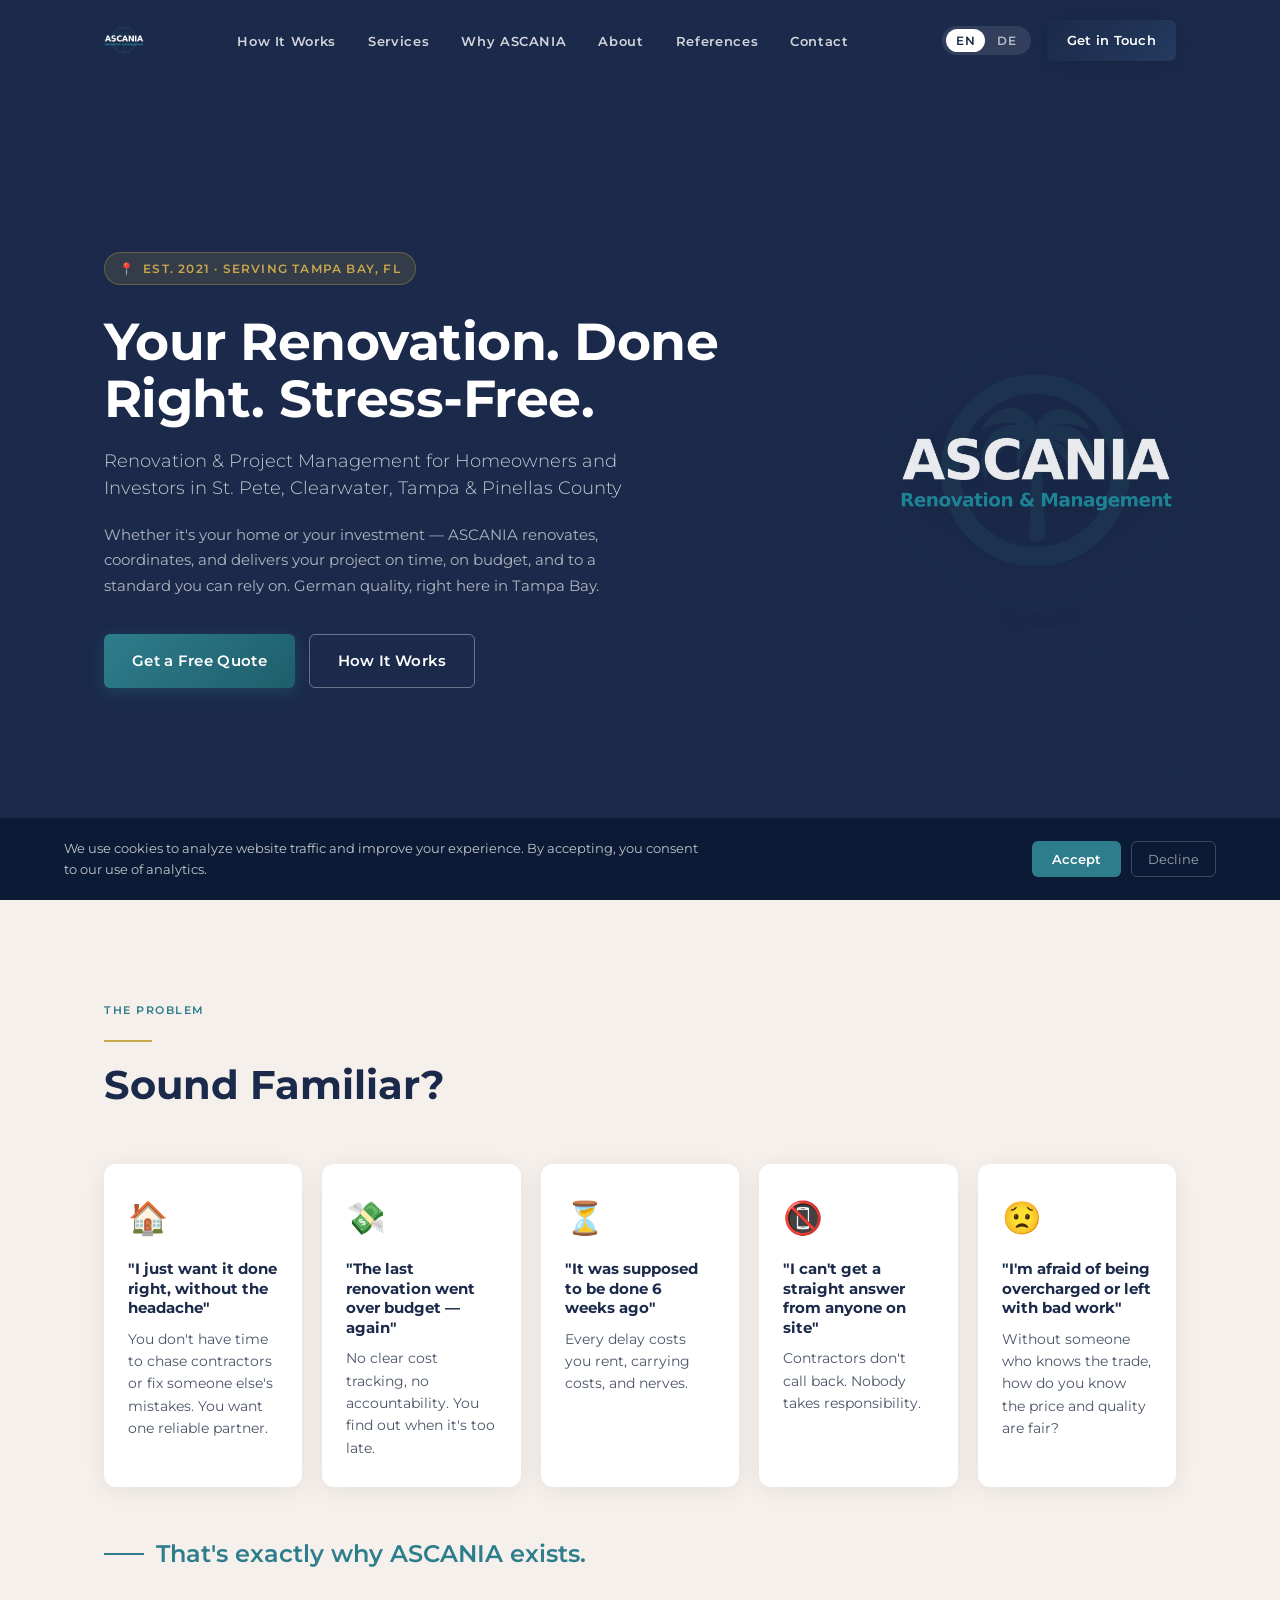
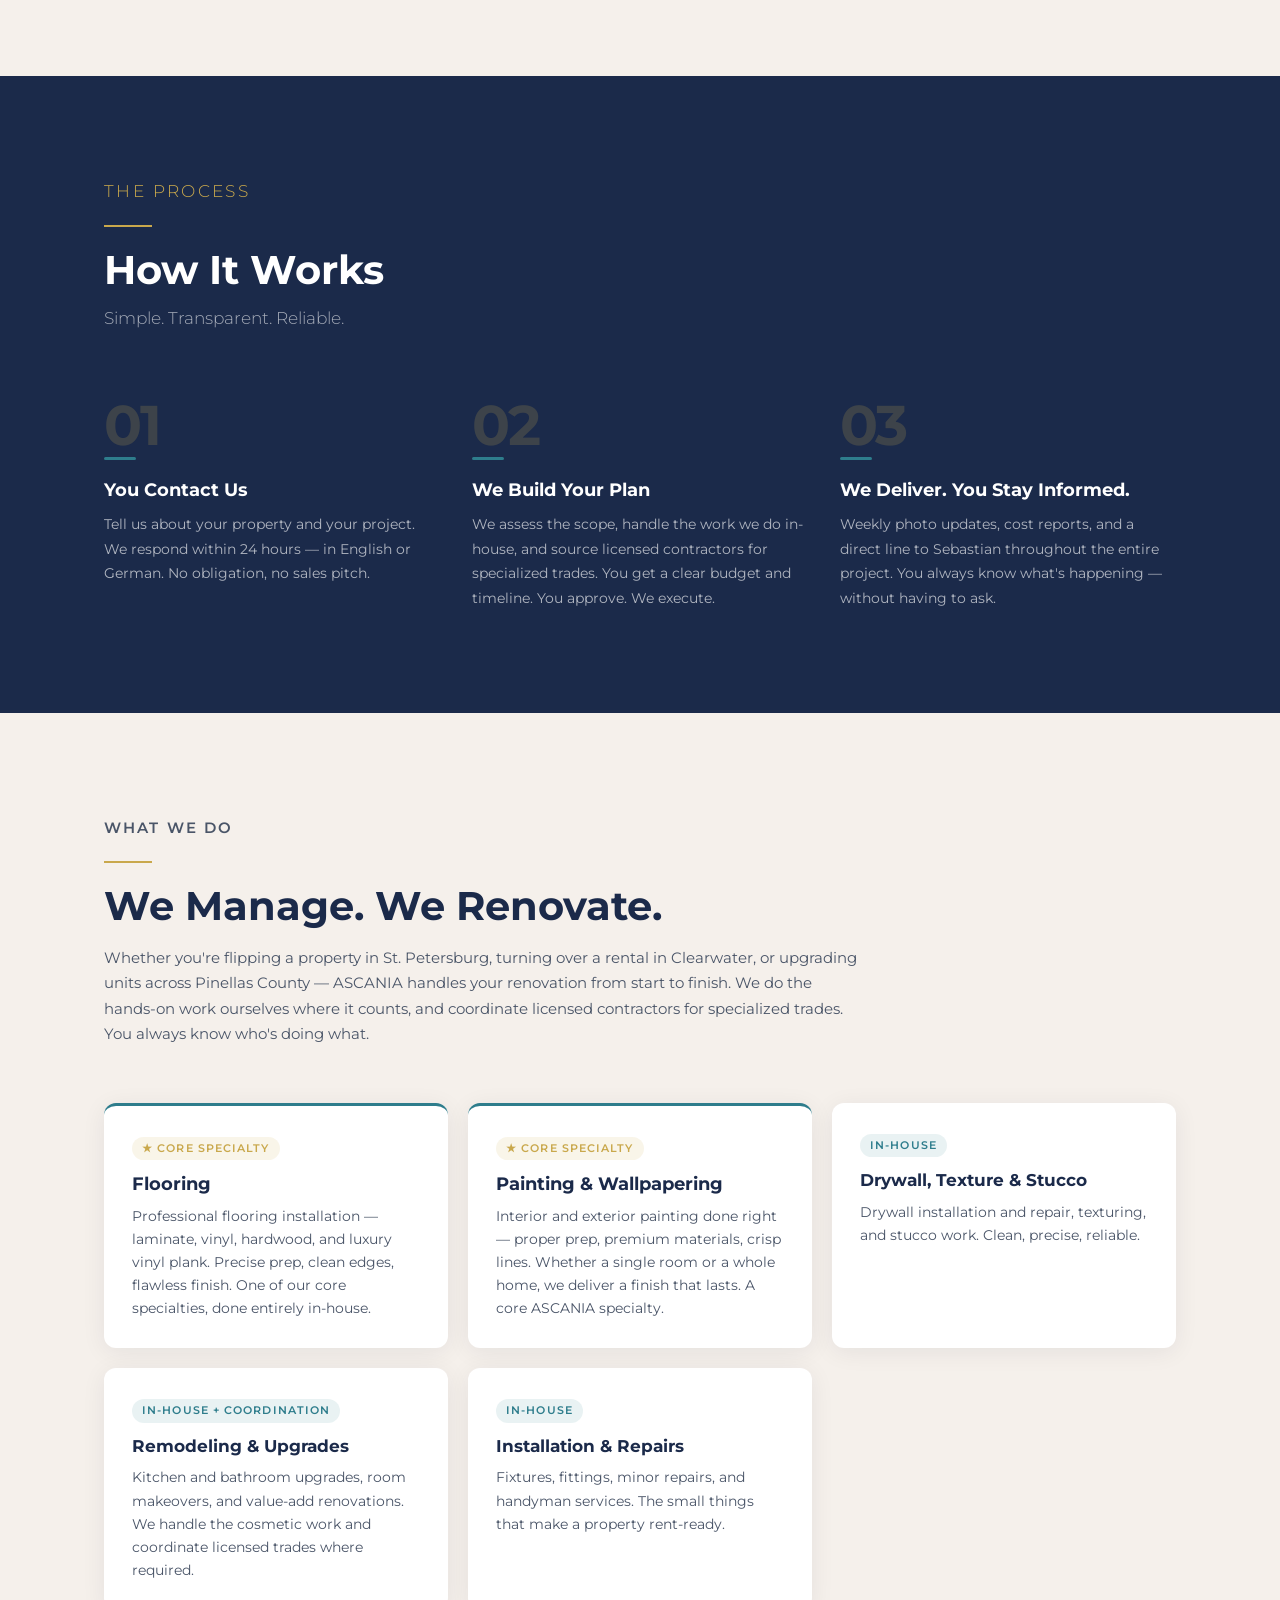
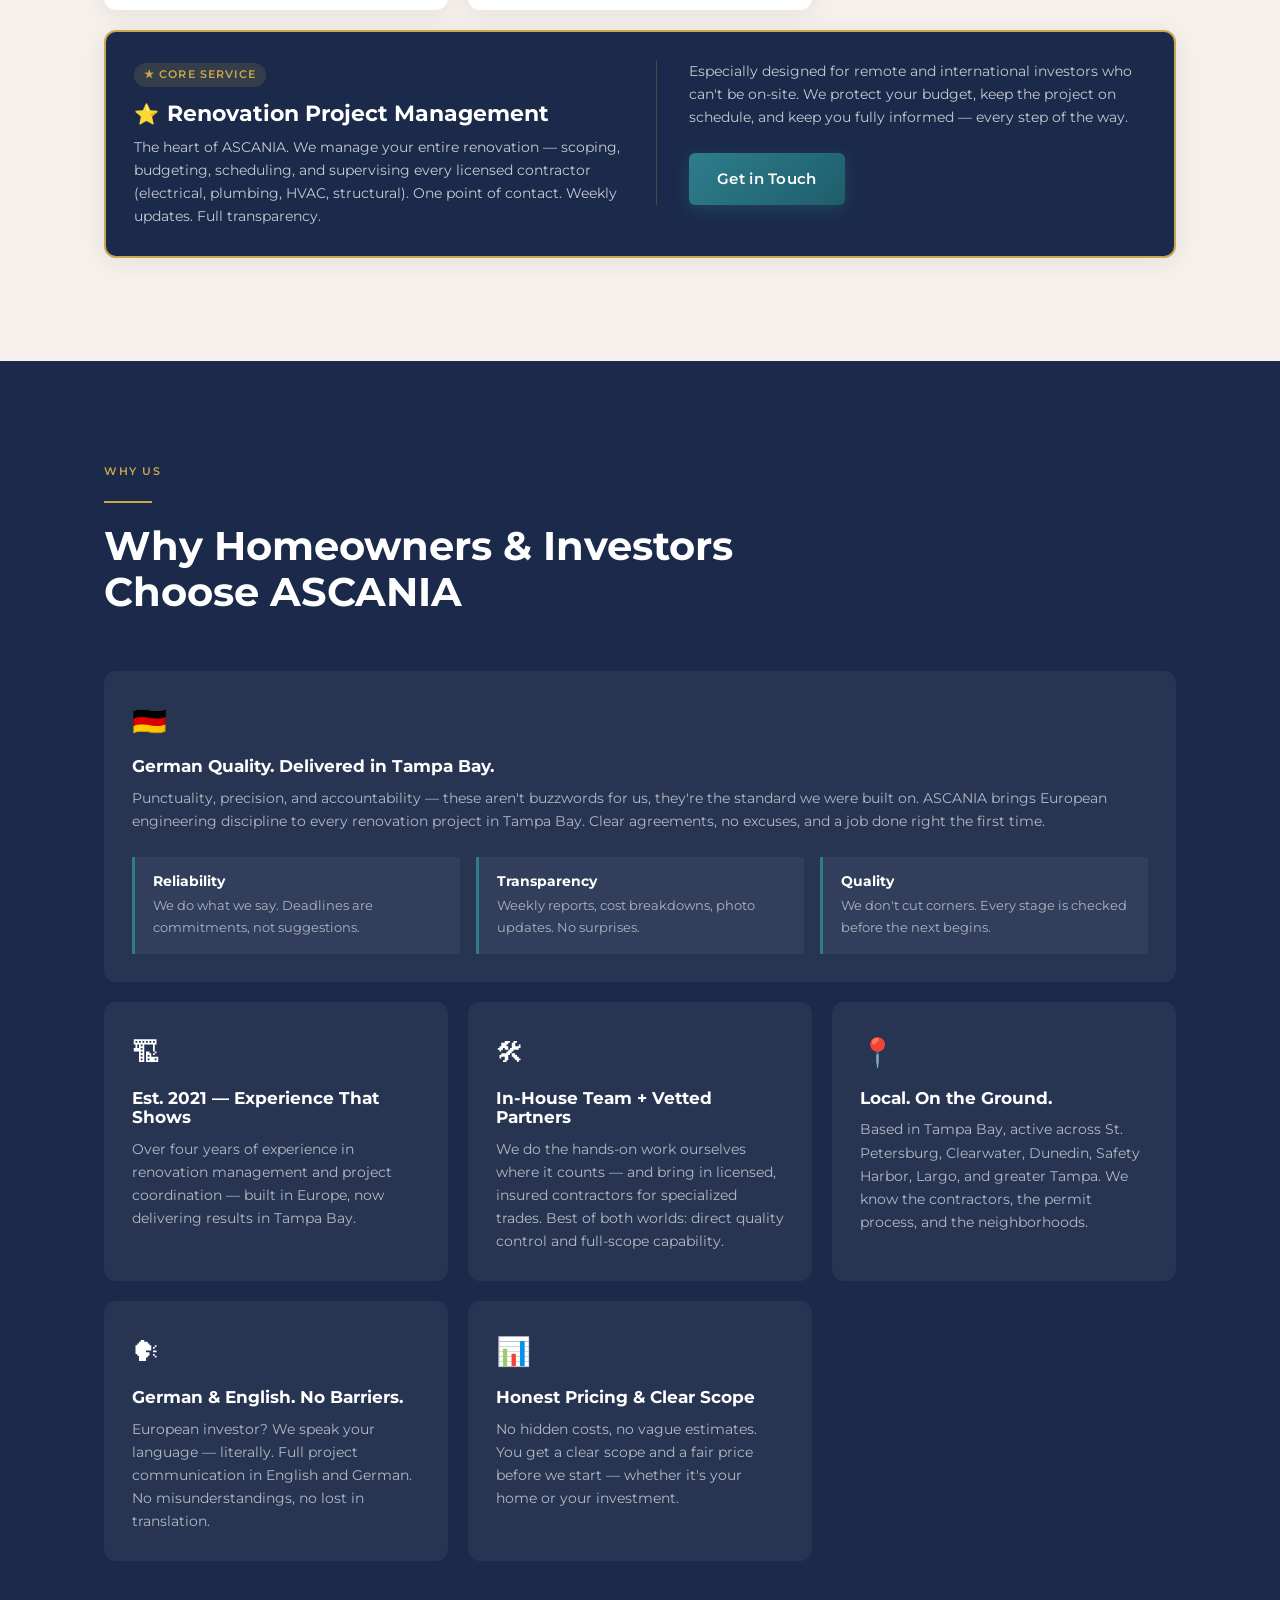
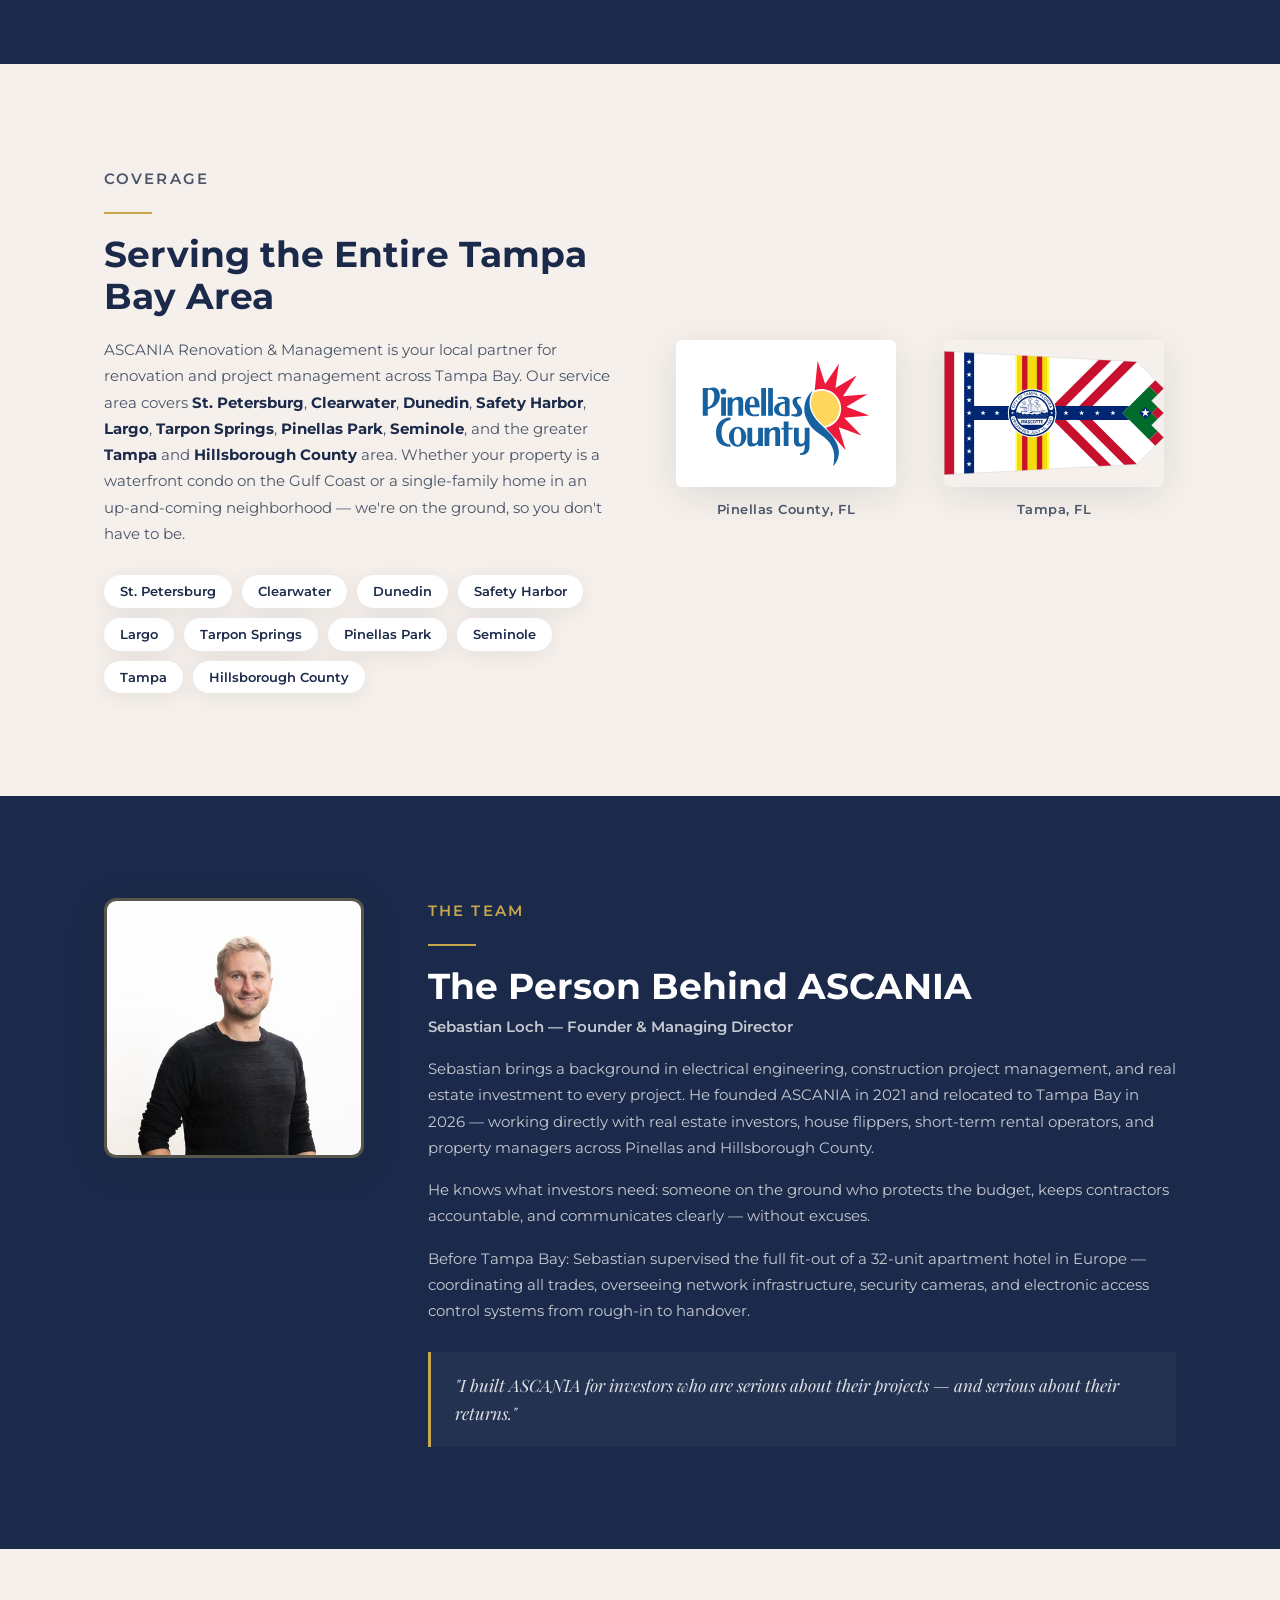
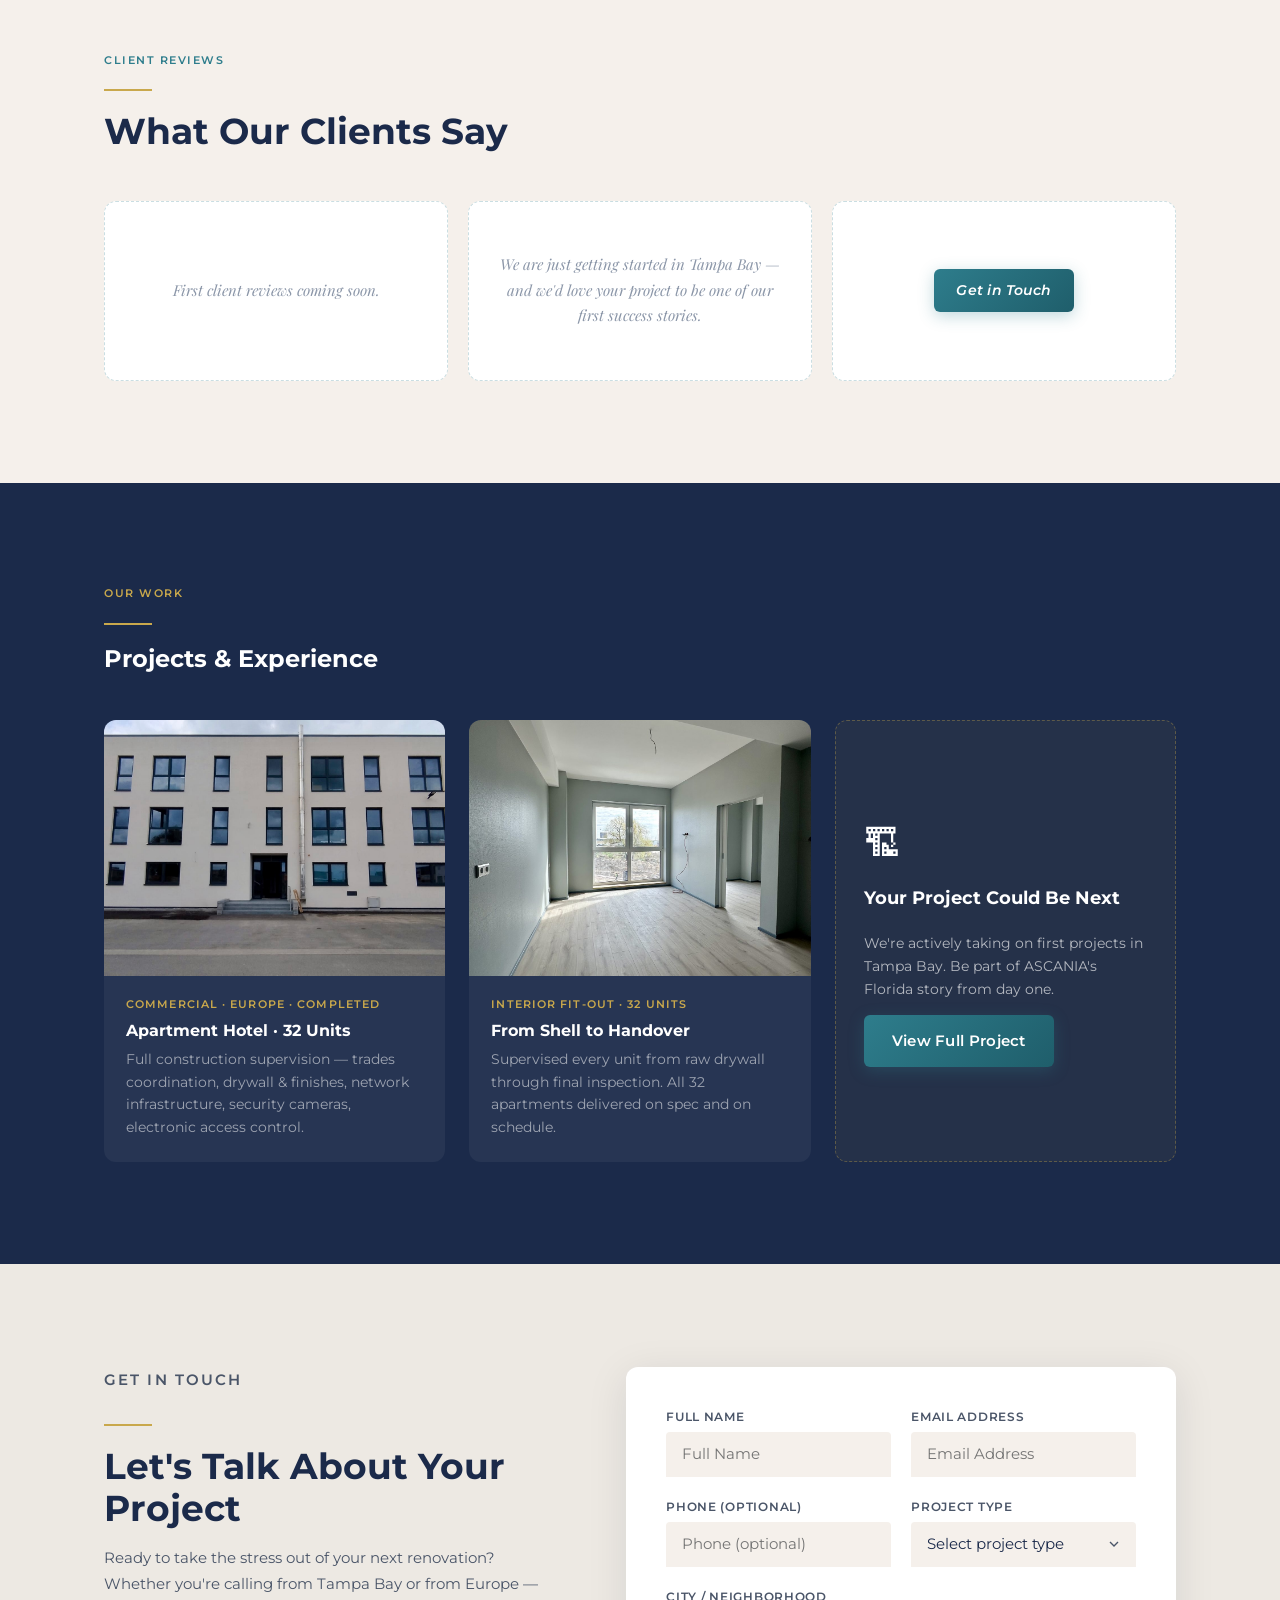
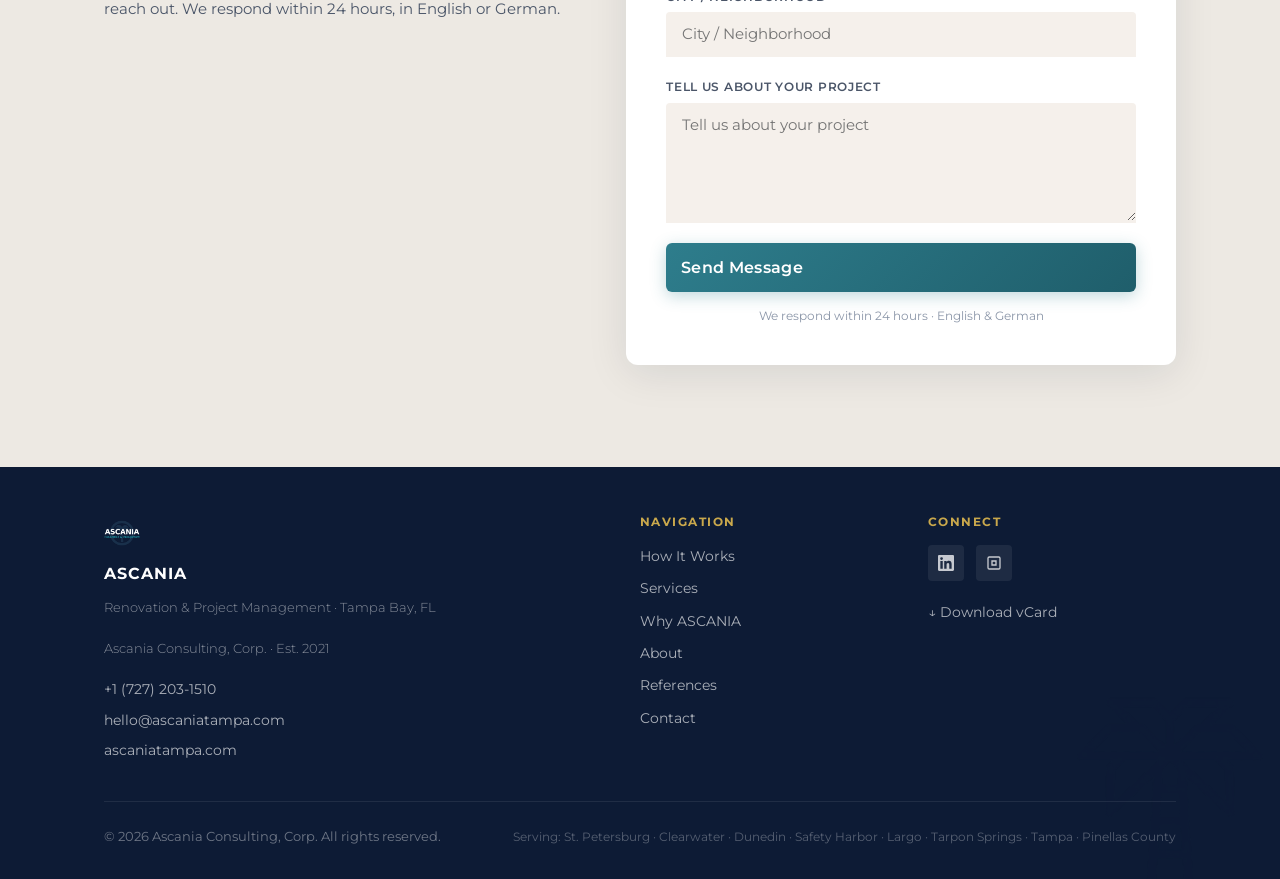
==== index.html @ c1372f55 "Strategic rebrand: dual audience homeowners & investors, Flooring/Painting prominent, new hero + pai" ====
<!DOCTYPE html>
<html lang="en">
<head>
  <meta charset="UTF-8" />
  <meta name="viewport" content="width=device-width, initial-scale=1.0" />

  <!-- SEO Meta -->
  <title>Renovation &amp; Flooring Tampa Bay | Homeowners &amp; Investors | St. Pete, Clearwater | ASCANIA</title>
  <meta name="description" content="Professional renovation, flooring &amp; painting for homeowners and investors in St. Petersburg, Clearwater, Dunedin &amp; Tampa Bay. German quality. In-house team + licensed partners. Est. 2021." />
  <meta name="keywords" content="renovation management Tampa Bay, project management St. Petersburg FL, renovation contractor Clearwater, real estate renovation Florida, property management Tampa, DACH investors Florida" />
  <link rel="canonical" href="https://www.ascaniatampa.com/" />

  <!-- Open Graph -->
  <meta property="og:type"        content="website" />
  <meta property="og:url"         content="https://www.ascaniatampa.com/" />
  <meta property="og:title"       content="ASCANIA Renovation &amp; Management · Tampa Bay, FL" />
  <meta property="og:description" content="Renovation, flooring &amp; painting for homeowners and investors in Tampa Bay. German quality. In-house team + licensed partners. English &amp; German." />
  <meta property="og:image"       content="https://www.ascaniatampa.com/assets/images/ascania_logo_on_dark.png" />
  <meta name="twitter:card"       content="summary_large_image" />

  <!-- Favicon -->
  <link rel="icon" type="image/x-icon"    href="favicon.ico" />
  <link rel="icon" type="image/png" sizes="32x32" href="assets/images/favicon-32x32.png" />
  <link rel="icon" type="image/png" sizes="16x16" href="assets/images/favicon-16x16.png" />
  <link rel="apple-touch-icon" sizes="180x180"    href="assets/images/apple-touch-icon.png" />
  <link rel="manifest"                            href="site.webmanifest" />

  <!-- Fonts -->
  <link rel="preconnect" href="https://fonts.googleapis.com" />
  <link rel="preconnect" href="https://fonts.gstatic.com" crossorigin />
  <link href="https://fonts.googleapis.com/css2?family=Montserrat:wght@300;400;600;700&family=Playfair+Display:ital@1&display=swap" rel="stylesheet" />

  <!-- Styles -->
  <link rel="stylesheet" href="assets/css/style.css" />

  <!-- Schema.org LocalBusiness -->
  <script type="application/ld+json">
  {
    "@context": "https://schema.org",
    "@type": "LocalBusiness",
    "name": "ASCANIA Renovation & Management",
    "description": "Renovation, flooring and painting for homeowners and investors in Tampa Bay, FL",
    "url": "https://www.ascaniatampa.com",
    "telephone": "+17272031510",
    "email": "hello@ascaniatampa.com",
    "logo": "https://www.ascaniatampa.com/assets/images/ascania_logo_on_dark.png",
    "address": {
      "@type": "PostalAddress",
      "addressLocality": "St. Petersburg",
      "addressRegion": "FL",
      "addressCountry": "US"
    },
    "areaServed": [
      "St. Petersburg","Clearwater","Dunedin","Safety Harbor","Largo",
      "Tarpon Springs","Pinellas Park","Seminole","Tampa","Hillsborough County"
    ],
    "foundingDate": "2021",
    "availableLanguage": ["English","German"],
    "sameAs": []
  }
  </script>
</head>

<body>

<!-- ============================================================
     NAVIGATION
     ============================================================ -->
<nav id="navbar" role="navigation" aria-label="Main navigation">
  <div class="nav-inner">
    <!-- Logo -->
    <a href="#hero" aria-label="ASCANIA — Home">
      <img src="assets/images/ascania_logo_on_dark.png"
           alt="ASCANIA Renovation &amp; Management Logo"
           class="nav-logo"
           onerror="this.style.display='none';this.nextElementSibling.style.display='block';" />
      <span class="nav-logo-text" style="display:none;">ASCANIA</span>
    </a>

    <!-- Desktop Links -->
    <ul class="nav-links" role="list">
      <li><a href="#pain-points" data-i18n="nav-process">How It Works</a></li>
      <li><a href="#services"    data-i18n="nav-services">Services</a></li>
      <li><a href="#why-ascania" data-i18n="nav-why">Why ASCANIA</a></li>
      <li><a href="#about"       data-i18n="nav-about">About</a></li>
      <li><a href="references/index.html"  data-i18n="nav-references">References</a></li>
      <li><a href="#contact"     data-i18n="nav-contact">Contact</a></li>
    </ul>

    <div class="nav-right">
      <!-- Language Switcher -->
      <div class="lang-switcher" role="group" aria-label="Language">
        <button class="lang-btn active" data-lang="en" aria-label="English">EN</button>
        <button class="lang-btn"        data-lang="de" aria-label="Deutsch">DE</button>
      </div>
      <!-- CTA -->
      <a href="#contact" class="btn btn-primary" style="padding:10px 20px;font-size:.8125rem;" data-i18n="nav-cta">Get in Touch</a>
      <!-- Hamburger -->
      <button class="hamburger" id="hamburger" aria-label="Open menu" aria-expanded="false" aria-controls="mobile-menu">
        <span></span><span></span><span></span>
      </button>
    </div>
  </div>
</nav>

<!-- Mobile Menu -->
<nav class="mobile-menu" id="mobile-menu" aria-label="Mobile navigation">
  <a href="#pain-points" data-i18n="nav-process">How It Works</a>
  <a href="#services"    data-i18n="nav-services">Services</a>
  <a href="#why-ascania" data-i18n="nav-why">Why ASCANIA</a>
  <a href="#about"       data-i18n="nav-about">About</a>
  <a href="references/index.html"  data-i18n="nav-references">References</a>
  <a href="#contact"     data-i18n="nav-contact">Contact</a>
  <div class="mobile-lang">
    <button class="lang-btn active" data-lang="en">EN</button>
    <button class="lang-btn"        data-lang="de">DE</button>
  </div>
  <a href="#contact" class="btn btn-teal" data-i18n="nav-cta">Get in Touch</a>
</nav>


<!-- ============================================================
     SECTION 1 — HERO
     ============================================================ -->
<section id="hero" aria-labelledby="hero-heading">
  <!-- Palm watermark -->
  <img src="assets/images/ascania_palm_transparent.png"
       alt=""
       class="hero-watermark"
       aria-hidden="true"
       onerror="this.style.display='none';" />

  <div class="container">
    <div class="hero-inner">
      <!-- Content -->
      <div class="hero-content">
        <div class="hero-badge fade-up">
          <span>📍</span>
          <span data-i18n="hero-badge">Est. 2021 · Serving Tampa Bay, FL</span>
        </div>

        <h1 id="hero-heading" class="hero-h1 fade-up" data-i18n="hero-h1">
          Your Renovation. Done Right. Stress-Free.
        </h1>

        <p class="hero-h2 fade-up" data-i18n="hero-h2">
          Renovation &amp; Project Management for Homeowners and Investors in St. Pete, Clearwater, Tampa &amp; Pinellas County
        </p>

        <p class="hero-body fade-up" data-i18n="hero-body">
          Whether it's your home or your investment — ASCANIA renovates, coordinates, and delivers your project on time, on budget, and to a standard you can rely on. German quality, right here in Tampa Bay.
        </p>

        <div class="hero-ctas fade-up">
          <a href="#contact" class="btn btn-teal" data-i18n="hero-cta1">Get a Free Quote</a>
          <a href="#process" class="btn btn-secondary" data-i18n="hero-cta2">How It Works</a>
        </div>
      </div>

      <!-- Logo -->
      <div class="hero-logo-wrap fade-up" aria-hidden="true">
        <img src="assets/images/ascania_logo_on_dark.png"
             alt=""
             class="hero-logo-img"
             onerror="this.style.display='none';" />
      </div>
    </div>
  </div>
</section>


<!-- ============================================================
     SECTION 2 — PAIN POINTS
     ============================================================ -->
<section id="pain-points" class="section section--offwhite" aria-labelledby="pain-heading">
  <div class="container">
    <div class="pain-intro">
      <p class="eyebrow" data-i18n="pain-eyebrow">The Problem</p>
      <span class="gold-line"></span>
      <h2 id="pain-heading" class="fade-up" data-i18n="pain-h2">Sound Familiar?</h2>
    </div>

    <div class="pain-grid">
      <div class="pain-card fade-up">
        <span class="icon">🏠</span>
        <strong data-i18n="pain-1-title">"I just want it done right, without the headache"</strong>
        <p data-i18n="pain-1-body">You don't have time to chase contractors or fix someone else's mistakes. You want one reliable partner.</p>
      </div>
      <div class="pain-card fade-up">
        <span class="icon">💸</span>
        <strong data-i18n="pain-2-title">"The last renovation went over budget — again"</strong>
        <p data-i18n="pain-2-body">No clear cost tracking, no accountability. You find out when it's too late.</p>
      </div>
      <div class="pain-card fade-up">
        <span class="icon">⏳</span>
        <strong data-i18n="pain-3-title">"It was supposed to be done 6 weeks ago"</strong>
        <p data-i18n="pain-3-body">Every delay costs you rent, carrying costs, and nerves.</p>
      </div>
      <div class="pain-card fade-up">
        <span class="icon">📵</span>
        <strong data-i18n="pain-4-title">"I can't get a straight answer from anyone on site"</strong>
        <p data-i18n="pain-4-body">Contractors don't call back. Nobody takes responsibility.</p>
      </div>
      <div class="pain-card fade-up">
        <span class="icon">😟</span>
        <strong data-i18n="pain-5-title">"I'm afraid of being overcharged or left with bad work"</strong>
        <p data-i18n="pain-5-body">Without someone who knows the trade, how do you know the price and quality are fair?</p>
      </div>
    </div>

    <p class="pain-transition fade-up">
      <span data-i18n="pain-transition">That's exactly why ASCANIA exists.</span>
    </p>
  </div>
</section>


<!-- ============================================================
     SECTION 3 — PROCESS
     ============================================================ -->
<section id="process" class="section section--navy" aria-labelledby="process-heading">
  <div class="container">
    <div class="process-header">
      <p class="eyebrow" data-i18n="process-eyebrow">The Process</p>
      <span class="gold-line"></span>
      <h2 id="process-heading" class="fade-up" data-i18n="process-h2">How It Works</h2>
      <p class="fade-up" data-i18n="process-sub" style="color:rgba(255,255,255,.6);font-size:1.0625rem;font-weight:300;margin-top:8px;">Simple. Transparent. Reliable.</p>
    </div>

    <div class="process-steps">
      <div class="process-step fade-up">
        <div class="step-number">01</div>
        <div class="step-teal-line"></div>
        <h3 data-i18n="step1-h3">You Contact Us</h3>
        <p data-i18n="step1-body">Tell us about your property and your project. We respond within 24 hours — in English or German. No obligation, no sales pitch.</p>
      </div>
      <div class="process-step fade-up">
        <div class="step-number">02</div>
        <div class="step-teal-line"></div>
        <h3 data-i18n="step2-h3">We Build Your Plan</h3>
        <p data-i18n="step2-body">We assess the scope, handle the work we do in-house, and source licensed contractors for specialized trades. You get a clear budget and timeline. You approve. We execute.</p>
      </div>
      <div class="process-step fade-up">
        <div class="step-number">03</div>
        <div class="step-teal-line"></div>
        <h3 data-i18n="step3-h3">We Deliver. You Stay Informed.</h3>
        <p data-i18n="step3-body">Weekly photo updates, cost reports, and a direct line to Sebastian throughout the entire project. You always know what's happening — without having to ask.</p>
      </div>
    </div>
  </div>
</section>


<!-- ============================================================
     SECTION 4 — SERVICES
     ============================================================ -->
<section id="services" class="section section--offwhite" aria-labelledby="services-heading">
  <div class="container">
    <div class="services-header">
      <p class="eyebrow" data-i18n="services-eyebrow">What We Do</p>
      <span class="gold-line"></span>
      <h2 id="services-heading" class="fade-up" data-i18n="services-h2">We Manage. We Renovate.</h2>
      <p class="fade-up" data-i18n="services-intro">Whether you're flipping a property in St. Petersburg, turning over a rental in Clearwater, or upgrading units across Pinellas County — ASCANIA handles your renovation from start to finish.</p>
    </div>

    <div class="services-grid">
      <!-- Core Specialty Cards — Flooring & Painting first, prominent -->
      <div class="service-card service-card--core fade-up">
        <span class="service-card-tag" data-i18n="tag-core">★ Core Specialty</span>
        <h3 data-i18n="s3-h3">Flooring</h3>
        <p data-i18n="s3-body">Professional flooring installation — laminate, vinyl, hardwood, and luxury vinyl plank. Precise prep, clean edges, flawless finish. One of our core specialties, done entirely in-house.</p>
      </div>
      <div class="service-card service-card--core fade-up">
        <span class="service-card-tag" data-i18n="tag-core">★ Core Specialty</span>
        <h3 data-i18n="s1-h3">Painting &amp; Wallpapering</h3>
        <p data-i18n="s1-body">Interior and exterior painting done right — proper prep, premium materials, crisp lines. Whether a single room or a whole home, we deliver a finish that lasts. A core ASCANIA specialty.</p>
      </div>

      <!-- Supporting Services -->
      <div class="service-card fade-up">
        <span class="service-card-tag" data-i18n="tag-inhouse">In-house</span>
        <h3 data-i18n="s2-h3">Drywall, Texture &amp; Stucco</h3>
        <p data-i18n="s2-body">Drywall installation and repair, texturing, and stucco work. Clean, precise, reliable.</p>
      </div>
      <div class="service-card fade-up">
        <span class="service-card-tag" data-i18n="tag-coordinated">In-house + Coordination</span>
        <h3 data-i18n="s4-h3">Remodeling &amp; Upgrades</h3>
        <p data-i18n="s4-body">Kitchen and bathroom upgrades, room makeovers, and value-add renovations. We handle the cosmetic work and coordinate licensed trades where required.</p>
      </div>
      <div class="service-card fade-up">
        <span class="service-card-tag" data-i18n="tag-inhouse">In-house</span>
        <h3 data-i18n="s5-h3">Installation &amp; Repairs</h3>
        <p data-i18n="s5-body">Fixtures, fittings, minor repairs, and handyman services. The small things that make a property rent-ready.</p>
      </div>

      <!-- Featured PM Card -->
      <div class="service-card service-card--featured fade-up">
        <div class="featured-left">
          <span class="service-card-tag" data-i18n="tag-flagship">★ Core Service</span>
          <h3><span class="service-star">⭐</span><span data-i18n="s6-h3">Renovation Project Management</span></h3>
          <p data-i18n="s6-body-l">The heart of ASCANIA. We manage your entire renovation — scoping, budgeting, scheduling, and supervising every licensed contractor (electrical, plumbing, HVAC, structural). One point of contact. Weekly updates. Full transparency.</p>
        </div>
        <div class="featured-right">
          <p data-i18n="s6-body-r">Especially designed for remote and international investors who can't be on-site. We protect your budget, keep the project on schedule, and keep you fully informed — every step of the way.</p>
          <a href="#contact" class="btn btn-teal" style="margin-top:24px;" data-i18n="nav-cta">Get in Touch</a>
        </div>
      </div>
    </div>
  </div>
</section>


<!-- ============================================================
     SECTION 5 — WHY ASCANIA
     ============================================================ -->
<section id="why-ascania" class="section section--navy" aria-labelledby="why-heading">
  <div class="container">
    <div class="why-header">
      <p class="eyebrow" data-i18n="why-eyebrow">Why Us</p>
      <span class="gold-line"></span>
      <h2 id="why-heading" class="fade-up" data-i18n="why-h2">Why Homeowners &amp; Investors Choose ASCANIA</h2>
    </div>

    <div class="usp-grid">
      <!-- USP 1 — Wide with sub-cards -->
      <div class="usp-card usp-card--wide fade-up">
        <span class="usp-icon">🇩🇪</span>
        <h3 data-i18n="usp1-h3">German Quality. Delivered in Tampa Bay.</h3>
        <p data-i18n="usp1-body">Punctuality, precision, and accountability — these aren't buzzwords for us, they're the standard we were built on. ASCANIA brings European engineering discipline to every renovation project in Tampa Bay. Clear agreements, no excuses, and a job done right the first time.</p>
        <div class="usp-subcards">
          <div class="usp-subcard">
            <h4 data-i18n="sub1-h4">Reliability</h4>
            <p data-i18n="sub1-body">We do what we say. Deadlines are commitments, not suggestions.</p>
          </div>
          <div class="usp-subcard">
            <h4 data-i18n="sub2-h4">Transparency</h4>
            <p data-i18n="sub2-body">Weekly reports, cost breakdowns, photo updates. No surprises.</p>
          </div>
          <div class="usp-subcard">
            <h4 data-i18n="sub3-h4">Quality</h4>
            <p data-i18n="sub3-body">We don't cut corners. Every stage is checked before the next begins.</p>
          </div>
        </div>
      </div>

      <div class="usp-card fade-up">
        <span class="usp-icon">🏗</span>
        <h3 data-i18n="usp2-h3">Est. 2021 — Experience That Shows</h3>
        <p data-i18n="usp2-body">Over four years of experience in renovation management and project coordination — built in Europe, now delivering results in Tampa Bay.</p>
      </div>
      <div class="usp-card fade-up">
        <span class="usp-icon">🛠</span>
        <h3 data-i18n="usp3-h3">In-House Team + Vetted Partners</h3>
        <p data-i18n="usp3-body">We do the hands-on work ourselves where it counts — and bring in licensed, insured contractors for specialized trades. Best of both worlds: direct quality control and full-scope capability.</p>
      </div>
      <div class="usp-card fade-up">
        <span class="usp-icon">📍</span>
        <h3 data-i18n="usp4-h3">Local. On the Ground.</h3>
        <p data-i18n="usp4-body">Based in Tampa Bay, active across St. Petersburg, Clearwater, Dunedin, Safety Harbor, Largo, and greater Tampa. We know the contractors, the permit process, and the neighborhoods.</p>
      </div>
      <div class="usp-card fade-up">
        <span class="usp-icon">🗣</span>
        <h3 data-i18n="usp5-h3">German &amp; English. No Barriers.</h3>
        <p data-i18n="usp5-body">European investor? We speak your language — literally. Full project communication in English and German. No misunderstandings, no lost in translation.</p>
      </div>
      <div class="usp-card fade-up">
        <span class="usp-icon">📊</span>
        <h3 data-i18n="usp6-h3">Honest Pricing &amp; Clear Scope</h3>
        <p data-i18n="usp6-body">No hidden costs, no vague estimates. You get a clear scope and a fair price before we start — whether it's your home or your investment.</p>
      </div>
    </div>
  </div>
</section>


<!-- ============================================================
     SECTION 6 — SERVICE AREA
     ============================================================ -->
<section id="service-area" class="section section--offwhite" aria-labelledby="area-heading">
  <div class="container">
    <div class="service-area-inner">
      <div class="service-area-text">
        <p class="eyebrow" data-i18n="area-eyebrow">Coverage</p>
        <span class="gold-line"></span>
        <h2 id="area-heading" class="fade-up" data-i18n="area-h2">Serving the Entire Tampa Bay Area</h2>
        <p class="fade-up" data-i18n="area-body" data-i18n-html>
          ASCANIA Renovation &amp; Management is your local partner for renovation and project management across Tampa Bay. Our service area covers <strong>St. Petersburg</strong>, <strong>Clearwater</strong>, <strong>Dunedin</strong>, <strong>Safety Harbor</strong>, <strong>Largo</strong>, <strong>Tarpon Springs</strong>, <strong>Pinellas Park</strong>, <strong>Seminole</strong>, and the greater <strong>Tampa</strong> and <strong>Hillsborough County</strong> area. Whether your property is a waterfront condo on the Gulf Coast or a single-family home in an up-and-coming neighborhood — we're on the ground, so you don't have to be.
        </p>
        <div class="city-tags fade-up">
          <span class="city-tag">St. Petersburg</span>
          <span class="city-tag">Clearwater</span>
          <span class="city-tag">Dunedin</span>
          <span class="city-tag">Safety Harbor</span>
          <span class="city-tag">Largo</span>
          <span class="city-tag">Tarpon Springs</span>
          <span class="city-tag">Pinellas Park</span>
          <span class="city-tag">Seminole</span>
          <span class="city-tag">Tampa</span>
          <span class="city-tag">Hillsborough County</span>
        </div>
      </div>

      <div class="flags-wrap fade-up">
        <div class="flag-card">
          <img src="assets/images/flag_pinellas.svg"
               alt="Flag of Pinellas County, Florida"
               class="flag-img" />
          <span class="flag-label">Pinellas County, FL</span>
        </div>
        <div class="flag-card">
          <img src="assets/images/flag_tampa.svg"
               alt="Flag of Tampa, Florida"
               class="flag-img" />
          <span class="flag-label">Tampa, FL</span>
        </div>
      </div>
    </div>
  </div>
</section>


<!-- ============================================================
     SECTION 7 — ABOUT
     ============================================================ -->
<section id="about" class="section section--navy" aria-labelledby="about-heading">
  <div class="container">
    <div class="about-inner">
      <!-- Photo -->
      <div class="about-photo-wrap fade-up">
        <img src="assets/images/ascania_profile_crop.jpg"
             alt="Sebastian Loch — Founder &amp; Managing Director"
             class="about-photo"
             onerror="this.style.display='none';this.nextElementSibling.style.display='flex';" />
        <div class="about-photo-fallback" style="display:none;">
          <span>Sebastian Loch<br>Photo coming soon</span>
        </div>
      </div>

      <!-- Text -->
      <div class="about-text">
        <p class="eyebrow" data-i18n="about-eyebrow">The Team</p>
        <span class="gold-line"></span>
        <h2 id="about-heading" class="fade-up" data-i18n="about-h2">The Person Behind ASCANIA</h2>
        <p class="about-name fade-up" data-i18n="about-name">Sebastian Loch — Founder &amp; Managing Director</p>
        <p class="fade-up" data-i18n="about-p1">Sebastian brings a background in electrical engineering, construction project management, and real estate investment to every project. He founded ASCANIA in 2021 and relocated to Tampa Bay in 2026 — working directly with real estate investors, house flippers, short-term rental operators, and property managers across Pinellas and Hillsborough County.</p>
        <p class="fade-up" data-i18n="about-p2">He knows what investors need: someone on the ground who protects the budget, keeps contractors accountable, and communicates clearly — without excuses.</p>
        <p class="fade-up" data-i18n="about-p3">Before Tampa Bay: Sebastian supervised the full fit-out of a 32-unit apartment hotel in Europe — coordinating all trades, overseeing network infrastructure, security cameras, and electronic access control systems from rough-in to handover.</p>
        <div class="about-quote fade-up">
          <p class="serif-italic" data-i18n="about-quote">"I built ASCANIA for investors who are serious about their projects — and serious about their returns."</p>
        </div>
      </div>
    </div>
  </div>
</section>


<!-- ============================================================
     SECTION 8 — TESTIMONIALS
     ============================================================ -->
<section id="testimonials" class="section section--offwhite" aria-labelledby="test-heading">
  <div class="container">
    <div class="testimonials-header">
      <p class="eyebrow" data-i18n="test-eyebrow">Client Reviews</p>
      <span class="gold-line"></span>
      <h2 id="test-heading" class="fade-up" data-i18n="test-h2">What Our Clients Say</h2>
    </div>
    <div class="testimonials-grid">
      <div class="testimonial-card fade-up">
        <p class="testimonial-placeholder" data-i18n="test-ph1">First client reviews coming soon.</p>
      </div>
      <div class="testimonial-card fade-up" style="align-items:center;">
        <p class="testimonial-placeholder" data-i18n="test-ph2">We are just getting started in Tampa Bay — and we'd love your project to be one of our first success stories.</p>
      </div>
      <div class="testimonial-card fade-up">
        <p class="testimonial-placeholder" style="display:flex;flex-direction:column;align-items:center;gap:12px;">
          <a href="#contact" class="btn btn-teal" style="font-size:.875rem;padding:10px 22px;" data-i18n="nav-cta">Get in Touch</a>
        </p>
      </div>
    </div>
  </div>
</section>


<!-- ============================================================
     SECTION 9 — REFERENCES PREVIEW
     ============================================================ -->
<section id="references" class="section section--navy" aria-labelledby="ref-preview-heading">
  <div class="container">
    <div class="ref-preview-header">
      <div>
        <p class="eyebrow" data-i18n="ref-prev-eyebrow">Our Work</p>
        <span class="gold-line"></span>
        <h2 id="ref-preview-heading" class="fade-up" data-i18n="ref-prev-h2">Projects &amp; Experience</h2>
      </div>
    </div>

    <div class="ref-preview-grid">
      <!-- Project card — Apartment Hotel -->
      <article class="ref-card fade-up">
        <div class="ref-card-img-wrap">
          <img src="assets/images/references/aparthotel_2.jpg"
               alt="32-unit apartment hotel — front facade"
               class="ref-card-img"
               loading="lazy" />
        </div>
        <div class="ref-card-body">
          <span class="ref-card-type" data-i18n="ref-p1-type">Commercial · Europe · Completed</span>
          <h3 data-i18n="ref-p1-title">Apartment Hotel · 32 Units</h3>
          <p data-i18n="ref-p1-body">Full construction supervision — trades coordination, drywall &amp; finishes, network infrastructure, security cameras, electronic access control.</p>
        </div>
      </article>

      <!-- Interior photo card -->
      <article class="ref-card fade-up">
        <div class="ref-card-img-wrap">
          <img src="assets/images/references/aparthotel_4.jpg"
               alt="Finished unit interior — flooring and paint complete"
               class="ref-card-img"
               loading="lazy" />
        </div>
        <div class="ref-card-body">
          <span class="ref-card-type" data-i18n="ref-p2-type">Interior Fit-Out · 32 Units</span>
          <h3 data-i18n="ref-p2-title">From Shell to Handover</h3>
          <p data-i18n="ref-p2-body">Supervised every unit from raw drywall through final inspection. All 32 apartments delivered on spec and on schedule.</p>
        </div>
      </article>

      <!-- CTA card -->
      <article class="ref-card ref-card--cta fade-up">
        <div class="ref-cta-inner">
          <span class="ref-cta-icon">🏗</span>
          <h3 data-i18n="ref-cta-h3">Your Project Could Be Next</h3>
          <p data-i18n="ref-cta-body">We're actively taking on first projects in Tampa Bay. Be part of ASCANIA's Florida story from day one.</p>
          <a href="references/index.html" class="btn btn-teal" data-i18n="ref-view-all">View Full Project</a>
        </div>
      </article>
    </div>
  </div>
</section>


<!-- ============================================================
     SECTION 10 — CONTACT
     ============================================================ -->
<section id="contact" class="section section--surface" aria-labelledby="contact-heading">
  <div class="container">
    <div class="contact-inner">
      <!-- Contact Info -->
      <div class="contact-info">
        <p class="eyebrow" data-i18n="contact-eyebrow">Get in Touch</p>
        <span class="gold-line"></span>
        <h2 id="contact-heading" class="fade-up" data-i18n="contact-h2">Let's Talk About Your Project</h2>
        <p class="fade-up" data-i18n="contact-body">Ready to take the stress out of your next renovation? Whether you're calling from Tampa Bay or from Europe — reach out. We respond within 24 hours, in English or German.</p>

        <div class="contact-details fade-up">
          <div class="contact-item">
            <div class="contact-item-icon">📞</div>
            <div class="contact-item-text">
              <span class="contact-item-label" data-i18n="label-phone">Phone</span>
              <span class="contact-item-value"><a href="tel:+17272031510">+1 (727) 203-1510</a></span>
            </div>
          </div>
          <div class="contact-item">
            <div class="contact-item-icon">✉️</div>
            <div class="contact-item-text">
              <span class="contact-item-label" data-i18n="label-email">Email</span>
              <span class="contact-item-value"><a href="mailto:hello@ascaniatampa.com">hello@ascaniatampa.com</a></span>
            </div>
          </div>
          <div class="contact-item">
            <div class="contact-item-icon">🌐</div>
            <div class="contact-item-text">
              <span class="contact-item-label" data-i18n="label-web">Website</span>
              <span class="contact-item-value"><a href="https://www.ascaniatampa.com">ascaniatampa.com</a></span>
            </div>
          </div>
        </div>

        <!-- QR Code -->
        <div class="qr-wrap fade-up">
          <img src="assets/images/ascania_vcard_qr_palm.png"
               alt="QR Code — Save ASCANIA Contact"
               class="qr-img"
               onerror="this.style.display='none';" />
          <div class="qr-text">
            <span class="qr-label" data-i18n="qr-label">Save Contact</span>
            <span class="qr-sublabel" data-i18n="qr-sub">Scan to add Sebastian to your contacts</span>
          </div>
        </div>
      </div>

      <!-- Contact Form -->
      <div class="fade-up">
        <form id="contact-form"
              class="contact-form"
              action="/contact"
              method="POST"
              novalidate>
          <div class="form-grid two-col">
            <div class="form-group">
              <label class="form-label" for="f-name" data-i18n="f-name">Full Name</label>
              <input id="f-name" name="name" type="text" class="form-input"
                     data-i18n-placeholder="f-name" placeholder="Full Name" required />
            </div>
            <div class="form-group">
              <label class="form-label" for="f-email" data-i18n="f-email">Email Address</label>
              <input id="f-email" name="email" type="email" class="form-input"
                     data-i18n-placeholder="f-email" placeholder="Email Address" required />
            </div>
          </div>
          <div class="form-grid two-col">
            <div class="form-group">
              <label class="form-label" for="f-phone" data-i18n="f-phone">Phone (optional)</label>
              <input id="f-phone" name="phone" type="tel" class="form-input"
                     data-i18n-placeholder="f-phone" placeholder="Phone (optional)" />
            </div>
            <div class="form-group">
              <label class="form-label" for="f-type" data-i18n="f-type">Project Type</label>
              <select id="f-type" name="project_type" class="form-select" data-i18n-options="f-type-ph,f-type-homeowner,f-type-flip,f-type-rental,f-type-str,f-type-other">
                <option value=""           data-i18n="f-type-ph">Select project type</option>
                <option value="homeowner"  data-i18n="f-type-homeowner">Homeowner Renovation</option>
                <option value="flip"       data-i18n="f-type-flip">Property Flip</option>
                <option value="rental"     data-i18n="f-type-rental">Rental Turnover</option>
                <option value="str"        data-i18n="f-type-str">STR / Vacation Rental</option>
                <option value="other"      data-i18n="f-type-other">Other</option>
              </select>
            </div>
          </div>
          <div class="form-grid">
            <div class="form-group">
              <label class="form-label" for="f-city" data-i18n="f-city">City / Neighborhood</label>
              <input id="f-city" name="city" type="text" class="form-input"
                     data-i18n-placeholder="f-city" placeholder="City / Neighborhood" />
            </div>
          </div>
          <div class="form-grid" style="margin-bottom:20px;">
            <div class="form-group">
              <label class="form-label" for="f-message" data-i18n="f-message">Tell us about your project</label>
              <textarea id="f-message" name="message" class="form-textarea"
                        data-i18n-placeholder="f-message" placeholder="Tell us about your project" required></textarea>
            </div>
          </div>
          <!-- Honeypot anti-spam -->
          <input type="text" name="_gotcha" style="display:none;" tabindex="-1" autocomplete="off" />
          <input type="hidden" name="_subject" value="New inquiry via ascaniatampa.com" />

          <div class="cf-turnstile" data-sitekey="0x4AAAAAADiO7XM2zXxOLLot" data-theme="light" style="margin-bottom:16px;"></div>

          <button type="submit" class="btn btn-teal form-submit" data-i18n="f-submit">Send Message</button>
          <p class="form-note" data-i18n="f-note">We respond within 24 hours · English &amp; German</p>
        </form>
      </div>
    </div>
  </div>
</section>


<!-- ============================================================
     FOOTER
     ============================================================ -->
<footer id="footer" role="contentinfo">
  <img src="assets/images/ascania_palm_transparent.png"
       alt=""
       class="footer-watermark"
       aria-hidden="true"
       onerror="this.style.display='none';" />

  <div class="container footer-inner">
    <div class="footer-top">
      <!-- Brand -->
      <div class="footer-brand">
        <div class="brand">
          <img src="assets/images/ascania_logo_on_dark.png"
               alt="ASCANIA"
               style="height:36px;width:auto;margin-bottom:10px;"
               onerror="this.style.display='none';" />
          <p class="footer-brand-name">ASCANIA</p>
        </div>
        <p class="footer-tagline" data-i18n="footer-tagline">Renovation &amp; Project Management · Tampa Bay, FL</p>
        <p class="footer-tagline" data-i18n="footer-legal">Ascania Consulting, Corp. · Est. 2021</p>
        <div class="footer-contact-list" style="margin-top:16px;">
          <a href="tel:+17272031510">+1 (727) 203-1510</a>
          <a href="mailto:hello@ascaniatampa.com">hello@ascaniatampa.com</a>
          <a href="https://www.ascaniatampa.com">ascaniatampa.com</a>
        </div>
      </div>

      <!-- Navigation -->
      <div class="footer-col">
        <h4 data-i18n="footer-nav-title">Navigation</h4>
        <nav class="footer-nav" aria-label="Footer navigation">
          <a href="#pain-points" data-i18n="nav-process">How It Works</a>
          <a href="#services"    data-i18n="nav-services">Services</a>
          <a href="#why-ascania" data-i18n="nav-why">Why ASCANIA</a>
          <a href="#about"       data-i18n="nav-about">About</a>
          <a href="references/index.html"  data-i18n="nav-references">References</a>
          <a href="#contact"     data-i18n="nav-contact">Contact</a>
        </nav>
      </div>

      <!-- Connect -->
      <div class="footer-col">
        <h4 data-i18n="footer-connect-title">Connect</h4>
        <div class="footer-social">
          <a href="https://www.linkedin.com/in/" target="_blank" rel="noopener noreferrer"
             class="social-link" aria-label="LinkedIn">
            <svg width="16" height="16" viewBox="0 0 24 24" fill="currentColor" aria-hidden="true">
              <path d="M20.447 20.452h-3.554v-5.569c0-1.328-.027-3.037-1.852-3.037-1.853 0-2.136 1.445-2.136 2.939v5.667H9.351V9h3.414v1.561h.046c.477-.9 1.637-1.85 3.37-1.85 3.601 0 4.267 2.37 4.267 5.455v6.286zM5.337 7.433a2.062 2.062 0 01-2.063-2.065 2.064 2.064 0 112.063 2.065zm1.782 13.019H3.555V9h3.564v11.452zM22.225 0H1.771C.792 0 0 .774 0 1.729v20.542C0 23.227.792 24 1.771 24h20.451C23.2 24 24 23.227 24 22.271V1.729C24 .774 23.2 0 22.222 0h.003z"/>
            </svg>
          </a>
          <a href="https://www.biggerpockets.com/" target="_blank" rel="noopener noreferrer"
             class="social-link" aria-label="BiggerPockets">
            <svg width="16" height="16" viewBox="0 0 24 24" fill="none" stroke="currentColor" stroke-width="2" aria-hidden="true">
              <rect x="3" y="3" width="18" height="18" rx="2"/><path d="M9 9h6v6H9z"/>
            </svg>
          </a>
        </div>
        <div class="footer-contact-list">
          <a href="contact.vcf" download="Sebastian_Loch_ASCANIA.vcf">↓ Download vCard</a>
        </div>
      </div>
    </div>

    <div class="footer-divider"></div>

    <div class="footer-bottom">
      <p class="footer-copy" data-i18n="footer-copy">© 2026 Ascania Consulting, Corp. All rights reserved.</p>
      <p class="footer-cities" data-i18n="footer-cities">Serving: St. Petersburg · Clearwater · Dunedin · Safety Harbor · Largo · Tarpon Springs · Tampa · Pinellas County</p>
    </div>
  </div>
</footer>


<!-- ============================================================
     COOKIE BANNER
     ============================================================ -->
<div id="cookie-banner" role="dialog" aria-label="Cookie consent" aria-live="polite">
  <div class="cookie-inner">
    <p class="cookie-text" data-i18n="cookie-text">
      We use cookies to analyze website traffic and improve your experience. By accepting, you consent to our use of analytics.
    </p>
    <div class="cookie-actions">
      <button id="cookie-accept" class="cookie-accept" data-i18n="cookie-accept">Accept</button>
      <button id="cookie-decline" class="cookie-decline" data-i18n="cookie-decline">Decline</button>
    </div>
  </div>
</div>


<!-- Scripts -->
<script src="https://challenges.cloudflare.com/turnstile/v0/api.js" async defer></script>
<script src="assets/js/lang.js"></script>
<script src="assets/js/main.js"></script>
</body>
</html>
---- assets/css/style.css ----
/* ==========================================================
   ASCANIA Renovation & Management — Style System
   Mobile First · Tonal Layering · No Borders
   ========================================================== */

/* ---------- Google Fonts ---------- */
@import url('https://fonts.googleapis.com/css2?family=Montserrat:wght@300;400;600;700&family=Playfair+Display:ital@1&display=swap');

/* ---------- CSS Variables ---------- */
:root {
  --navy:        #1B2A4A;
  --navy-deep:   #0D1B35;
  --navy-mid:    #243A5E;
  --teal:        #2E7D8C;
  --teal-dark:   #1F5E6B;
  --teal-light:  #3A9BAD;
  --gold:        #C9A84C;
  --gold-light:  #D9BC74;
  --offwhite:    #F5F0EB;
  --surface-low: #EDE9E3;
  --white:       #FFFFFF;
  --text-dark:   #1B2A4A;
  --text-mid:    #4A5568;
  --text-light:  #8B96A8;

  --font-sans:   'Montserrat', sans-serif;
  --font-serif:  'Playfair Display', serif;

  --radius-sm:   0.25rem;
  --radius-md:   0.375rem;
  --radius-lg:   0.75rem;
  --radius-full: 9999px;

  --shadow-float: 0 8px 40px rgba(13, 27, 53, 0.10);
  --shadow-card:  0 4px 24px rgba(13, 27, 53, 0.07);

  --transition: 0.25s ease;

  --max-w: 1200px;
  --section-py: clamp(64px, 8vw, 120px);
  --section-px: clamp(20px, 5vw, 64px);
}

/* ---------- Reset ---------- */
*, *::before, *::after { box-sizing: border-box; margin: 0; padding: 0; }
html { scroll-behavior: smooth; font-size: 16px; -webkit-text-size-adjust: 100%; }
body {
  font-family: var(--font-sans);
  font-weight: 400;
  color: var(--text-dark);
  background: var(--offwhite);
  line-height: 1.6;
  overflow-x: hidden;
}
img { max-width: 100%; height: auto; display: block; }
a { color: inherit; text-decoration: none; }
ul { list-style: none; }
button, input, select, textarea { font-family: inherit; }

/* ---------- Typography ---------- */
h1, h2, h3, h4 {
  font-family: var(--font-sans);
  font-weight: 700;
  line-height: 1.15;
  color: inherit;
}
.serif-italic {
  font-family: var(--font-serif);
  font-style: italic;
  font-weight: 400;
}
.label-sm {
  font-size: 0.6875rem;
  font-weight: 600;
  letter-spacing: 0.12em;
  text-transform: uppercase;
}
.brand-name { font-weight: 700; letter-spacing: 0.04em; }

/* ---------- Layout Utilities ---------- */
.container {
  width: 100%;
  max-width: var(--max-w);
  margin-inline: auto;
  padding-inline: var(--section-px);
}
.section {
  padding-block: var(--section-py);
}
.section--navy {
  background: var(--navy);
  color: var(--white);
}
.section--offwhite { background: var(--offwhite); }
.section--white { background: var(--white); }
.section--surface { background: var(--surface-low); }

.grid-2 { display: grid; gap: 32px; }
.grid-3 { display: grid; gap: 32px; }
.grid-5 { display: grid; gap: 24px; }

@media (min-width: 640px) {
  .grid-2 { grid-template-columns: 1fr 1fr; }
  .grid-3 { grid-template-columns: repeat(2, 1fr); }
  .grid-5 { grid-template-columns: repeat(2, 1fr); }
}
@media (min-width: 960px) {
  .grid-3 { grid-template-columns: repeat(3, 1fr); }
  .grid-5 { grid-template-columns: repeat(3, 1fr); }
}

/* ---------- Buttons ---------- */
.btn {
  display: inline-flex;
  align-items: center;
  gap: 8px;
  padding: 14px 28px;
  border-radius: var(--radius-md);
  font-family: var(--font-sans);
  font-weight: 600;
  font-size: 0.9375rem;
  letter-spacing: 0.02em;
  cursor: pointer;
  border: none;
  transition: var(--transition);
  white-space: nowrap;
}
.btn-primary {
  background: linear-gradient(135deg, var(--navy) 0%, var(--navy-mid) 100%);
  color: var(--white);
  box-shadow: 0 4px 16px rgba(13, 27, 53, 0.25);
}
.btn-primary:hover {
  background: linear-gradient(135deg, var(--navy-mid) 0%, var(--teal) 100%);
  transform: translateY(-1px);
  box-shadow: 0 6px 20px rgba(13, 27, 53, 0.30);
}
.btn-secondary {
  background: transparent;
  color: var(--white);
  border: 1.5px solid rgba(255,255,255,0.35);
}
.btn-secondary:hover {
  background: rgba(255,255,255,0.08);
  border-color: rgba(255,255,255,0.6);
}
.btn-teal {
  background: linear-gradient(135deg, var(--teal) 0%, var(--teal-dark) 100%);
  color: var(--white);
  box-shadow: 0 4px 16px rgba(46, 125, 140, 0.30);
}
.btn-teal:hover {
  background: linear-gradient(135deg, var(--teal-light) 0%, var(--teal) 100%);
  transform: translateY(-1px);
}

/* ---------- Gold Divider ---------- */
.gold-line {
  display: block;
  width: 48px;
  height: 2px;
  background: var(--gold);
  margin-block: 20px;
}
.gold-line--center { margin-inline: auto; }

/* ---------- Section Eyebrow ---------- */
.eyebrow {
  font-size: 0.6875rem;
  font-weight: 600;
  letter-spacing: 0.14em;
  text-transform: uppercase;
  color: var(--teal);
  margin-bottom: 12px;
}
.section--navy .eyebrow { color: var(--gold); }

/* ==========================================================
   NAVIGATION
   ========================================================== */
#navbar {
  position: fixed;
  top: 0;
  left: 0;
  right: 0;
  z-index: 100;
  transition: background var(--transition), box-shadow var(--transition);
  padding-block: 20px;
}
#navbar.scrolled {
  background: rgba(27, 42, 74, 0.92);
  backdrop-filter: blur(20px);
  -webkit-backdrop-filter: blur(20px);
  box-shadow: 0 4px 30px rgba(13, 27, 53, 0.20);
  padding-block: 14px;
}
.nav-inner {
  display: flex;
  align-items: center;
  justify-content: space-between;
  max-width: var(--max-w);
  margin-inline: auto;
  padding-inline: var(--section-px);
  gap: 24px;
}
.nav-logo {
  height: 40px;
  width: auto;
  flex-shrink: 0;
}
.nav-logo-text {
  font-family: var(--font-sans);
  font-weight: 700;
  font-size: 1.125rem;
  letter-spacing: 0.08em;
  color: var(--white);
  text-transform: uppercase;
}
.nav-links {
  display: none;
  align-items: center;
  gap: 32px;
}
.nav-links a {
  font-size: 0.8125rem;
  font-weight: 600;
  letter-spacing: 0.05em;
  color: rgba(255,255,255,0.80);
  transition: color var(--transition);
}
.nav-links a:hover { color: var(--white); }
.nav-right {
  display: flex;
  align-items: center;
  gap: 16px;
}
.lang-switcher {
  display: flex;
  align-items: center;
  gap: 2px;
  background: rgba(255,255,255,0.10);
  border-radius: var(--radius-full);
  padding: 3px 4px;
}
.lang-btn {
  background: none;
  border: none;
  cursor: pointer;
  padding: 4px 10px;
  border-radius: var(--radius-full);
  font-family: var(--font-sans);
  font-size: 0.75rem;
  font-weight: 600;
  letter-spacing: 0.06em;
  color: rgba(255,255,255,0.65);
  transition: all var(--transition);
}
.lang-btn.active {
  background: var(--white);
  color: var(--navy);
}
.hamburger {
  display: flex;
  flex-direction: column;
  gap: 5px;
  background: none;
  border: none;
  cursor: pointer;
  padding: 6px;
}
.hamburger span {
  display: block;
  width: 22px;
  height: 2px;
  background: var(--white);
  border-radius: 2px;
  transition: all 0.3s ease;
}
.hamburger.open span:nth-child(1) { transform: translateY(7px) rotate(45deg); }
.hamburger.open span:nth-child(2) { opacity: 0; }
.hamburger.open span:nth-child(3) { transform: translateY(-7px) rotate(-45deg); }

/* Mobile Menu */
.mobile-menu {
  display: none;
  position: fixed;
  inset: 0;
  z-index: 99;
  background: rgba(13, 27, 53, 0.97);
  backdrop-filter: blur(20px);
  flex-direction: column;
  align-items: center;
  justify-content: center;
  gap: 36px;
  padding: 80px 32px 40px;
}
.mobile-menu.open { display: flex; }
.mobile-menu a {
  font-size: 1.25rem;
  font-weight: 600;
  color: var(--white);
  letter-spacing: 0.05em;
  transition: color var(--transition);
}
.mobile-menu a:hover { color: var(--gold); }
.mobile-lang {
  display: flex;
  gap: 8px;
  margin-top: 8px;
}

@media (min-width: 960px) {
  .nav-links { display: flex; }
  .hamburger { display: none; }
}

/* ==========================================================
   HERO
   ========================================================== */
#hero {
  position: relative;
  min-height: 100svh;
  background: var(--navy);
  color: var(--white);
  display: flex;
  align-items: center;
  overflow: hidden;
  padding-block: 120px 80px;
}
.hero-watermark {
  position: absolute;
  bottom: -60px;
  right: -40px;
  width: clamp(200px, 35vw, 440px);
  opacity: 0.06;
  pointer-events: none;
  user-select: none;
}
.hero-inner {
  position: relative;
  z-index: 1;
  display: grid;
  gap: 48px;
  align-items: center;
}
@media (min-width: 800px) {
  .hero-inner {
    grid-template-columns: 1fr auto;
    gap: 64px;
  }
}
.hero-content { max-width: 640px; }
.hero-badge {
  display: inline-flex;
  align-items: center;
  gap: 8px;
  background: rgba(201, 168, 76, 0.15);
  border: 1px solid rgba(201, 168, 76, 0.35);
  color: var(--gold);
  padding: 6px 14px;
  border-radius: var(--radius-full);
  font-size: 0.75rem;
  font-weight: 600;
  letter-spacing: 0.1em;
  text-transform: uppercase;
  margin-bottom: 28px;
}
.hero-h1 {
  font-size: clamp(2rem, 5vw, 3.25rem);
  font-weight: 700;
  line-height: 1.10;
  margin-bottom: 20px;
  letter-spacing: -0.01em;
}
.hero-h1 em {
  font-style: normal;
  color: var(--teal-light);
}
.hero-h2 {
  font-size: clamp(0.9375rem, 2vw, 1.125rem);
  font-weight: 300;
  color: rgba(255,255,255,0.75);
  line-height: 1.5;
  margin-bottom: 20px;
  max-width: 540px;
}
.hero-body {
  font-size: 0.9375rem;
  color: rgba(255,255,255,0.65);
  line-height: 1.7;
  margin-bottom: 36px;
  max-width: 520px;
}
.hero-ctas {
  display: flex;
  flex-wrap: wrap;
  gap: 14px;
}
.hero-logo-wrap {
  flex-shrink: 0;
  display: flex;
  align-items: center;
  justify-content: center;
}
.hero-logo-img {
  width: clamp(180px, 26vw, 280px);
  opacity: 0.90;
  filter: drop-shadow(0 8px 32px rgba(13,27,53,0.35));
}

/* ==========================================================
   PAIN POINTS
   ========================================================== */
#pain-points { background: var(--offwhite); }
.pain-intro {
  max-width: 680px;
  margin-bottom: 56px;
}
.pain-intro h2 {
  font-size: clamp(1.75rem, 4vw, 2.5rem);
  margin-bottom: 0;
}
.pain-grid {
  display: grid;
  gap: 20px;
  grid-template-columns: 1fr;
  margin-bottom: 48px;
}
@media (min-width: 640px) { .pain-grid { grid-template-columns: repeat(2, 1fr); } }
@media (min-width: 960px) { .pain-grid { grid-template-columns: repeat(3, 1fr); } }
@media (min-width: 1100px) {
  .pain-grid { grid-template-columns: repeat(5, 1fr); }
}
.pain-card {
  background: var(--white);
  border-radius: var(--radius-lg);
  padding: 28px 24px;
  box-shadow: var(--shadow-card);
  transition: transform var(--transition), box-shadow var(--transition);
}
.pain-card:hover {
  transform: translateY(-3px);
  box-shadow: var(--shadow-float);
}
.pain-card .icon {
  font-size: 2rem;
  margin-bottom: 16px;
  display: block;
}
.pain-card strong {
  display: block;
  font-size: 0.9375rem;
  font-weight: 700;
  color: var(--navy);
  margin-bottom: 10px;
  line-height: 1.3;
}
.pain-card p {
  font-size: 0.875rem;
  color: var(--text-mid);
  line-height: 1.6;
}
.pain-transition {
  font-size: clamp(1.125rem, 2.5vw, 1.5rem);
  font-weight: 600;
  color: var(--teal);
  display: flex;
  align-items: center;
  gap: 12px;
}
.pain-transition::before {
  content: '';
  display: block;
  width: 40px;
  height: 2px;
  background: var(--teal);
  flex-shrink: 0;
}

/* ==========================================================
   PROCESS
   ========================================================== */
#process { background: var(--navy); color: var(--white); }
.process-header {
  max-width: 600px;
  margin-bottom: 64px;
}
.process-header h2 {
  font-size: clamp(1.75rem, 4vw, 2.5rem);
  margin-bottom: 12px;
}
.process-header p {
  font-size: 1.0625rem;
  color: rgba(255,255,255,0.60);
  font-weight: 300;
}
.process-steps {
  display: grid;
  gap: 32px;
}
@media (min-width: 768px) {
  .process-steps { grid-template-columns: repeat(3, 1fr); }
}
.process-step {
  position: relative;
  padding-left: 0;
}
.step-number {
  font-size: 3.5rem;
  font-weight: 700;
  color: rgba(201, 168, 76, 0.20);
  line-height: 1;
  margin-bottom: 4px;
  letter-spacing: -0.04em;
}
.step-teal-line {
  width: 32px;
  height: 3px;
  background: var(--teal);
  margin-bottom: 20px;
  border-radius: 2px;
}
.process-step h3 {
  font-size: 1.125rem;
  font-weight: 700;
  margin-bottom: 12px;
  color: var(--white);
}
.process-step p {
  font-size: 0.9rem;
  color: rgba(255,255,255,0.65);
  line-height: 1.7;
}

/* ==========================================================
   SERVICES
   ========================================================== */
#services { background: var(--offwhite); }
.services-header {
  max-width: 760px;
  margin-bottom: 56px;
}
.services-header h2 {
  font-size: clamp(1.75rem, 4vw, 2.5rem);
  margin-bottom: 16px;
}
.services-header p {
  font-size: 0.9375rem;
  color: var(--text-mid);
  line-height: 1.7;
}
.services-grid {
  display: grid;
  gap: 20px;
  grid-template-columns: 1fr;
}
@media (min-width: 640px) { .services-grid { grid-template-columns: repeat(2, 1fr); } }
@media (min-width: 960px) { .services-grid { grid-template-columns: repeat(3, 1fr); } }

.service-card {
  background: var(--white);
  border-radius: var(--radius-lg);
  padding: 28px;
  box-shadow: var(--shadow-card);
  transition: transform var(--transition), box-shadow var(--transition);
}
.service-card:hover {
  transform: translateY(-3px);
  box-shadow: var(--shadow-float);
}
.service-card-tag {
  display: inline-block;
  font-size: 0.6875rem;
  font-weight: 600;
  letter-spacing: 0.1em;
  text-transform: uppercase;
  color: var(--teal);
  background: rgba(46, 125, 140, 0.10);
  padding: 3px 10px;
  border-radius: var(--radius-full);
  margin-bottom: 14px;
}
.service-card h3 {
  font-size: 1.0625rem;
  font-weight: 700;
  color: var(--navy);
  margin-bottom: 10px;
}
.service-card p {
  font-size: 0.875rem;
  color: var(--text-mid);
  line-height: 1.65;
}
/* Core Specialty cards — Flooring & Painting */
.service-card--core {
  border-top: 3px solid var(--teal);
}
.service-card--core .service-card-tag {
  color: var(--gold);
  background: rgba(201, 168, 76, 0.12);
}
.service-card--core h3 {
  font-size: 1.125rem;
}

/* Featured PM card spans full width or highlights */
.service-card--featured {
  background: var(--navy);
  color: var(--white);
  border: 2px solid var(--gold);
  grid-column: 1 / -1;
}
@media (min-width: 960px) {
  .service-card--featured {
    grid-column: span 3;
    display: grid;
    grid-template-columns: 1fr 1fr;
    gap: 32px;
    align-items: start;
  }
  .service-card--featured .featured-right {
    border-left: 1px solid rgba(201, 168, 76, 0.25);
    padding-left: 32px;
  }
}
.service-card--featured .service-card-tag {
  color: var(--gold);
  background: rgba(201, 168, 76, 0.15);
}
.service-card--featured h3 {
  font-size: 1.375rem;
  color: var(--white);
}
.service-card--featured p {
  color: rgba(255,255,255,0.75);
}
.service-star {
  color: var(--gold);
  font-size: 1.25rem;
  margin-right: 8px;
}

/* ==========================================================
   WHY ASCANIA
   ========================================================== */
#why-ascania { background: var(--navy); color: var(--white); }
.why-header {
  max-width: 680px;
  margin-bottom: 56px;
}
.why-header h2 {
  font-size: clamp(1.75rem, 4vw, 2.5rem);
}
.usp-grid {
  display: grid;
  gap: 20px;
  grid-template-columns: 1fr;
}
@media (min-width: 640px) { .usp-grid { grid-template-columns: repeat(2, 1fr); } }
@media (min-width: 960px) { .usp-grid { grid-template-columns: repeat(3, 1fr); } }

.usp-card {
  background: rgba(255,255,255,0.05);
  border-radius: var(--radius-lg);
  padding: 28px;
  transition: background var(--transition);
}
.usp-card:hover { background: rgba(255,255,255,0.08); }
.usp-icon {
  font-size: 1.75rem;
  margin-bottom: 14px;
  display: block;
}
.usp-card h3 {
  font-size: 1.0625rem;
  font-weight: 700;
  margin-bottom: 10px;
  color: var(--white);
}
.usp-card p {
  font-size: 0.875rem;
  color: rgba(255,255,255,0.65);
  line-height: 1.65;
}

/* USP 1 — full width with sub-cards */
.usp-card--wide {
  grid-column: 1 / -1;
}
.usp-subcards {
  display: grid;
  gap: 16px;
  margin-top: 24px;
}
@media (min-width: 640px) { .usp-subcards { grid-template-columns: repeat(3, 1fr); } }
.usp-subcard {
  background: rgba(255,255,255,0.05);
  border-left: 3px solid var(--teal);
  border-radius: 0 var(--radius-sm) var(--radius-sm) 0;
  padding: 16px 18px;
}
.usp-subcard h4 {
  font-size: 0.875rem;
  font-weight: 700;
  color: var(--white);
  margin-bottom: 6px;
}
.usp-subcard p {
  font-size: 0.8125rem;
  color: rgba(255,255,255,0.60);
}

/* ==========================================================
   SERVICE AREA
   ========================================================== */
#service-area { background: var(--offwhite); }
.service-area-inner {
  display: grid;
  gap: 48px;
  align-items: start;
}
@media (min-width: 768px) {
  .service-area-inner { grid-template-columns: 1fr 1fr; }
}
.service-area-text h2 {
  font-size: clamp(1.5rem, 3.5vw, 2.25rem);
  margin-bottom: 20px;
}
.service-area-text p {
  font-size: 0.9375rem;
  color: var(--text-mid);
  line-height: 1.75;
}
.service-area-text strong { color: var(--navy); font-weight: 700; }
.city-tags {
  display: flex;
  flex-wrap: wrap;
  gap: 10px;
  margin-top: 28px;
}
.city-tag {
  background: var(--white);
  border-radius: var(--radius-full);
  padding: 6px 16px;
  font-size: 0.8125rem;
  font-weight: 600;
  color: var(--navy);
  box-shadow: var(--shadow-card);
}
.service-area-map {
  aspect-ratio: 4/3;
  border-radius: var(--radius-lg);
  overflow: hidden;
  box-shadow: var(--shadow-float);
  background: var(--surface-low);
  display: flex;
  align-items: center;
  justify-content: center;
}
.flags-wrap {
  display: flex;
  flex-direction: column;
  gap: 24px;
  align-self: center;
}
@media (min-width: 480px) {
  .flags-wrap { flex-direction: row; }
}
.flag-card {
  display: flex;
  flex-direction: column;
  align-items: center;
  gap: 12px;
  flex: 1;
}
.flag-img {
  width: 100%;
  max-width: 220px;
  aspect-ratio: 3/2;
  object-fit: contain;
  border-radius: var(--radius-md);
  box-shadow: var(--shadow-float);
}
.flag-label {
  font-size: 0.8125rem;
  font-weight: 600;
  color: var(--text-mid);
  letter-spacing: 0.04em;
  text-align: center;
}
.service-area-map img {
  width: 100%;
  height: 100%;
  object-fit: contain;
}
.service-area-map iframe {
  width: 100%;
  height: 100%;
  border: none;
}
.map-placeholder {
  text-align: center;
  color: var(--text-light);
  padding: 32px;
}
.map-placeholder .map-icon {
  font-size: 3rem;
  margin-bottom: 12px;
}

/* ==========================================================
   ABOUT
   ========================================================== */
#about { background: var(--navy); color: var(--white); }
.about-inner {
  display: grid;
  gap: 48px;
  align-items: center;
}
@media (min-width: 768px) {
  .about-inner {
    grid-template-columns: auto 1fr;
    gap: 64px;
  }
}
.about-photo-wrap {
  flex-shrink: 0;
  position: relative;
  align-self: start;
}
.about-photo {
  width: clamp(180px, 25vw, 260px);
  aspect-ratio: 1;
  border-radius: var(--radius-lg);
  object-fit: cover;
  object-position: center top;
  border: 3px solid rgba(201, 168, 76, 0.35);
  box-shadow: var(--shadow-float);
}
.about-photo-fallback {
  width: clamp(180px, 25vw, 260px);
  aspect-ratio: 1;
  border-radius: var(--radius-lg);
  background: var(--navy-mid);
  border: 3px solid rgba(201, 168, 76, 0.35);
  display: flex;
  align-items: center;
  justify-content: center;
  color: rgba(255,255,255,0.30);
  font-size: 0.8125rem;
  text-align: center;
  padding: 20px;
}
.about-text h2 {
  font-size: clamp(1.5rem, 3.5vw, 2.25rem);
  margin-bottom: 6px;
}
.about-name {
  font-size: 1.0625rem;
  font-weight: 600;
  color: var(--gold);
  margin-bottom: 20px;
}
.about-text p {
  font-size: 0.9375rem;
  color: rgba(255,255,255,0.75);
  line-height: 1.75;
  margin-bottom: 16px;
}
.about-quote {
  margin-top: 28px;
  padding: 20px 24px;
  border-left: 3px solid var(--gold);
  background: rgba(255,255,255,0.04);
  border-radius: 0 var(--radius-sm) var(--radius-sm) 0;
}
.about-quote p {
  font-family: var(--font-serif);
  font-style: italic;
  font-size: 1.0625rem;
  color: rgba(255,255,255,0.85);
  line-height: 1.6;
  margin: 0;
}

/* ==========================================================
   TESTIMONIALS
   ========================================================== */
#testimonials { background: var(--offwhite); }
.testimonials-header {
  max-width: 580px;
  margin-bottom: 48px;
}
.testimonials-header h2 {
  font-size: clamp(1.5rem, 3.5vw, 2.25rem);
}
.testimonials-grid {
  display: grid;
  gap: 20px;
  grid-template-columns: 1fr;
}
@media (min-width: 640px) { .testimonials-grid { grid-template-columns: repeat(2, 1fr); } }
@media (min-width: 960px) { .testimonials-grid { grid-template-columns: repeat(3, 1fr); } }

.testimonial-card {
  background: var(--white);
  border-radius: var(--radius-lg);
  padding: 28px;
  border: 1.5px dashed rgba(46, 125, 140, 0.25);
  min-height: 180px;
  display: flex;
  flex-direction: column;
  justify-content: center;
}
.testimonial-placeholder {
  font-family: var(--font-serif);
  font-style: italic;
  font-size: 0.9375rem;
  color: var(--text-light);
  text-align: center;
  line-height: 1.7;
}

/* ==========================================================
   CONTACT
   ========================================================== */
#contact { background: var(--surface-low); }
.contact-inner {
  display: grid;
  gap: 48px;
  align-items: start;
}
@media (min-width: 768px) {
  .contact-inner { grid-template-columns: 1fr 1.2fr; gap: 64px; }
}
.contact-info h2 {
  font-size: clamp(1.5rem, 3.5vw, 2.25rem);
  margin-bottom: 16px;
  color: var(--navy);
}
.contact-info p {
  font-size: 0.9375rem;
  color: var(--text-mid);
  line-height: 1.7;
  margin-bottom: 32px;
}
.contact-details {
  display: flex;
  flex-direction: column;
  gap: 16px;
  margin-bottom: 32px;
}
.contact-item {
  display: flex;
  align-items: center;
  gap: 14px;
}
.contact-item-icon {
  width: 40px;
  height: 40px;
  border-radius: var(--radius-md);
  background: var(--teal);
  display: flex;
  align-items: center;
  justify-content: center;
  font-size: 1.125rem;
  flex-shrink: 0;
}
.contact-item-text {
  display: flex;
  flex-direction: column;
}
.contact-item-label {
  font-size: 0.6875rem;
  font-weight: 600;
  letter-spacing: 0.1em;
  text-transform: uppercase;
  color: var(--text-light);
  margin-bottom: 2px;
}
.contact-item-value {
  font-size: 0.9375rem;
  font-weight: 600;
  color: var(--navy);
}
.contact-item-value a { color: var(--teal); }
.contact-item-value a:hover { text-decoration: underline; }
.qr-wrap {
  display: flex;
  align-items: center;
  gap: 16px;
  padding: 16px 20px;
  background: var(--white);
  border-radius: var(--radius-lg);
  box-shadow: var(--shadow-card);
  width: fit-content;
}
.qr-img {
  width: 72px;
  height: 72px;
  border-radius: var(--radius-sm);
}
.qr-text {
  display: flex;
  flex-direction: column;
}
.qr-label {
  font-size: 0.6875rem;
  font-weight: 600;
  letter-spacing: 0.1em;
  text-transform: uppercase;
  color: var(--text-light);
  margin-bottom: 4px;
}
.qr-sublabel {
  font-size: 0.8125rem;
  color: var(--text-mid);
}

/* Contact Form */
.contact-form {
  background: var(--white);
  border-radius: var(--radius-lg);
  padding: clamp(24px, 4vw, 40px);
  box-shadow: var(--shadow-float);
}
.form-grid {
  display: grid;
  gap: 20px;
  margin-bottom: 20px;
}
@media (min-width: 480px) {
  .form-grid.two-col { grid-template-columns: 1fr 1fr; }
}
.form-group {
  display: flex;
  flex-direction: column;
  gap: 6px;
}
.form-label {
  font-size: 0.75rem;
  font-weight: 600;
  letter-spacing: 0.06em;
  text-transform: uppercase;
  color: var(--text-mid);
}
.form-input,
.form-select,
.form-textarea {
  width: 100%;
  padding: 12px 16px;
  background: var(--offwhite);
  border: none;
  border-bottom: 2px solid transparent;
  border-radius: var(--radius-sm) var(--radius-sm) 0 0;
  font-family: var(--font-sans);
  font-size: 0.9375rem;
  color: var(--navy);
  transition: border-color var(--transition), background var(--transition);
  outline: none;
  appearance: none;
}
.form-input:focus,
.form-select:focus,
.form-textarea:focus {
  background: #F0ECE5;
  border-bottom-color: var(--gold);
}
.form-textarea { resize: vertical; min-height: 120px; }
.form-select {
  background-image: url("data:image/svg+xml,%3Csvg xmlns='http://www.w3.org/2000/svg' width='16' height='16' viewBox='0 0 24 24' fill='none' stroke='%234A5568' stroke-width='2'%3E%3Cpath d='M6 9l6 6 6-6'/%3E%3C/svg%3E");
  background-repeat: no-repeat;
  background-position: right 14px center;
  padding-right: 40px;
}
.form-submit {
  width: 100%;
  padding: 15px;
  font-size: 1rem;
}
.form-note {
  margin-top: 14px;
  font-size: 0.75rem;
  color: var(--text-light);
  text-align: center;
}

/* ==========================================================
   FOOTER
   ========================================================== */
#footer {
  background: var(--navy-deep);
  color: rgba(255,255,255,0.75);
  padding-block: 48px 32px;
  position: relative;
  overflow: hidden;
}
.footer-watermark {
  position: absolute;
  bottom: -40px;
  right: -30px;
  width: 280px;
  opacity: 0.04;
  pointer-events: none;
}
.footer-inner {
  position: relative;
  z-index: 1;
}
.footer-top {
  display: grid;
  gap: 40px;
  margin-bottom: 40px;
}
@media (min-width: 640px) {
  .footer-top { grid-template-columns: 1fr 1fr; }
}
@media (min-width: 960px) {
  .footer-top { grid-template-columns: 2fr 1fr 1fr; }
}
.footer-brand .brand { margin-bottom: 10px; }
.footer-brand-name {
  font-size: 1rem;
  font-weight: 700;
  letter-spacing: 0.06em;
  color: var(--white);
  text-transform: uppercase;
}
.footer-tagline {
  font-size: 0.8125rem;
  color: rgba(255,255,255,0.50);
  margin-bottom: 20px;
  font-weight: 300;
}
.footer-contact-list {
  display: flex;
  flex-direction: column;
  gap: 8px;
}
.footer-contact-list a {
  font-size: 0.875rem;
  color: rgba(255,255,255,0.65);
  transition: color var(--transition);
}
.footer-contact-list a:hover { color: var(--teal-light); }
.footer-col h4 {
  font-size: 0.75rem;
  font-weight: 700;
  letter-spacing: 0.12em;
  text-transform: uppercase;
  color: var(--gold);
  margin-bottom: 16px;
}
.footer-nav {
  display: flex;
  flex-direction: column;
  gap: 10px;
}
.footer-nav a {
  font-size: 0.875rem;
  color: rgba(255,255,255,0.65);
  transition: color var(--transition);
}
.footer-nav a:hover { color: var(--white); }
.footer-social {
  display: flex;
  gap: 12px;
  margin-bottom: 20px;
}
.social-link {
  width: 36px;
  height: 36px;
  border-radius: var(--radius-sm);
  background: rgba(255,255,255,0.07);
  display: flex;
  align-items: center;
  justify-content: center;
  font-size: 1rem;
  transition: background var(--transition);
}
.social-link:hover { background: rgba(255,255,255,0.13); }
.footer-divider {
  height: 1px;
  background: rgba(255,255,255,0.08);
  margin-bottom: 24px;
}
.footer-bottom {
  display: flex;
  flex-direction: column;
  gap: 10px;
  align-items: start;
}
@media (min-width: 640px) {
  .footer-bottom {
    flex-direction: row;
    justify-content: space-between;
    align-items: center;
  }
}
.footer-copy {
  font-size: 0.8125rem;
  color: rgba(255,255,255,0.40);
}
.footer-cities {
  font-size: 0.75rem;
  color: rgba(255,255,255,0.30);
}

/* ==========================================================
   COOKIE BANNER
   ========================================================== */
#cookie-banner {
  position: fixed;
  bottom: 0;
  left: 0;
  right: 0;
  z-index: 200;
  background: rgba(13, 27, 53, 0.97);
  backdrop-filter: blur(16px);
  padding: 20px var(--section-px);
  transform: translateY(100%);
  transition: transform 0.4s ease;
}
#cookie-banner.visible { transform: translateY(0); }
.cookie-inner {
  max-width: var(--max-w);
  margin-inline: auto;
  display: flex;
  flex-wrap: wrap;
  align-items: center;
  gap: 16px;
  justify-content: space-between;
}
.cookie-text {
  font-size: 0.8125rem;
  color: rgba(255,255,255,0.75);
  max-width: 640px;
}
.cookie-actions {
  display: flex;
  gap: 10px;
  flex-shrink: 0;
}
.cookie-accept {
  background: var(--teal);
  color: var(--white);
  border: none;
  border-radius: var(--radius-md);
  padding: 9px 20px;
  font-family: var(--font-sans);
  font-size: 0.8125rem;
  font-weight: 600;
  cursor: pointer;
}
.cookie-decline {
  background: transparent;
  color: rgba(255,255,255,0.60);
  border: 1px solid rgba(255,255,255,0.20);
  border-radius: var(--radius-md);
  padding: 9px 16px;
  font-family: var(--font-sans);
  font-size: 0.8125rem;
  cursor: pointer;
}

/* ==========================================================
   REFERENCES PREVIEW (main page)
   ========================================================== */
.ref-preview-grid {
  display: grid;
  gap: 24px;
  grid-template-columns: 1fr;
}
@media (min-width: 640px)  { .ref-preview-grid { grid-template-columns: repeat(2, 1fr); } }
@media (min-width: 960px)  { .ref-preview-grid { grid-template-columns: repeat(3, 1fr); } }
@media (min-width: 960px)  { .ref-preview-grid--cta { grid-template-columns: repeat(2, 1fr); } }

.ref-card {
  background: rgba(255,255,255,0.05);
  border-radius: var(--radius-lg);
  overflow: hidden;
  transition: transform var(--transition), background var(--transition);
}
.ref-card:hover { transform: translateY(-3px); background: rgba(255,255,255,0.08); }

.ref-card-img-wrap {
  position: relative;
  aspect-ratio: 4/3;
  background: rgba(255,255,255,0.04);
  overflow: hidden;
}
.ref-card-img {
  width: 100%;
  height: 100%;
  object-fit: cover;
  display: block;
}
/* Hide image and show placeholder when image missing */
.ref-img-missing .ref-card-img { display: none; }
.ref-img-placeholder {
  position: absolute;
  inset: 0;
  display: flex;
  flex-direction: column;
  align-items: center;
  justify-content: center;
  gap: 10px;
  color: rgba(255,255,255,0.30);
  font-size: 0.8125rem;
}
.ref-img-missing .ref-img-placeholder { display: flex; }
.ref-card-img-wrap:not(.ref-img-missing) .ref-img-placeholder { display: none; }
.ref-img-placeholder span:first-child { font-size: 2.5rem; }

.ref-card-body { padding: 20px 22px 24px; }
.ref-card-type {
  display: block;
  font-size: 0.6875rem;
  font-weight: 600;
  letter-spacing: 0.1em;
  text-transform: uppercase;
  color: var(--gold);
  margin-bottom: 8px;
}
.ref-card h3 {
  font-size: 1rem;
  font-weight: 700;
  color: var(--white);
  margin-bottom: 8px;
}
.ref-card p {
  font-size: 0.875rem;
  color: rgba(255,255,255,0.55);
  line-height: 1.6;
}
.ref-preview-header {
  display: flex;
  flex-wrap: wrap;
  justify-content: space-between;
  align-items: flex-end;
  gap: 24px;
  margin-bottom: 48px;
}

/* CTA card */
.ref-card--cta {
  border: 1.5px dashed rgba(201,168,76,0.35);
  background: rgba(201,168,76,0.06);
  display: flex;
}
.ref-cta-inner {
  display: flex;
  flex-direction: column;
  align-items: flex-start;
  justify-content: center;
  padding: 32px 28px;
  gap: 14px;
  height: 100%;
}
.ref-cta-icon {
  font-size: 2.25rem;
}
.ref-card--cta h3 {
  font-size: 1.125rem;
  font-weight: 700;
  color: var(--white);
  line-height: 1.3;
}
.ref-card--cta p {
  color: rgba(255,255,255,0.65);
  line-height: 1.65;
}

/* ==========================================================
   REFERENCES PAGE
   ========================================================== */
.references-hero {
  background: var(--navy);
  color: var(--white);
  padding: 120px var(--section-px) 80px;
  text-align: center;
}
.references-hero h1 {
  font-size: clamp(2rem, 5vw, 3rem);
  margin-bottom: 12px;
}
.references-hero p {
  font-size: 1.0625rem;
  color: rgba(255,255,255,0.65);
  max-width: 580px;
  margin-inline: auto;
}
.references-placeholder {
  padding: var(--section-py) var(--section-px);
  max-width: var(--max-w);
  margin-inline: auto;
}
.project-placeholder {
  background: var(--white);
  border: 2px dashed rgba(46, 125, 140, 0.25);
  border-radius: var(--radius-lg);
  padding: 60px 40px;
  text-align: center;
}
.placeholder-icon {
  font-size: 3rem;
  margin-bottom: 16px;
  display: block;
}
.project-placeholder h3 {
  font-size: 1.125rem;
  color: var(--navy);
  margin-bottom: 12px;
}
.project-placeholder p {
  font-size: 0.9375rem;
  color: var(--text-light);
  font-family: var(--font-serif);
  font-style: italic;
}

/* ==========================================================
   SCROLL ANIMATIONS (subtle)
   ========================================================== */
.fade-up {
  opacity: 0;
  transform: translateY(24px);
  transition: opacity 0.6s ease, transform 0.6s ease;
}
.fade-up.visible {
  opacity: 1;
  transform: translateY(0);
}

/* ==========================================================
   UTILITY
   ========================================================== */
.sr-only {
  position: absolute; width: 1px; height: 1px;
  padding: 0; margin: -1px; overflow: hidden;
  clip: rect(0,0,0,0); white-space: nowrap; border: 0;
}
.text-gold { color: var(--gold); }
.text-teal { color: var(--teal-light); }
.mt-8  { margin-top: 8px; }
.mt-16 { margin-top: 16px; }
.mt-24 { margin-top: 24px; }
.mb-0  { margin-bottom: 0 !important; }
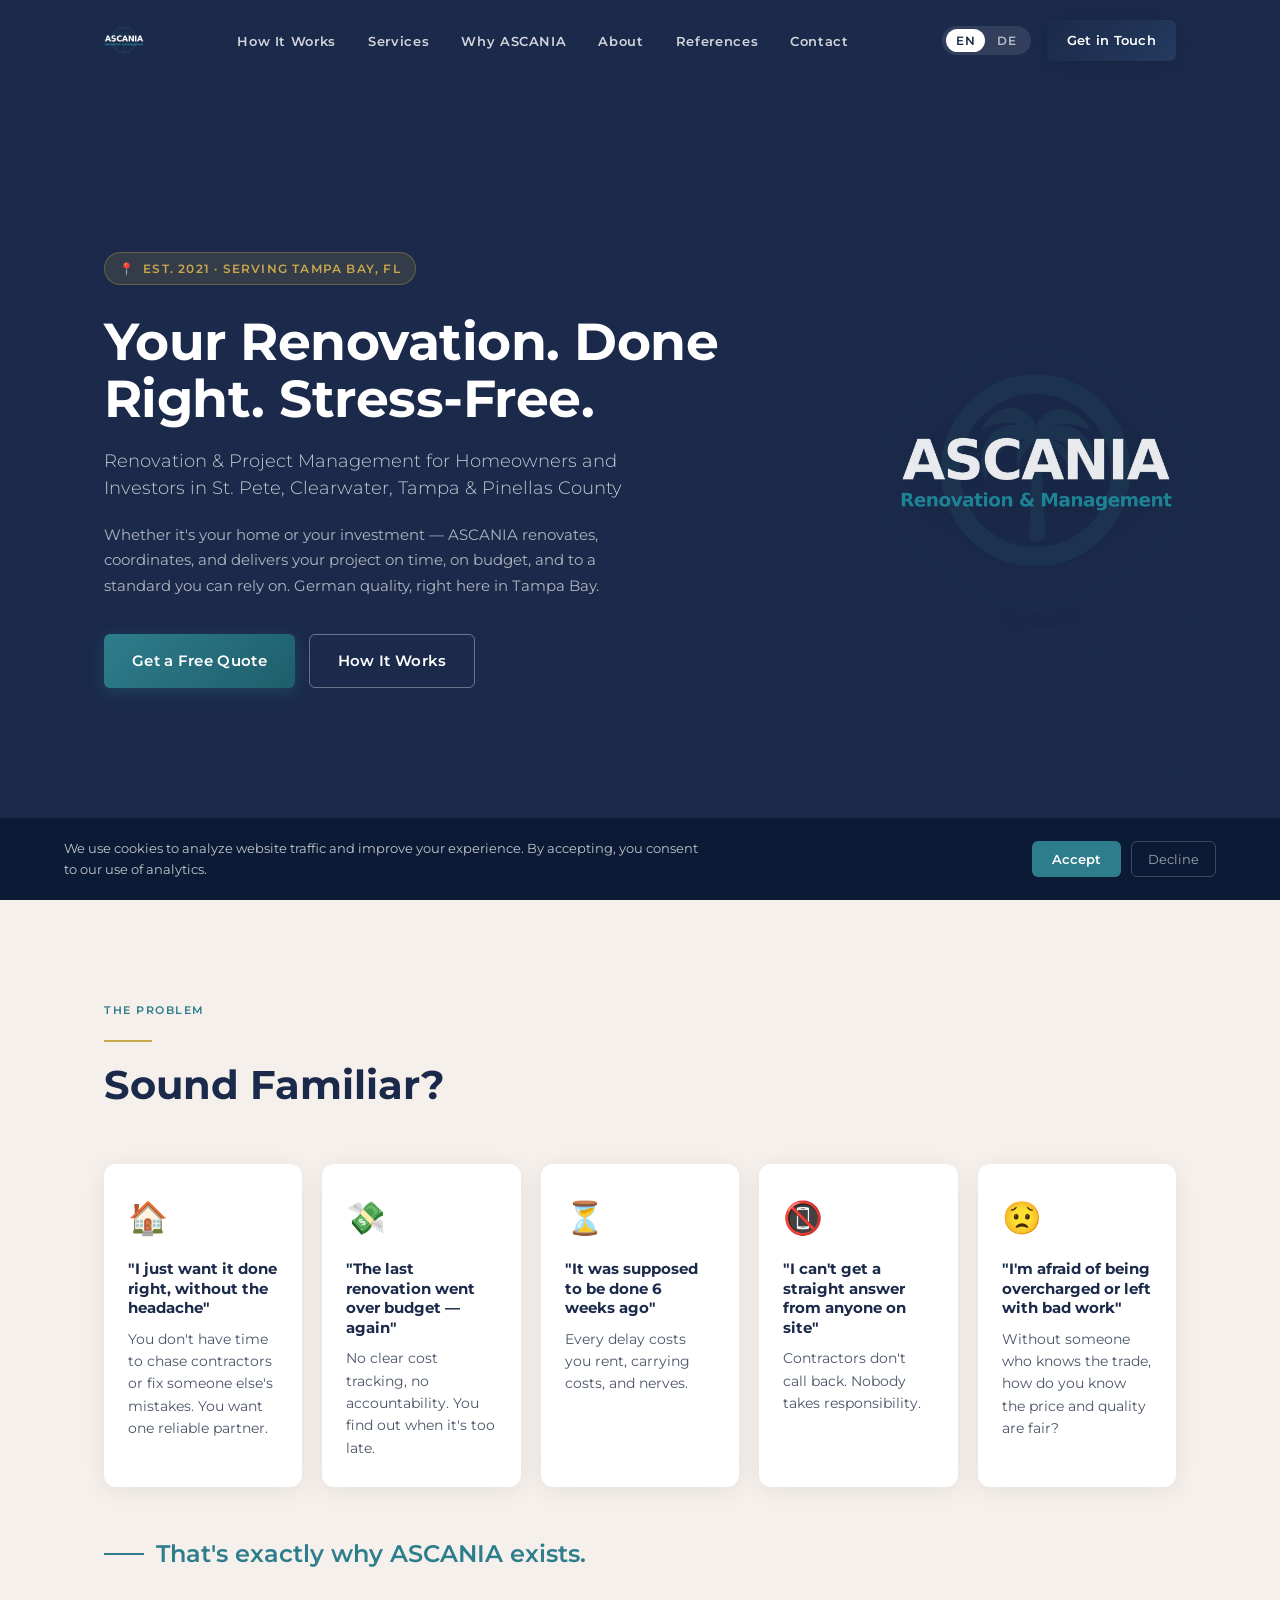
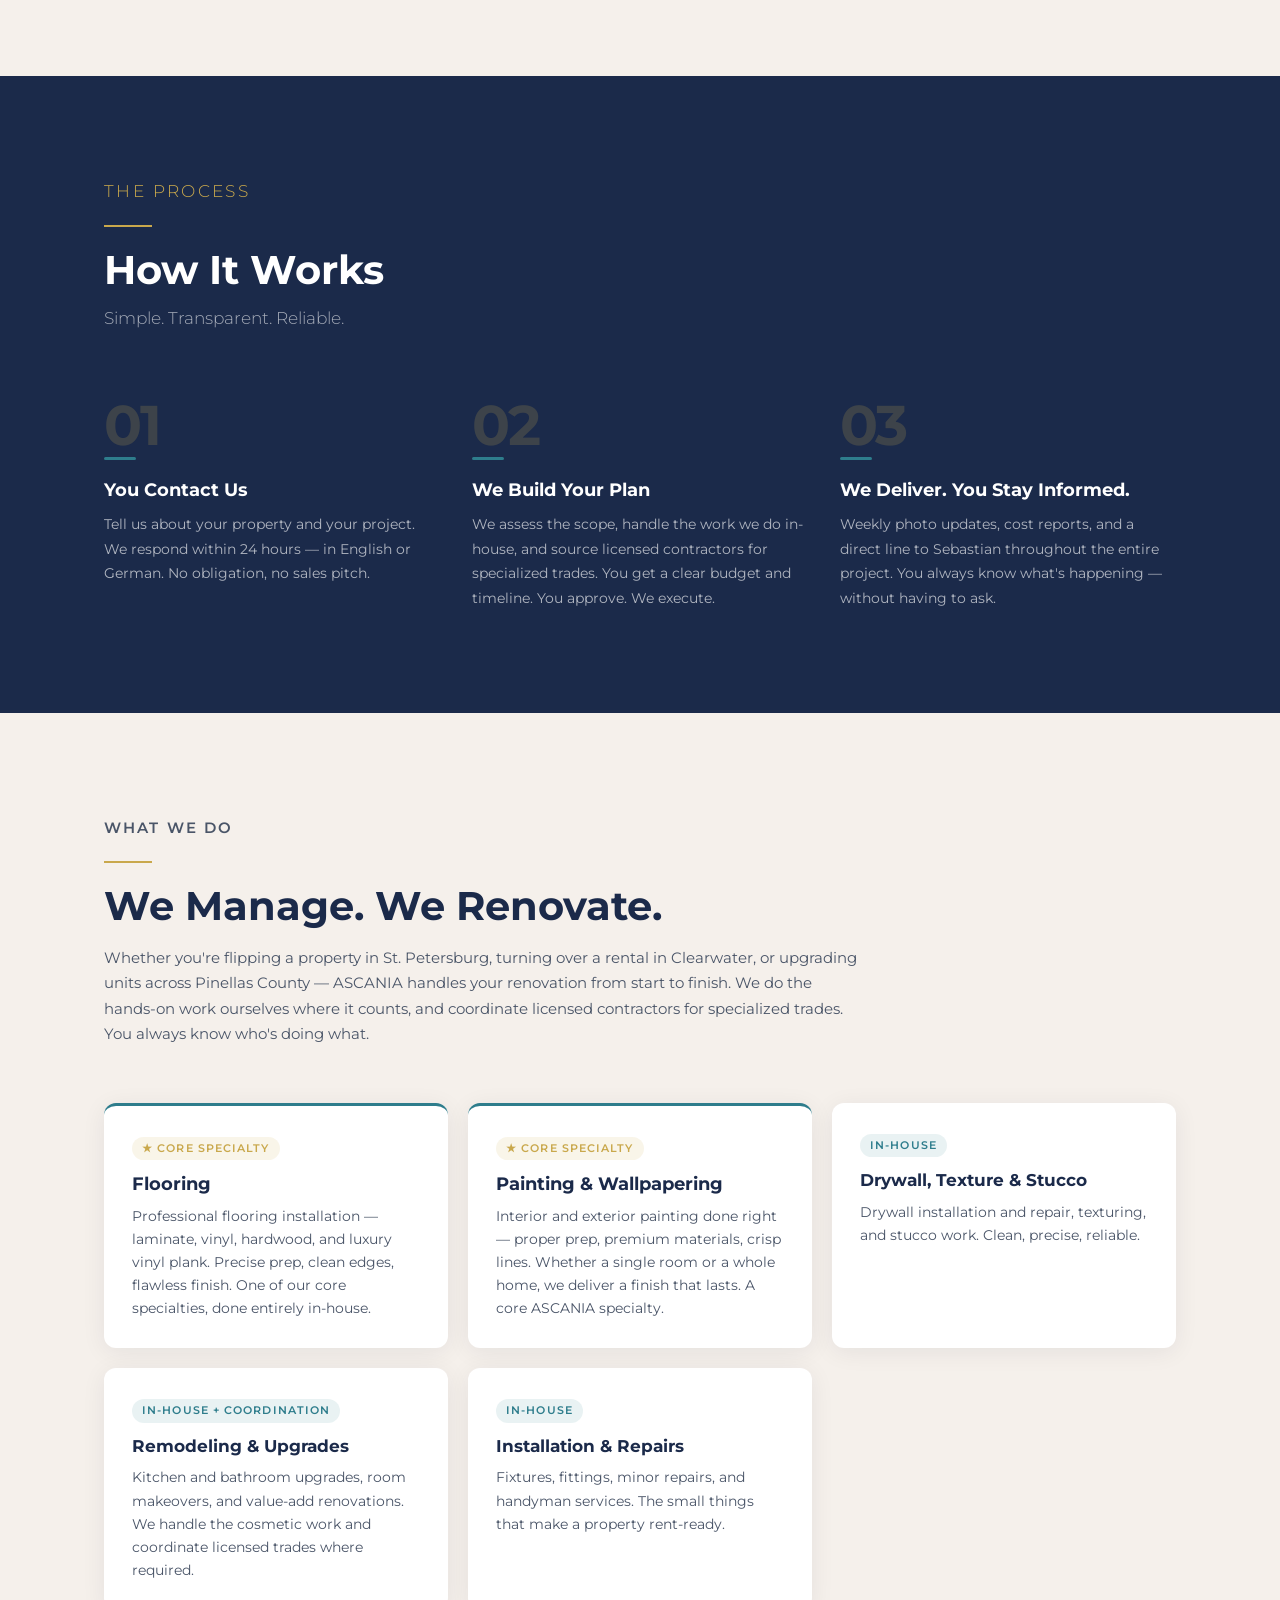
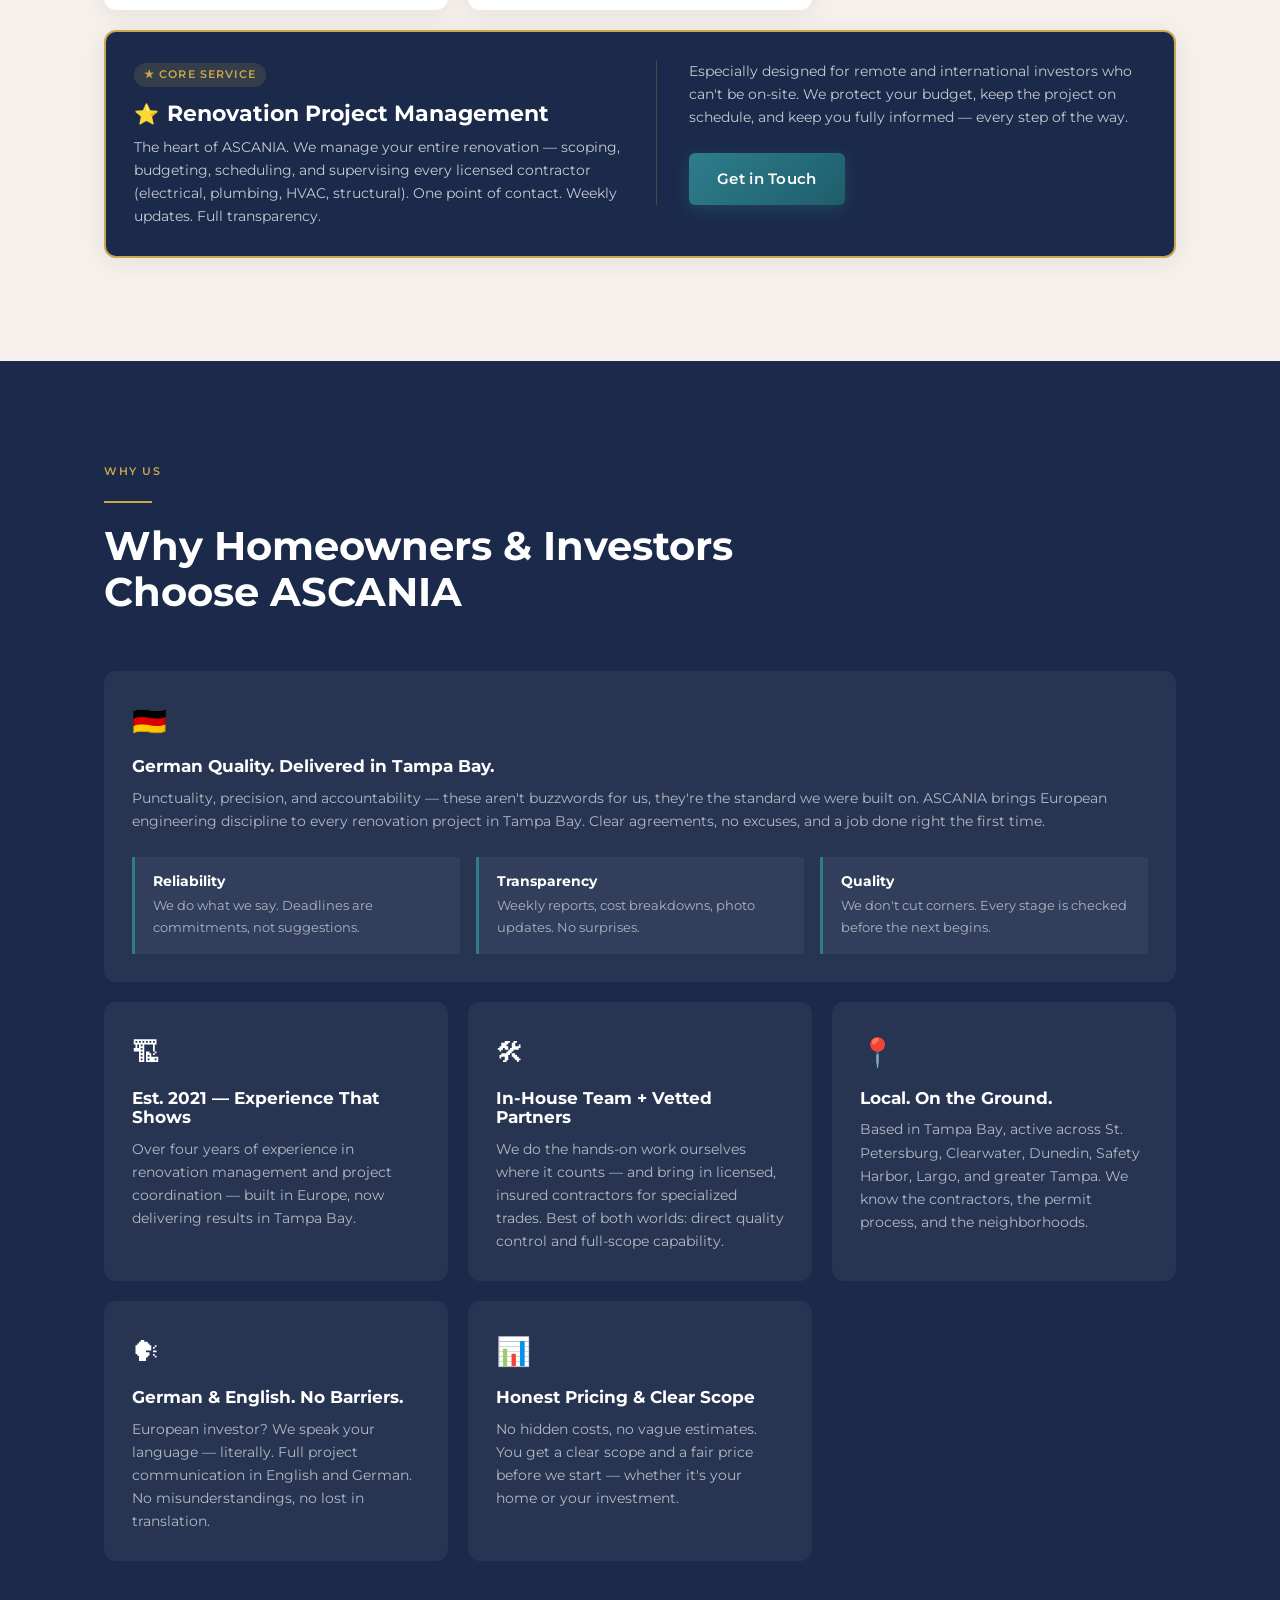
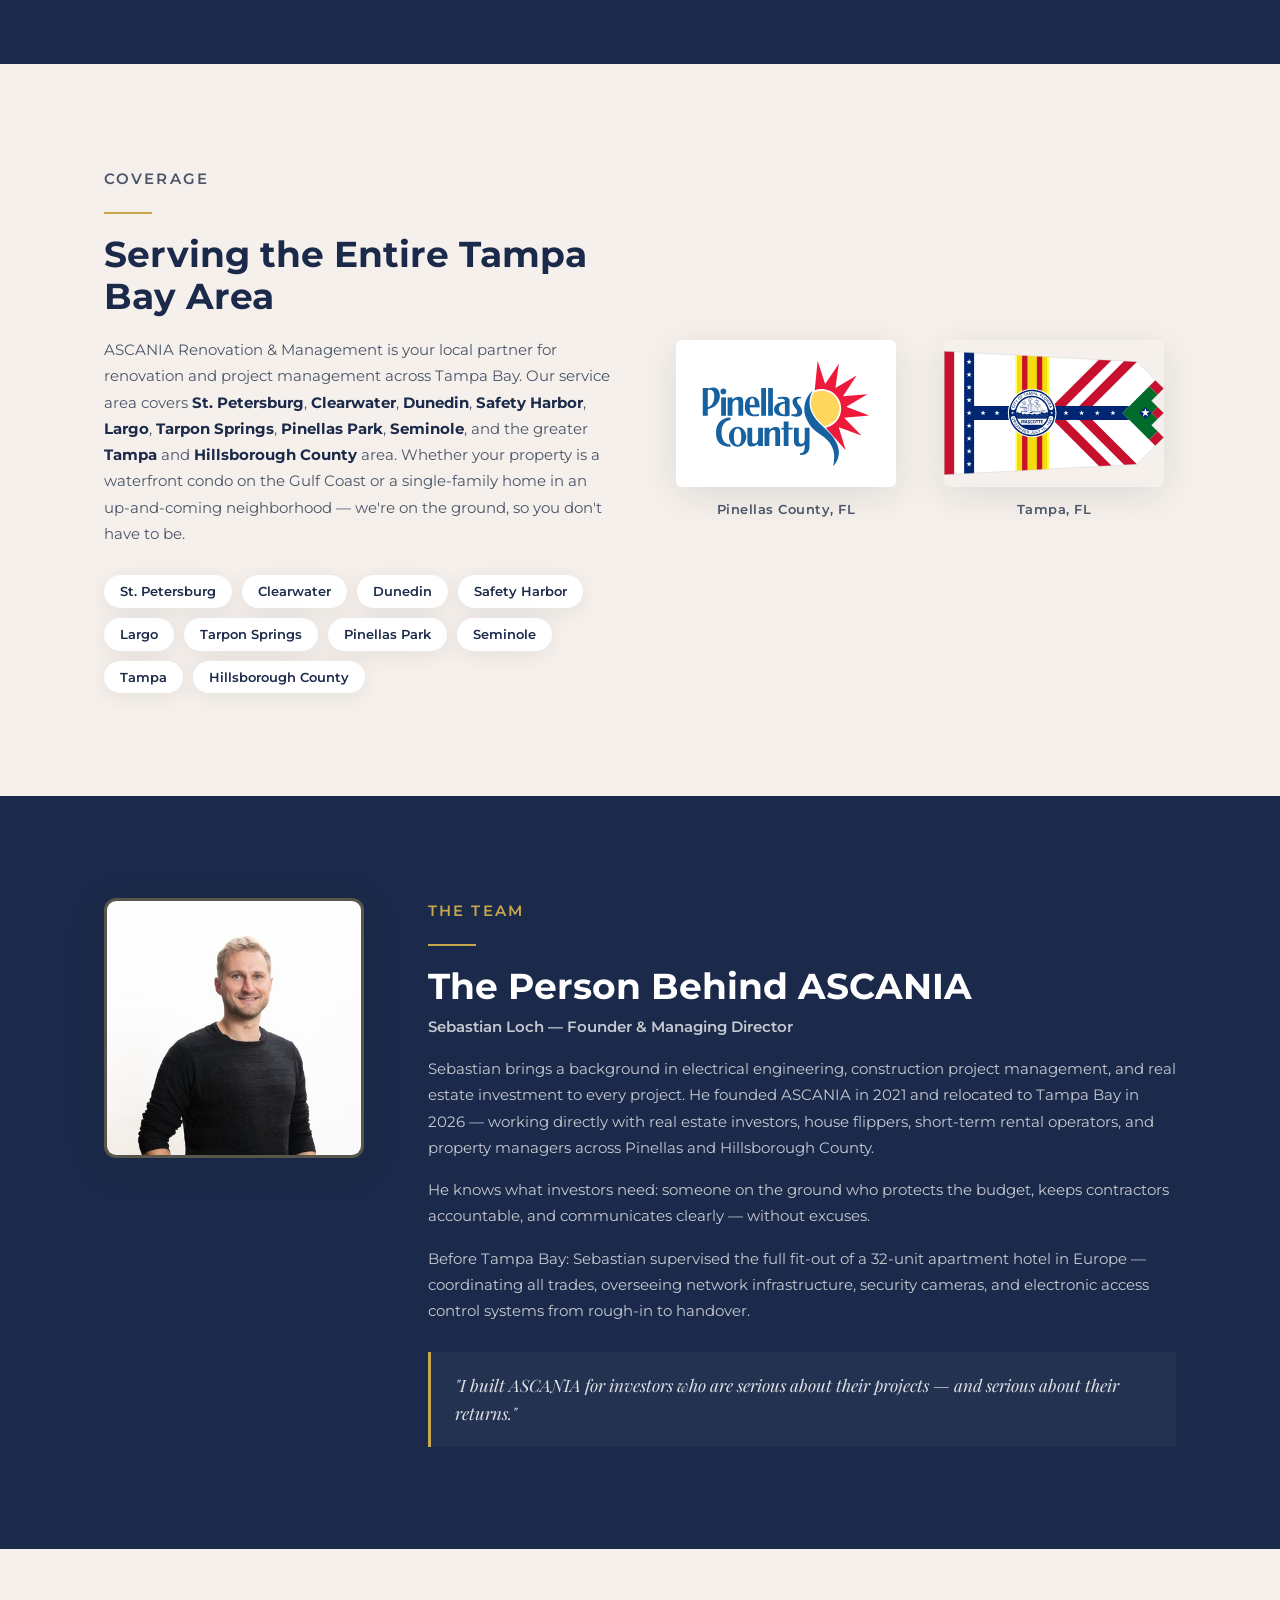
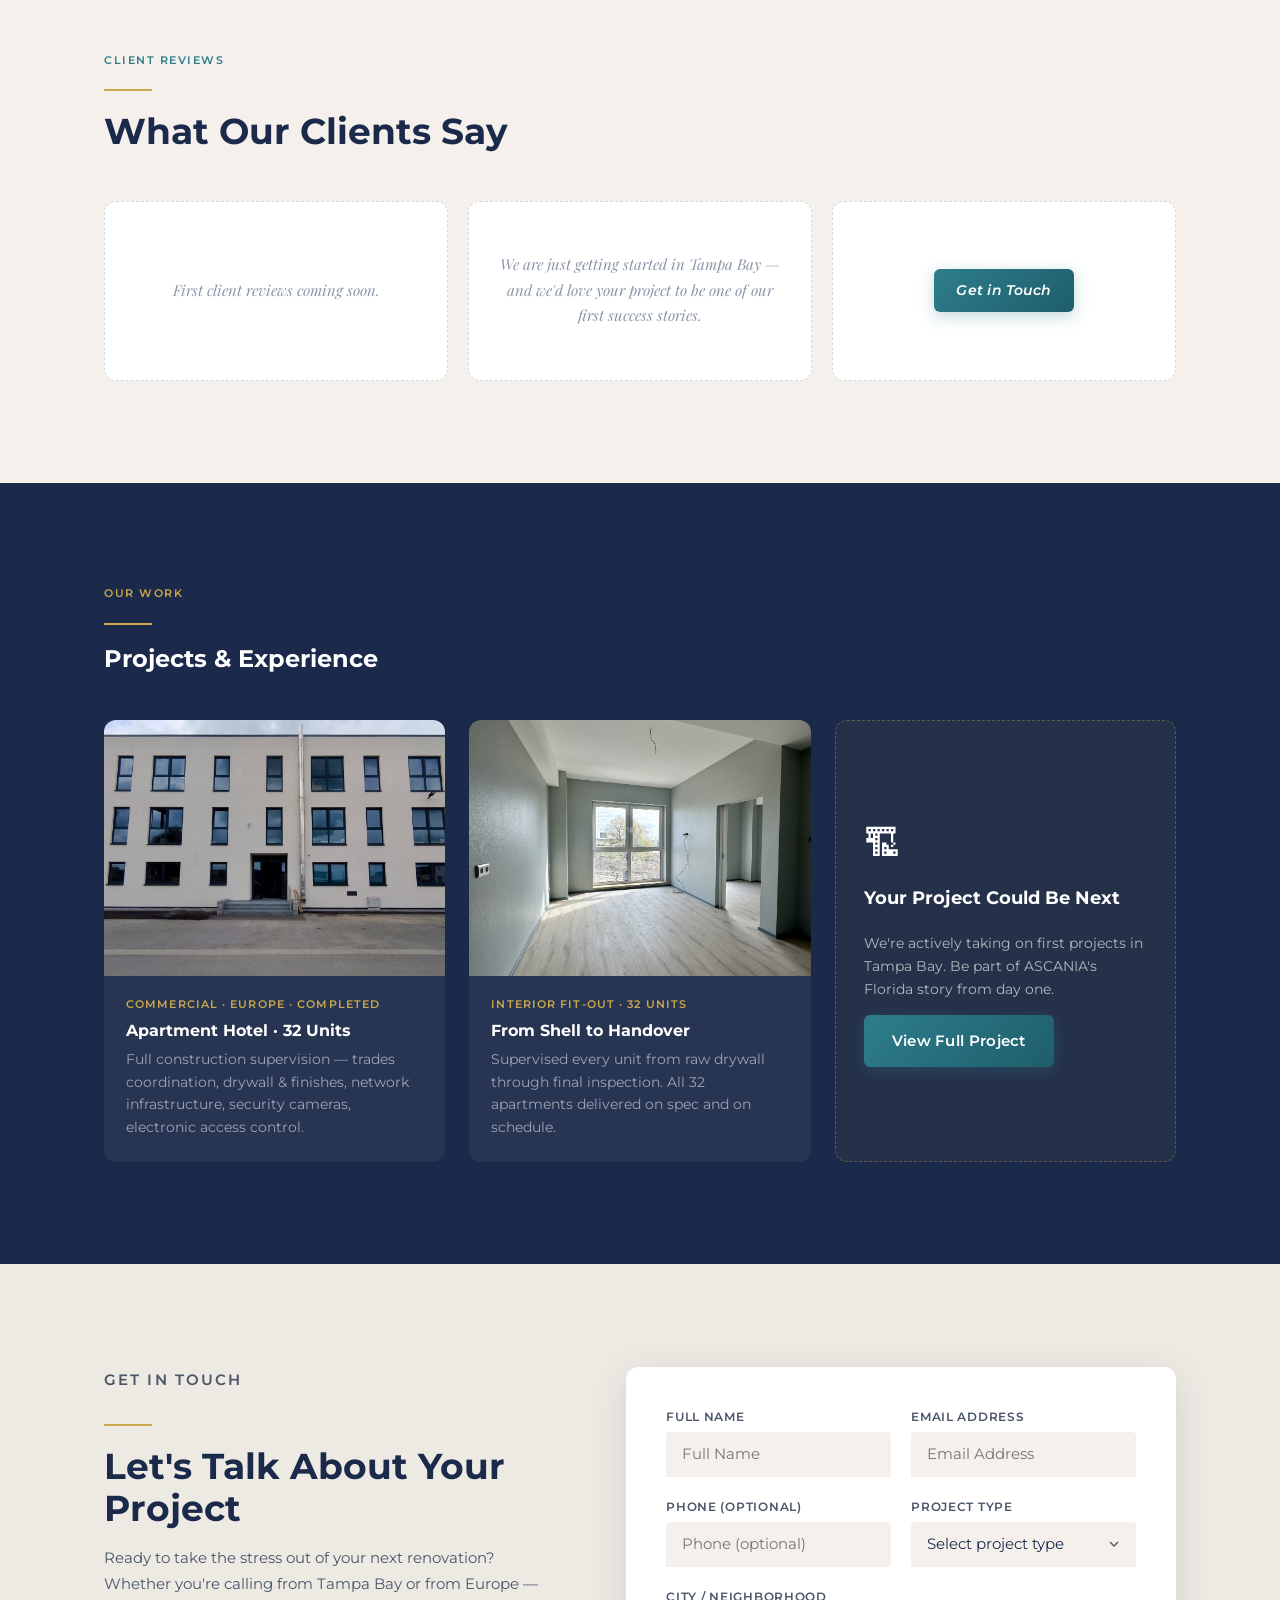
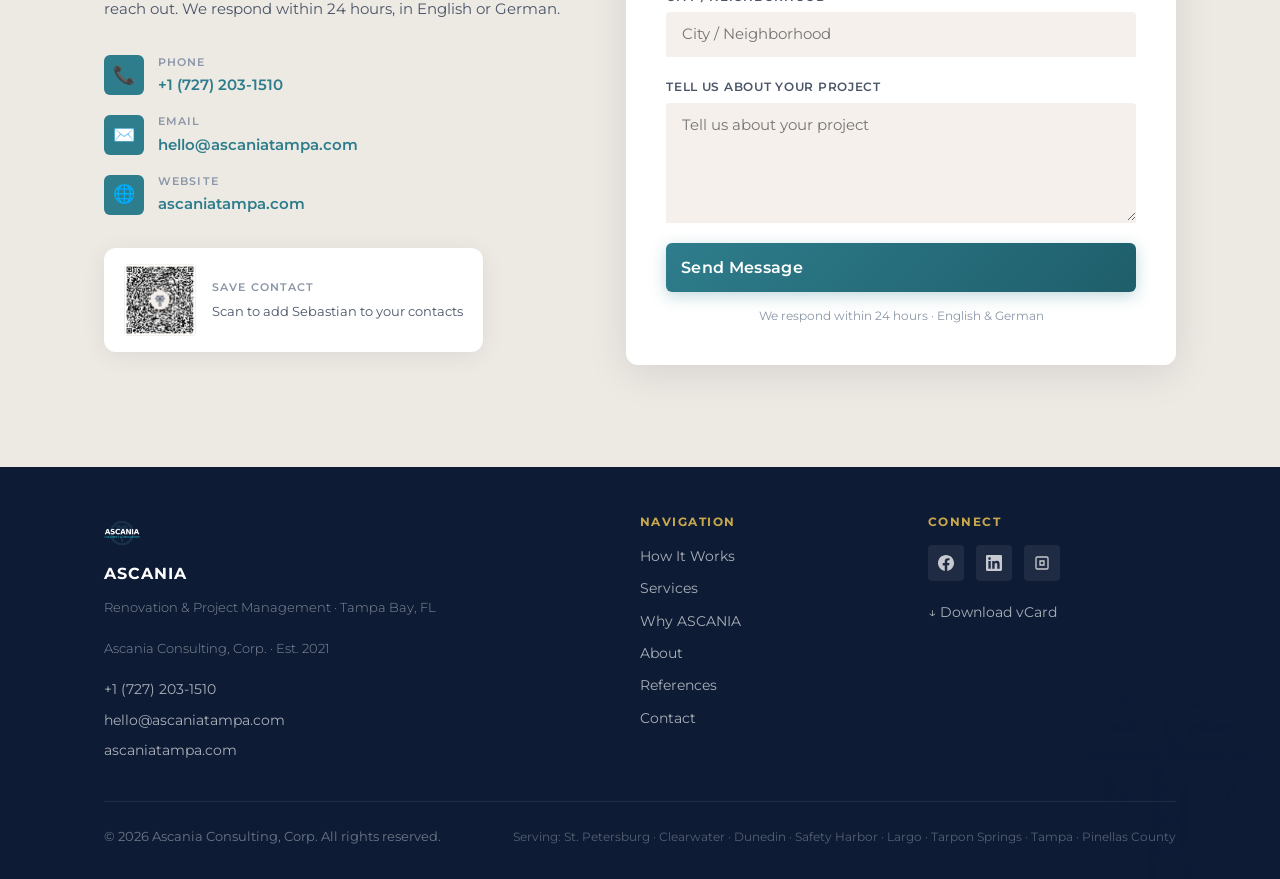
==== commit 8f1f32dc: "Add Facebook social link placeholder in footer" ====
--- a/index.html
+++ b/index.html
@@ -702,6 +702,12 @@
       <div class="footer-col">
         <h4 data-i18n="footer-connect-title">Connect</h4>
         <div class="footer-social">
+          <a href="https://www.facebook.com/DEINE_FACEBOOK_SEITE" target="_blank" rel="noopener noreferrer"
+             class="social-link" aria-label="Facebook">
+            <svg width="16" height="16" viewBox="0 0 24 24" fill="currentColor" aria-hidden="true">
+              <path d="M24 12.073C24 5.404 18.627 0 12 0S0 5.404 0 12.073C0 18.1 4.388 23.094 10.125 24v-8.437H7.078v-3.49h3.047V9.41c0-3.025 1.792-4.697 4.533-4.697 1.312 0 2.686.235 2.686.235v2.97h-1.514c-1.491 0-1.956.93-1.956 1.874v2.25h3.328l-.532 3.49h-2.796V24C19.612 23.094 24 18.1 24 12.073z"/>
+            </svg>
+          </a>
           <a href="https://www.linkedin.com/in/" target="_blank" rel="noopener noreferrer"
              class="social-link" aria-label="LinkedIn">
             <svg width="16" height="16" viewBox="0 0 24 24" fill="currentColor" aria-hidden="true">
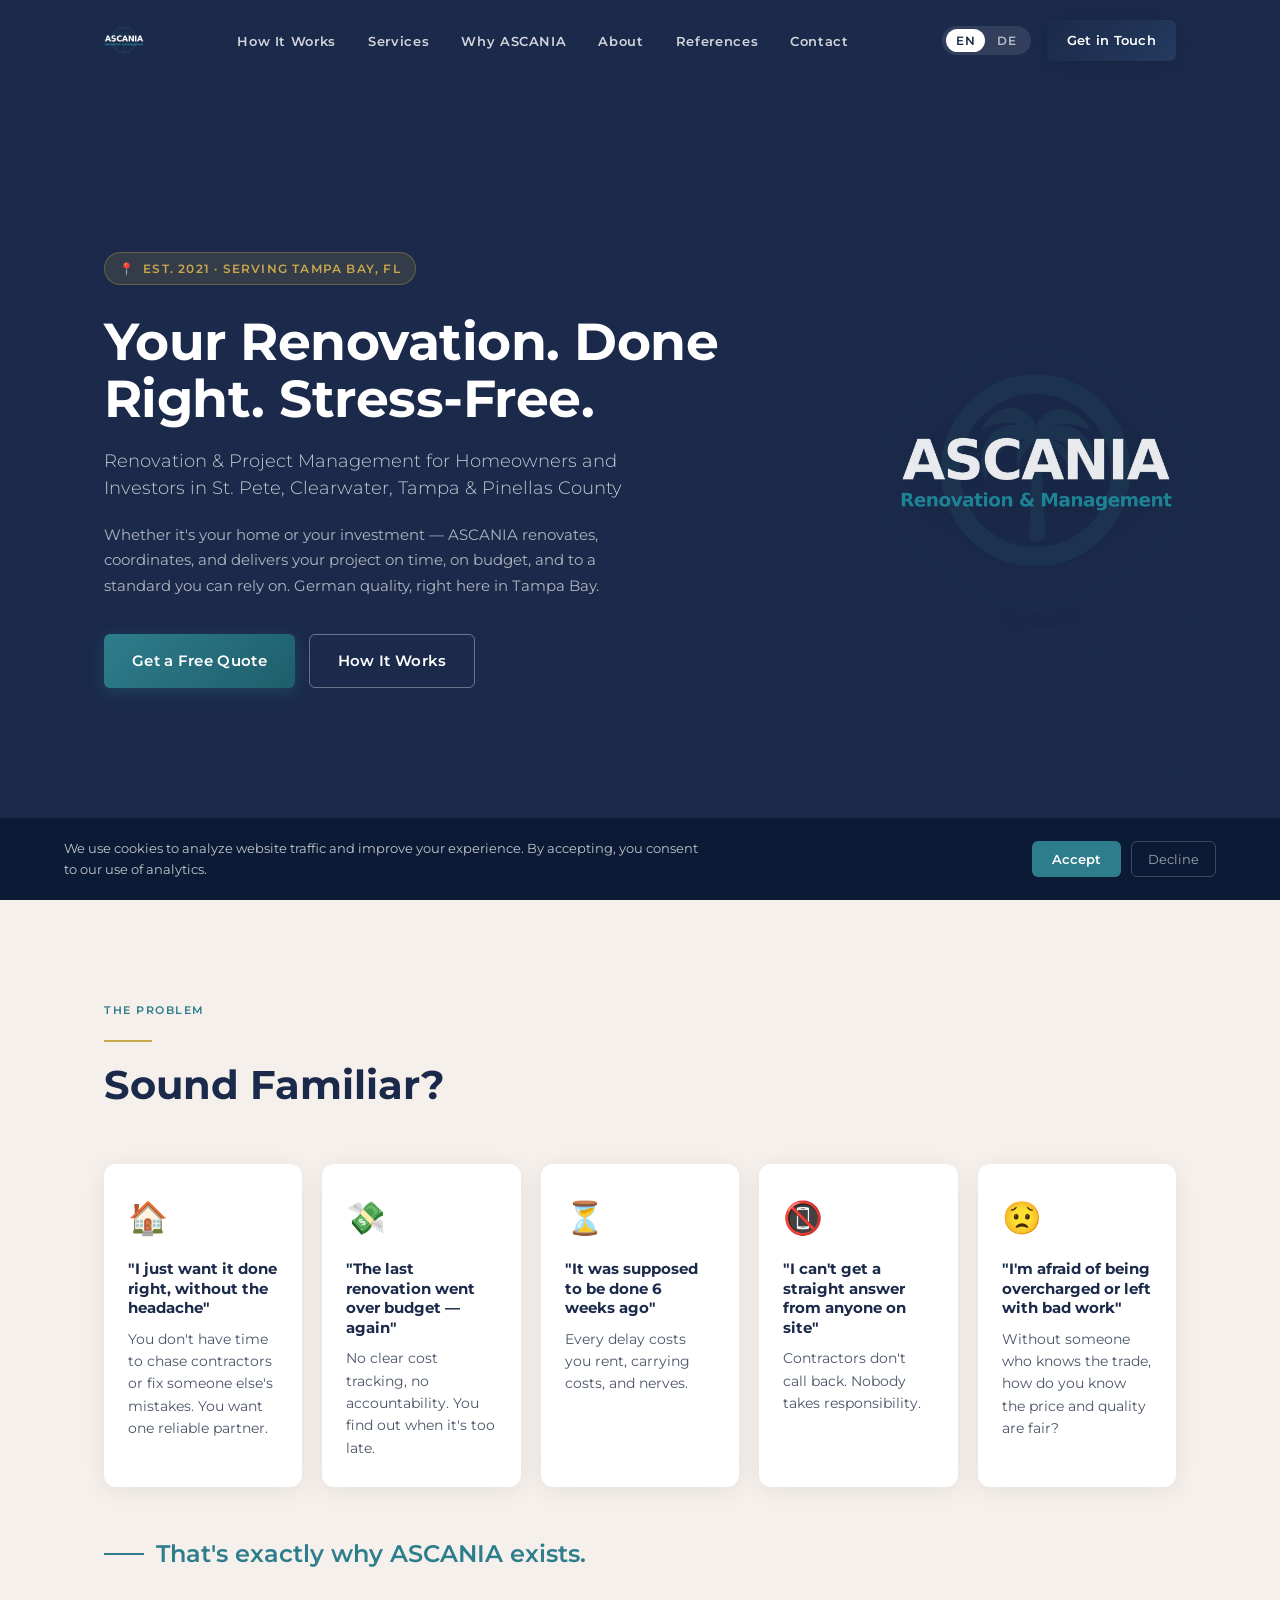
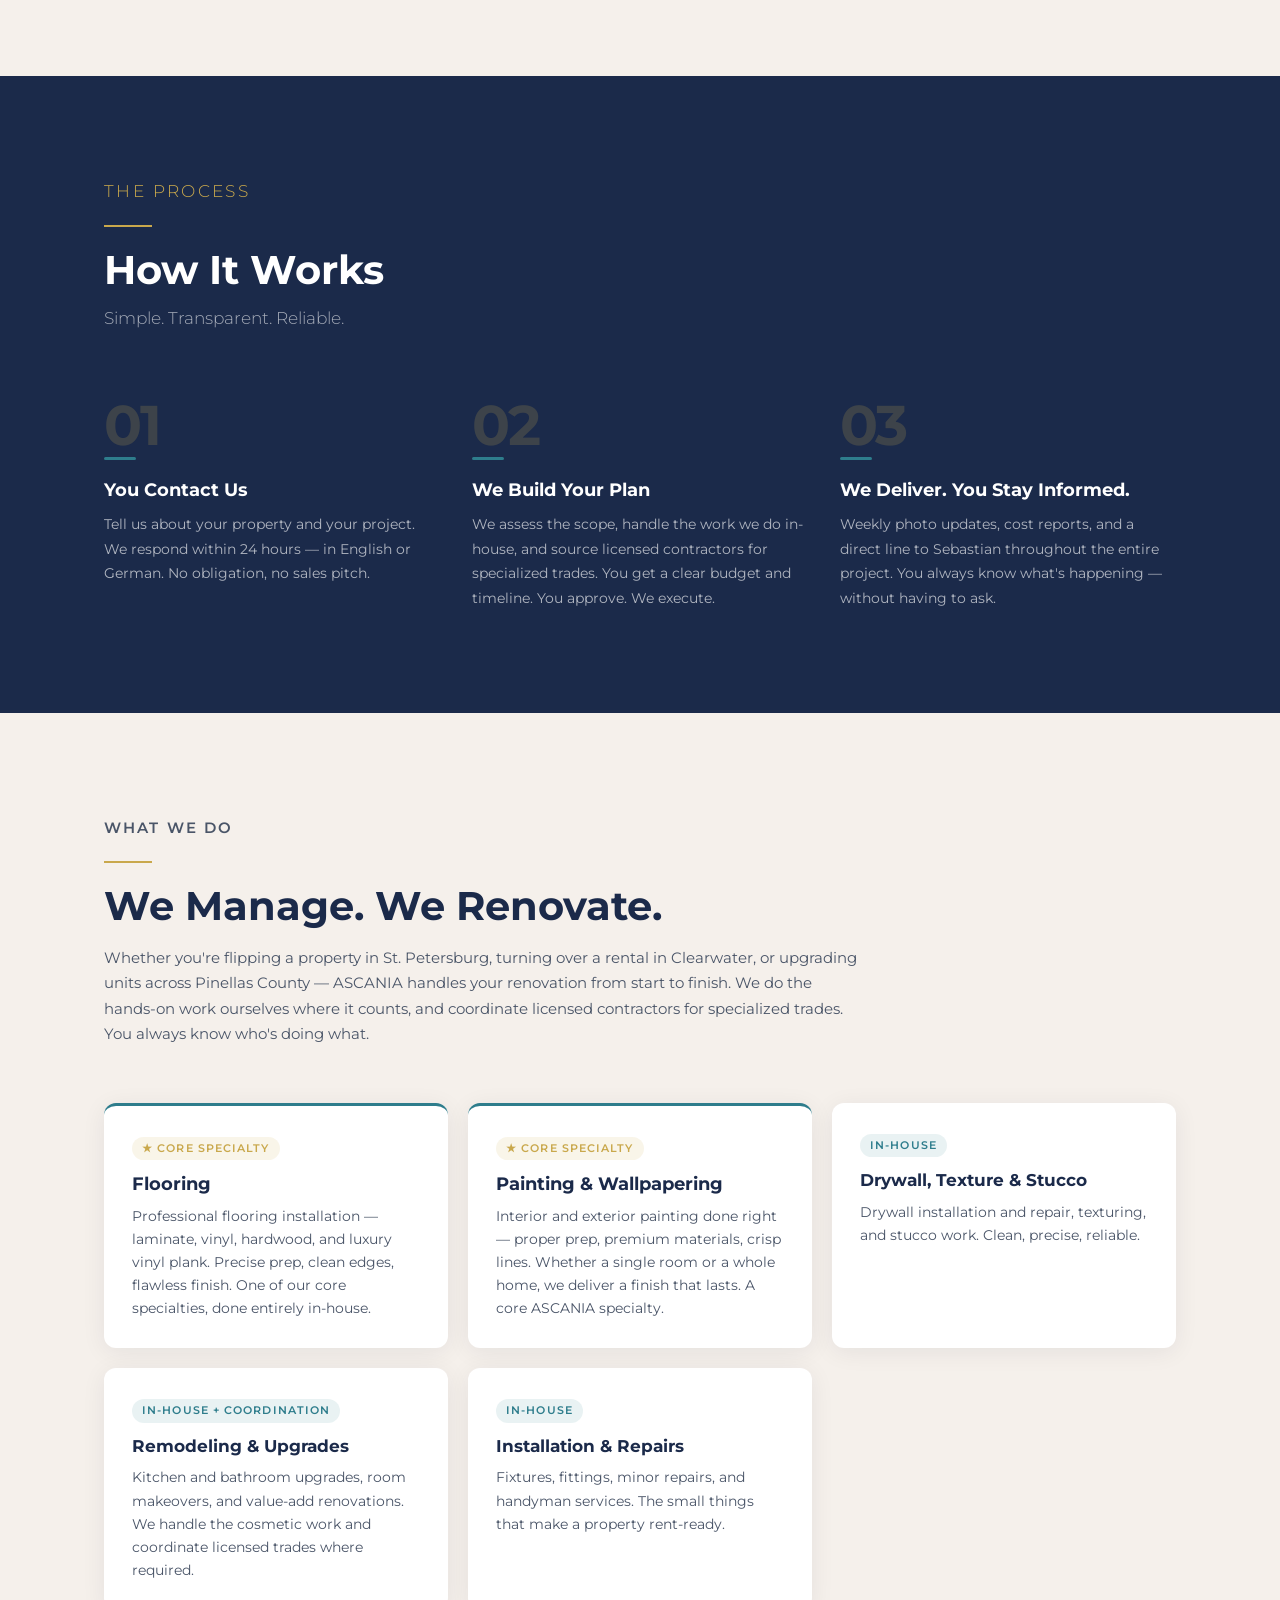
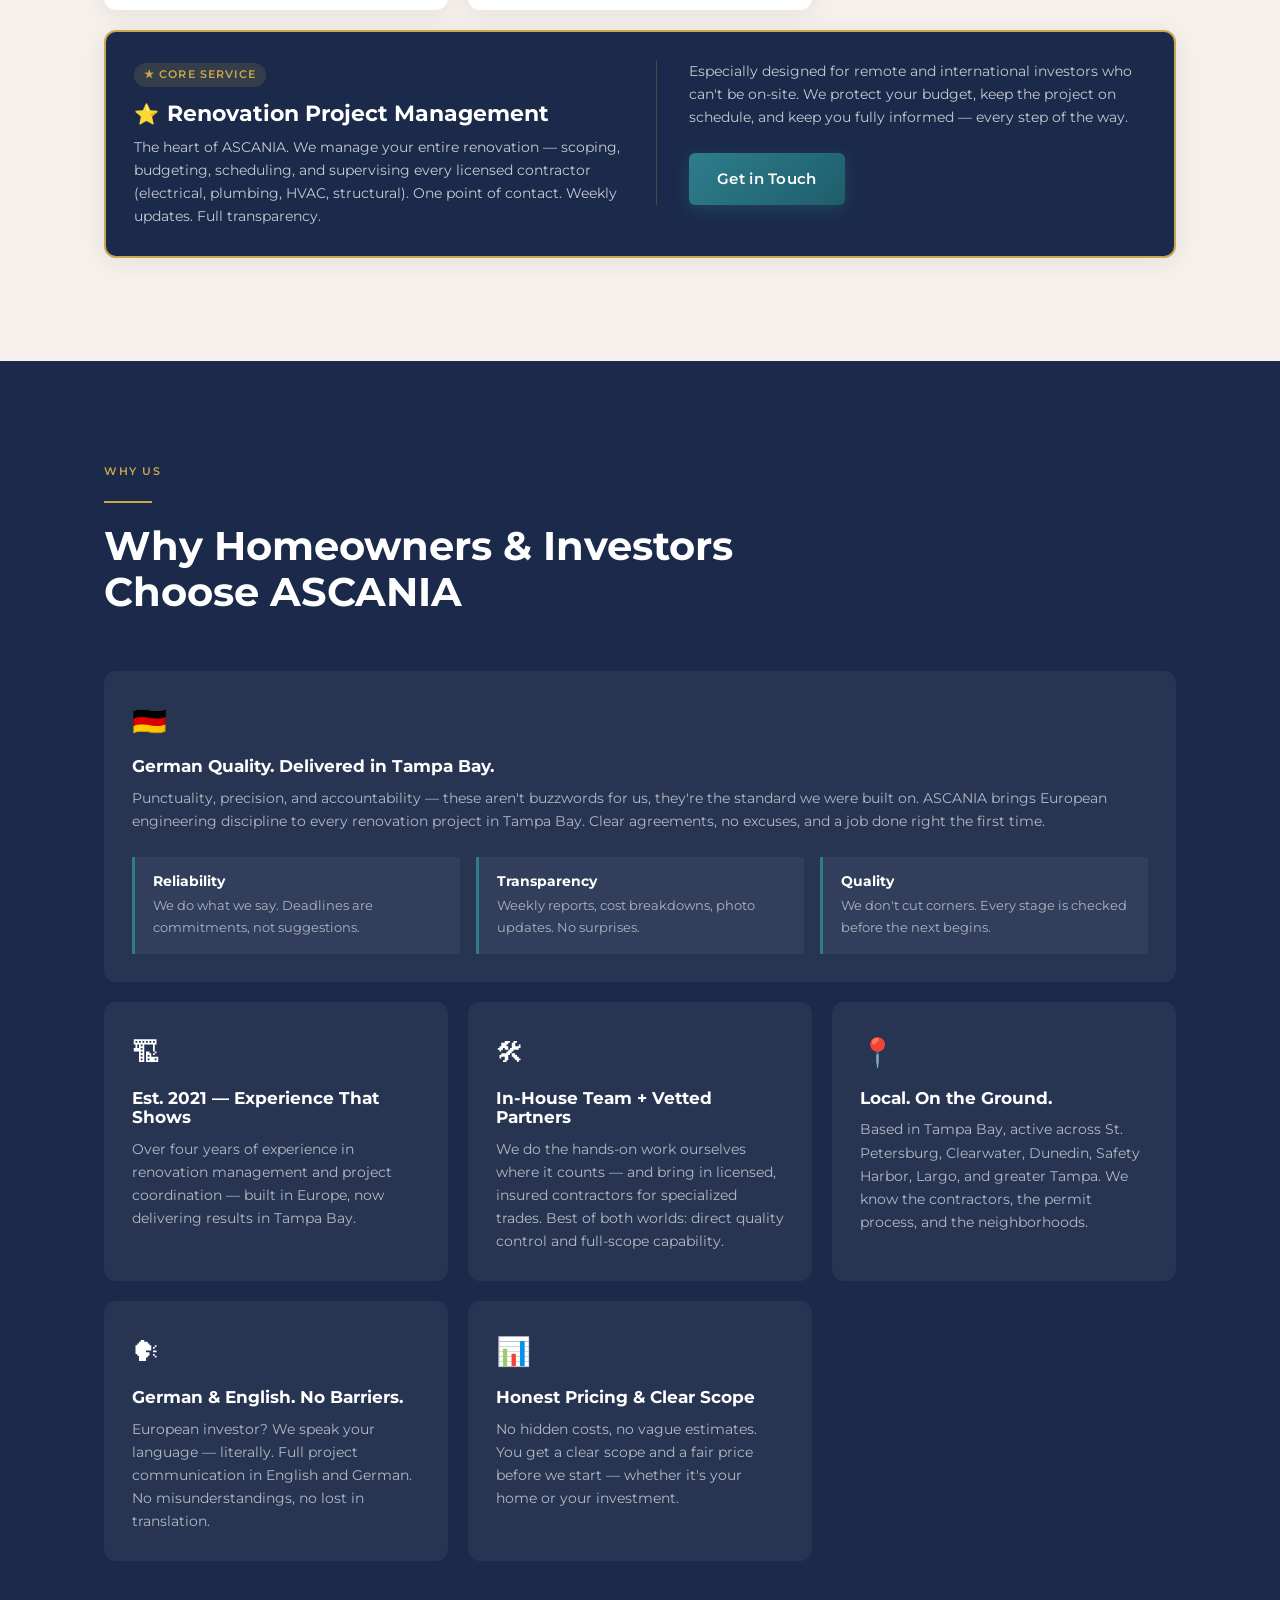
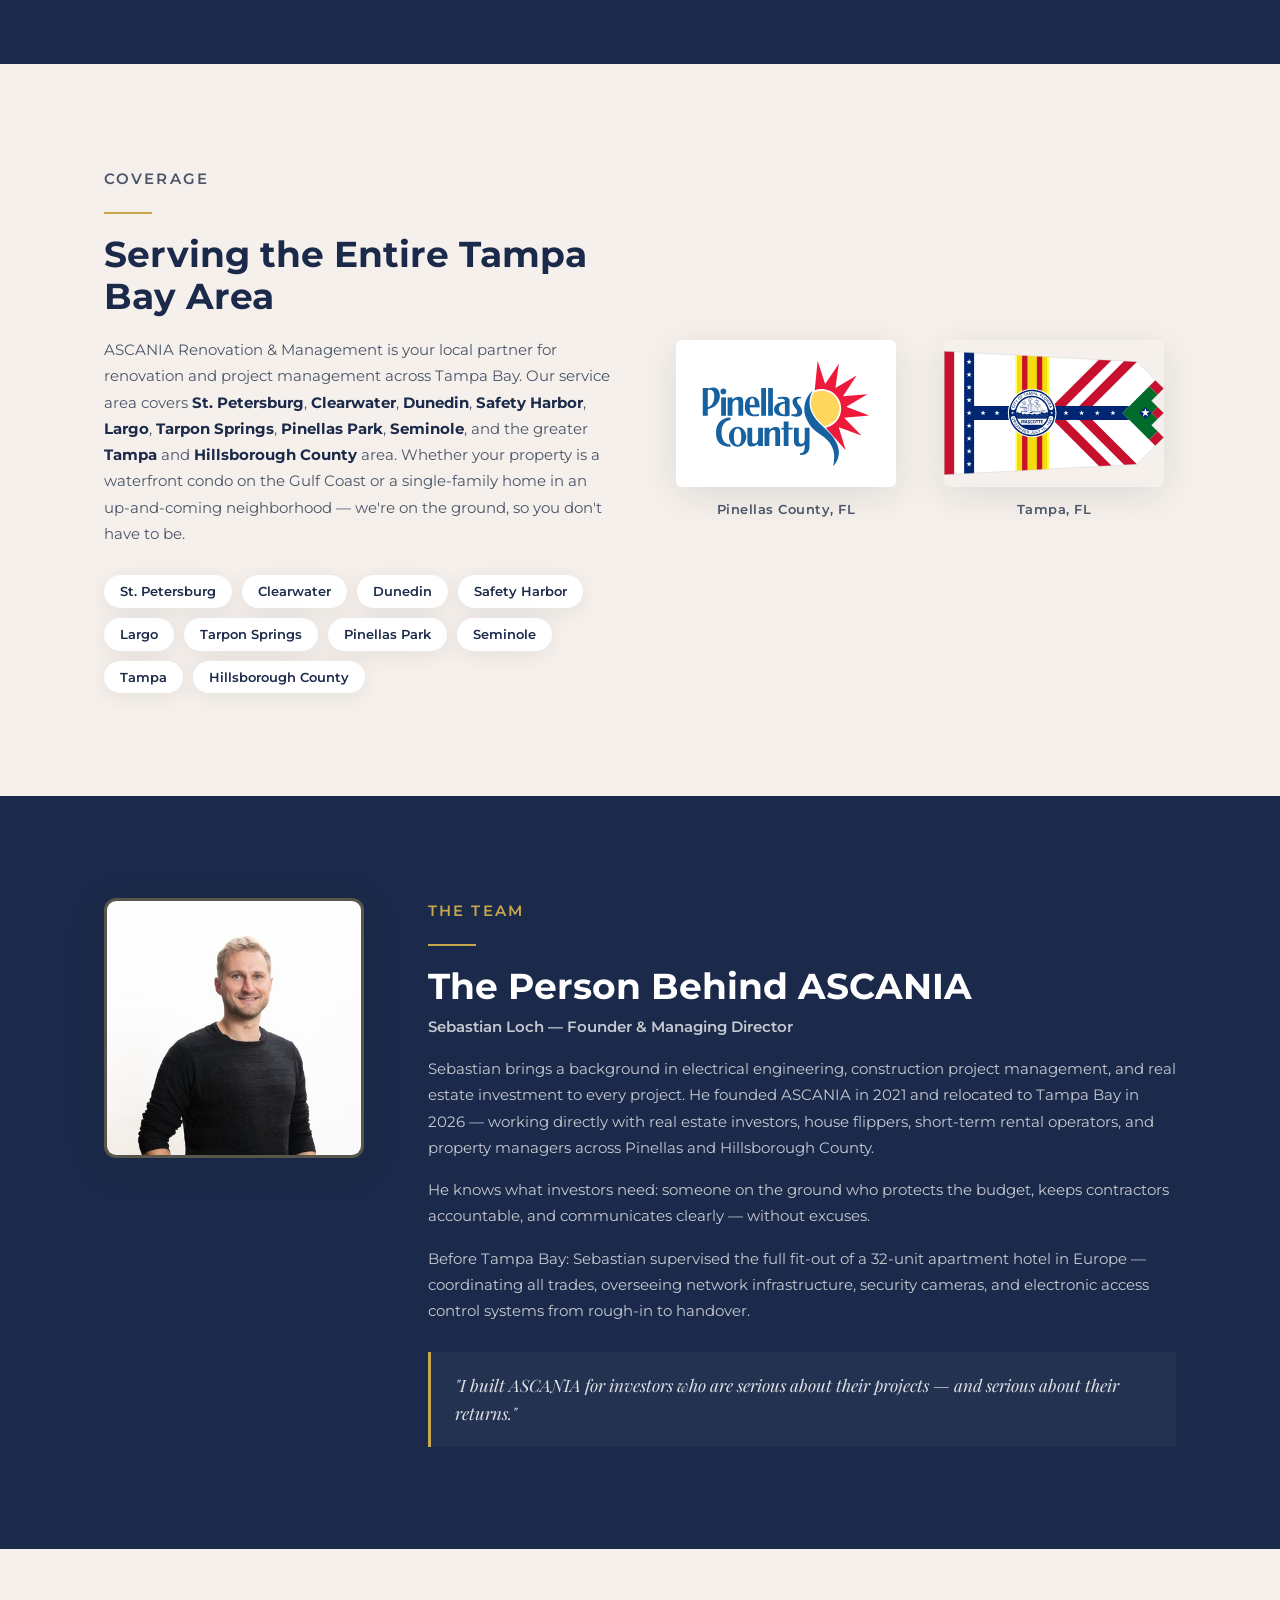
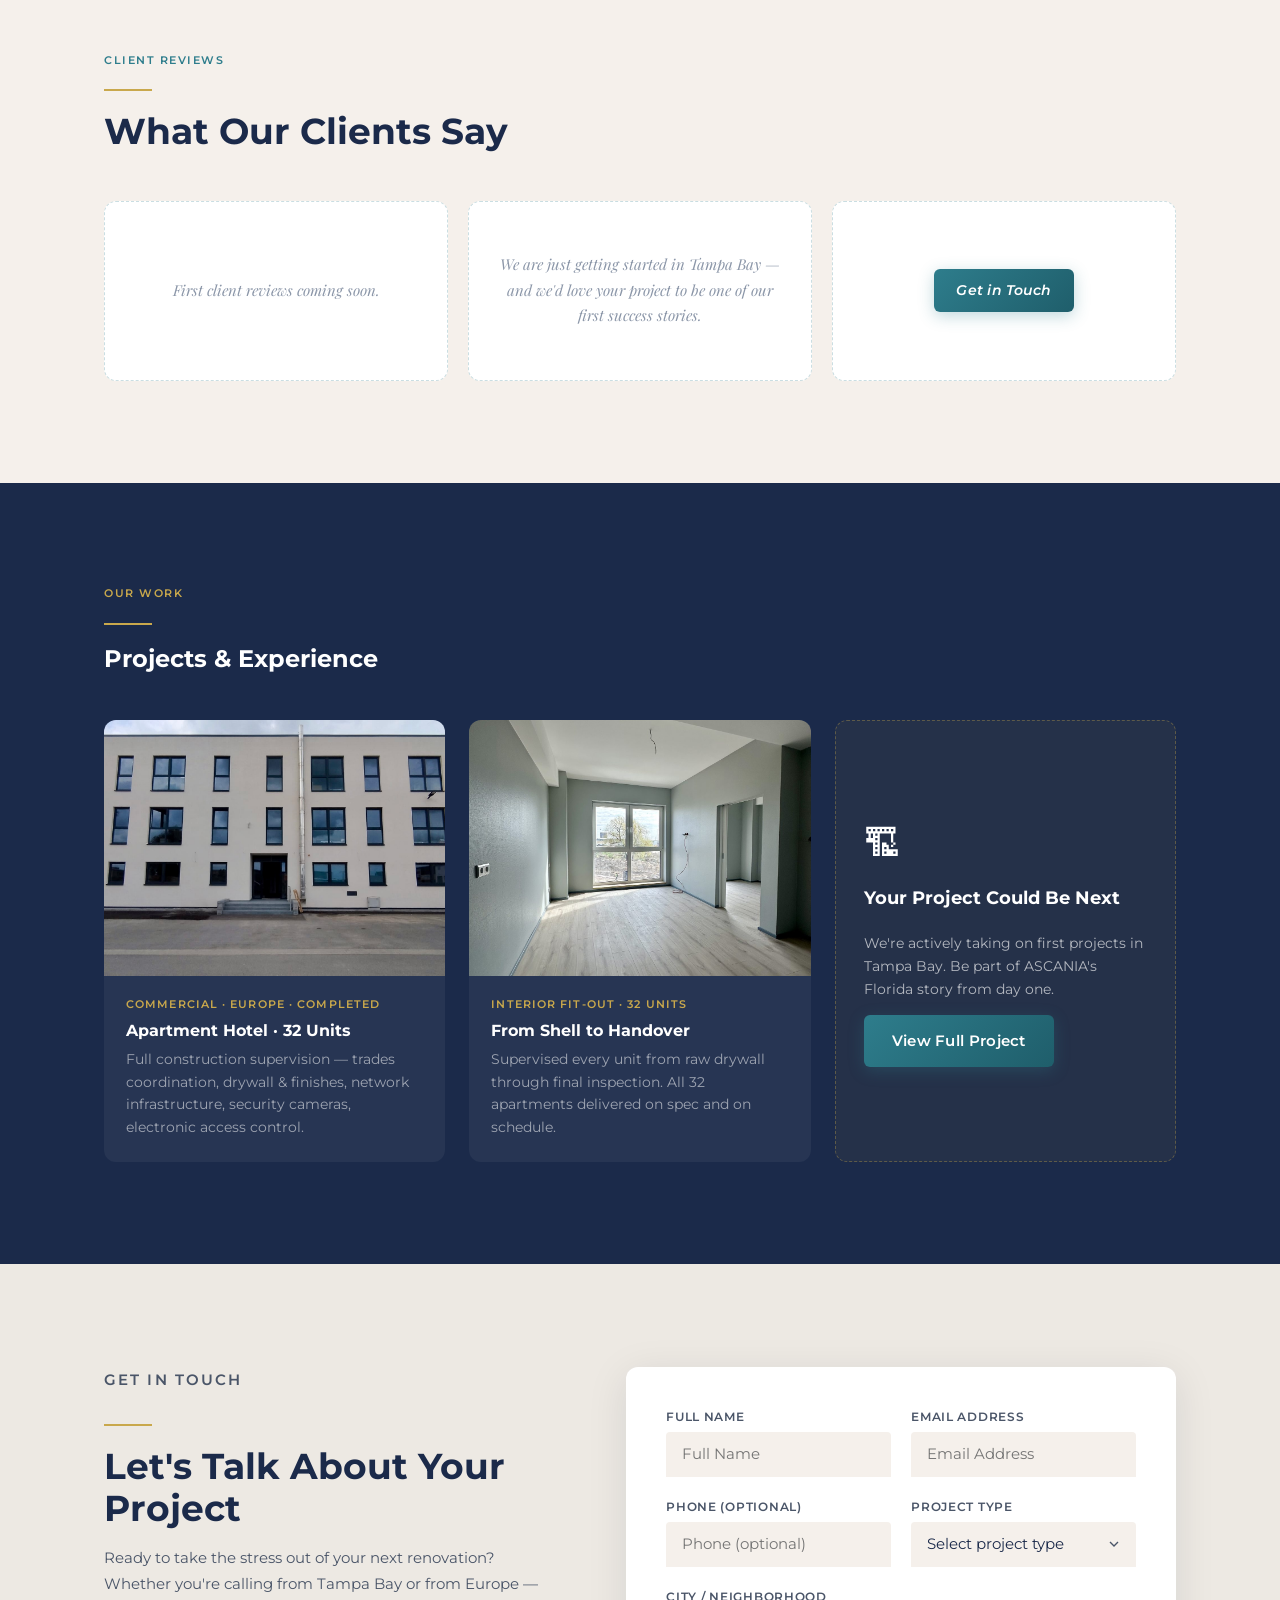
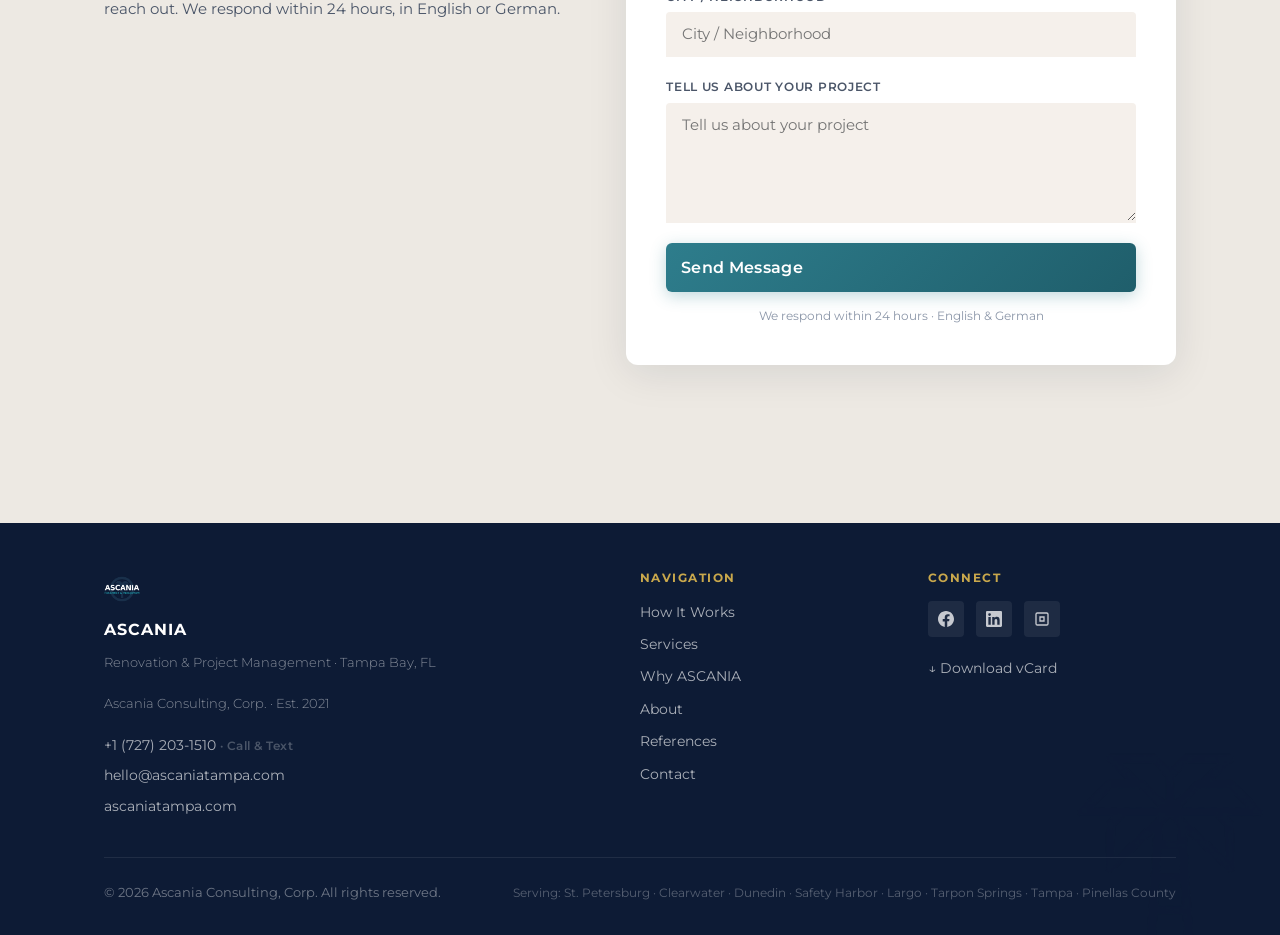
==== commit de16b8c6: "Add Call & Text hint next to phone number" ====
--- a/index.html
+++ b/index.html
@@ -557,7 +557,7 @@
             <div class="contact-item-icon">📞</div>
             <div class="contact-item-text">
               <span class="contact-item-label" data-i18n="label-phone">Phone</span>
-              <span class="contact-item-value"><a href="tel:+17272031510">+1 (727) 203-1510</a></span>
+              <span class="contact-item-value"><a href="tel:+17272031510">+1 (727) 203-1510</a> <span class="contact-item-hint">· Call &amp; Text</span></span>
             </div>
           </div>
           <div class="contact-item">
@@ -679,7 +679,7 @@
         <p class="footer-tagline" data-i18n="footer-tagline">Renovation &amp; Project Management · Tampa Bay, FL</p>
         <p class="footer-tagline" data-i18n="footer-legal">Ascania Consulting, Corp. · Est. 2021</p>
         <div class="footer-contact-list" style="margin-top:16px;">
-          <a href="tel:+17272031510">+1 (727) 203-1510</a>
+          <a href="tel:+17272031510">+1 (727) 203-1510 <span class="contact-item-hint">· Call &amp; Text</span></a>
           <a href="mailto:hello@ascaniatampa.com">hello@ascaniatampa.com</a>
           <a href="https://www.ascaniatampa.com">ascaniatampa.com</a>
         </div>
--- a/assets/css/style.css
+++ b/assets/css/style.css
@@ -985,6 +985,12 @@
 }
 .contact-item-value a { color: var(--teal); }
 .contact-item-value a:hover { text-decoration: underline; }
+.contact-item-hint {
+  font-size: 0.75rem;
+  font-weight: 600;
+  color: var(--text-mid);
+  letter-spacing: 0.04em;
+}
 .qr-wrap {
   display: flex;
   align-items: center;
@@ -996,8 +1002,8 @@
   width: fit-content;
 }
 .qr-img {
-  width: 72px;
-  height: 72px;
+  width: 140px;
+  height: 140px;
   border-radius: var(--radius-sm);
 }
 .qr-text {
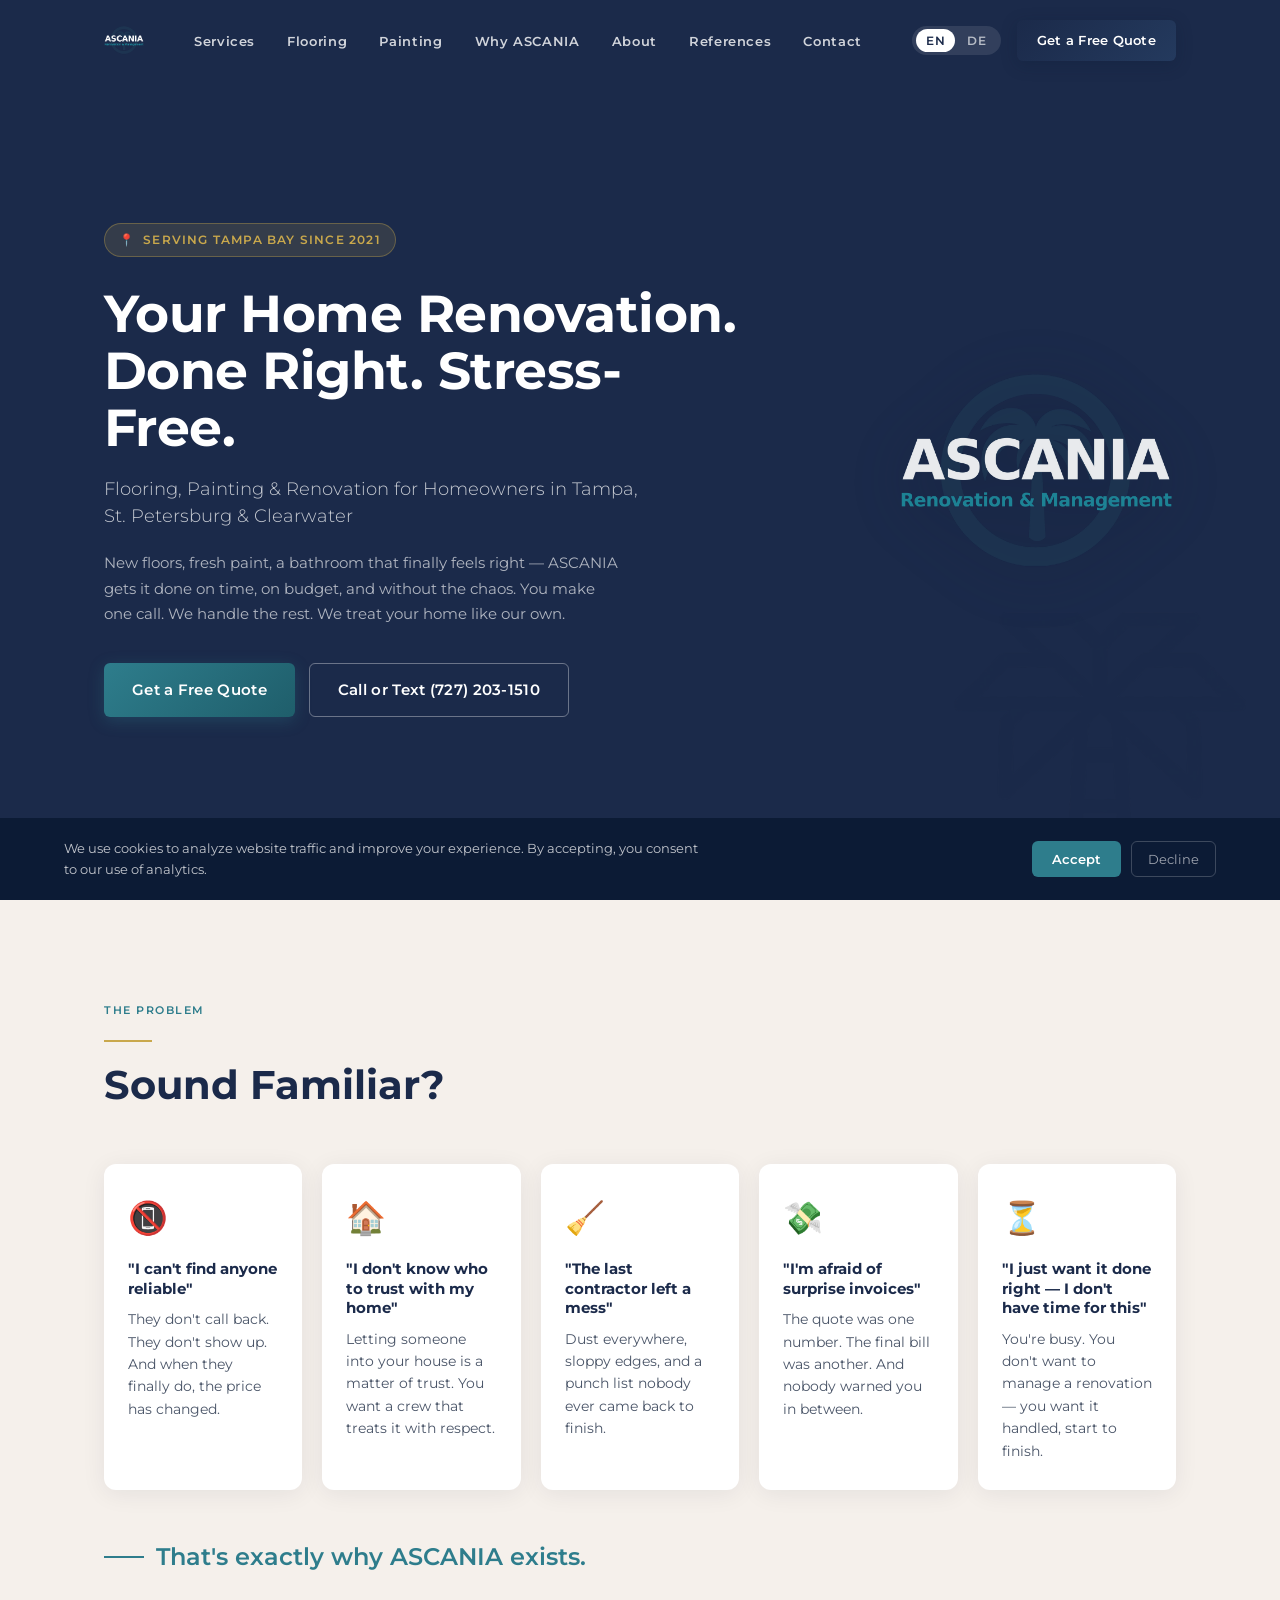
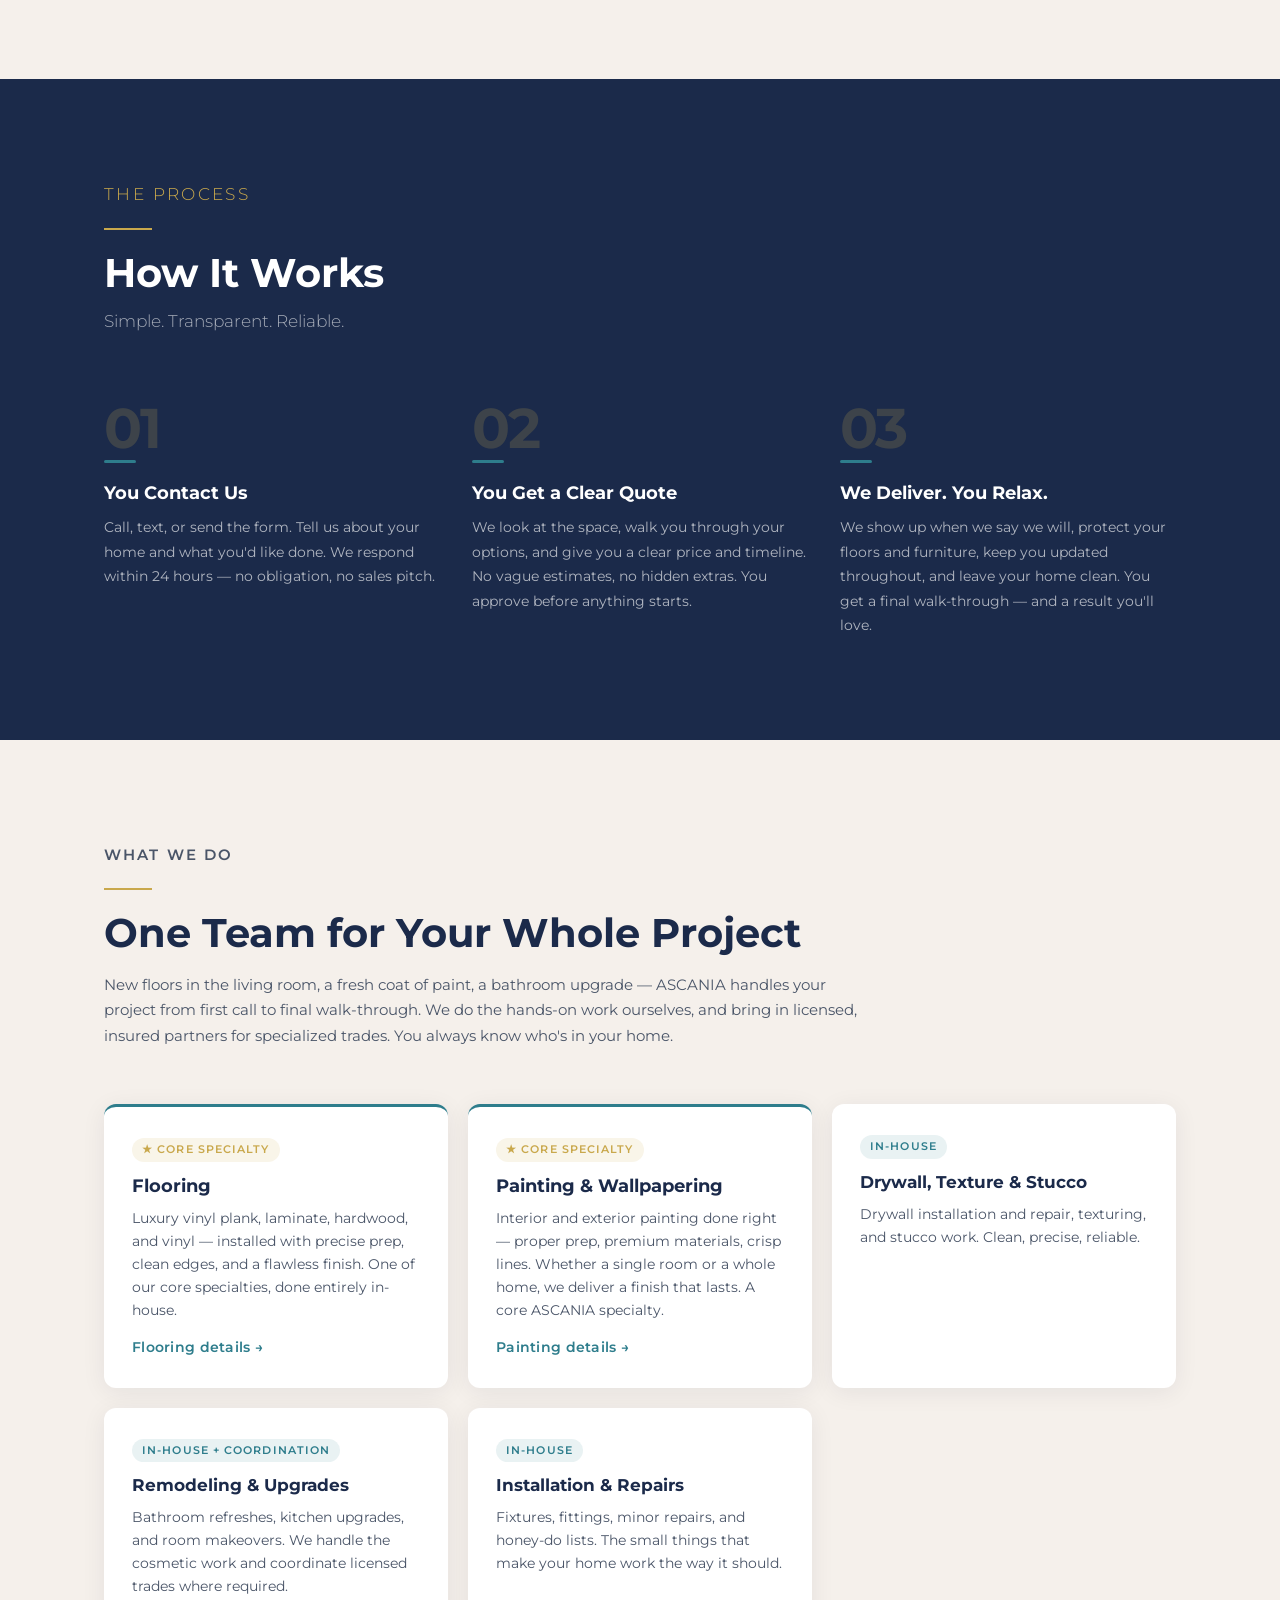
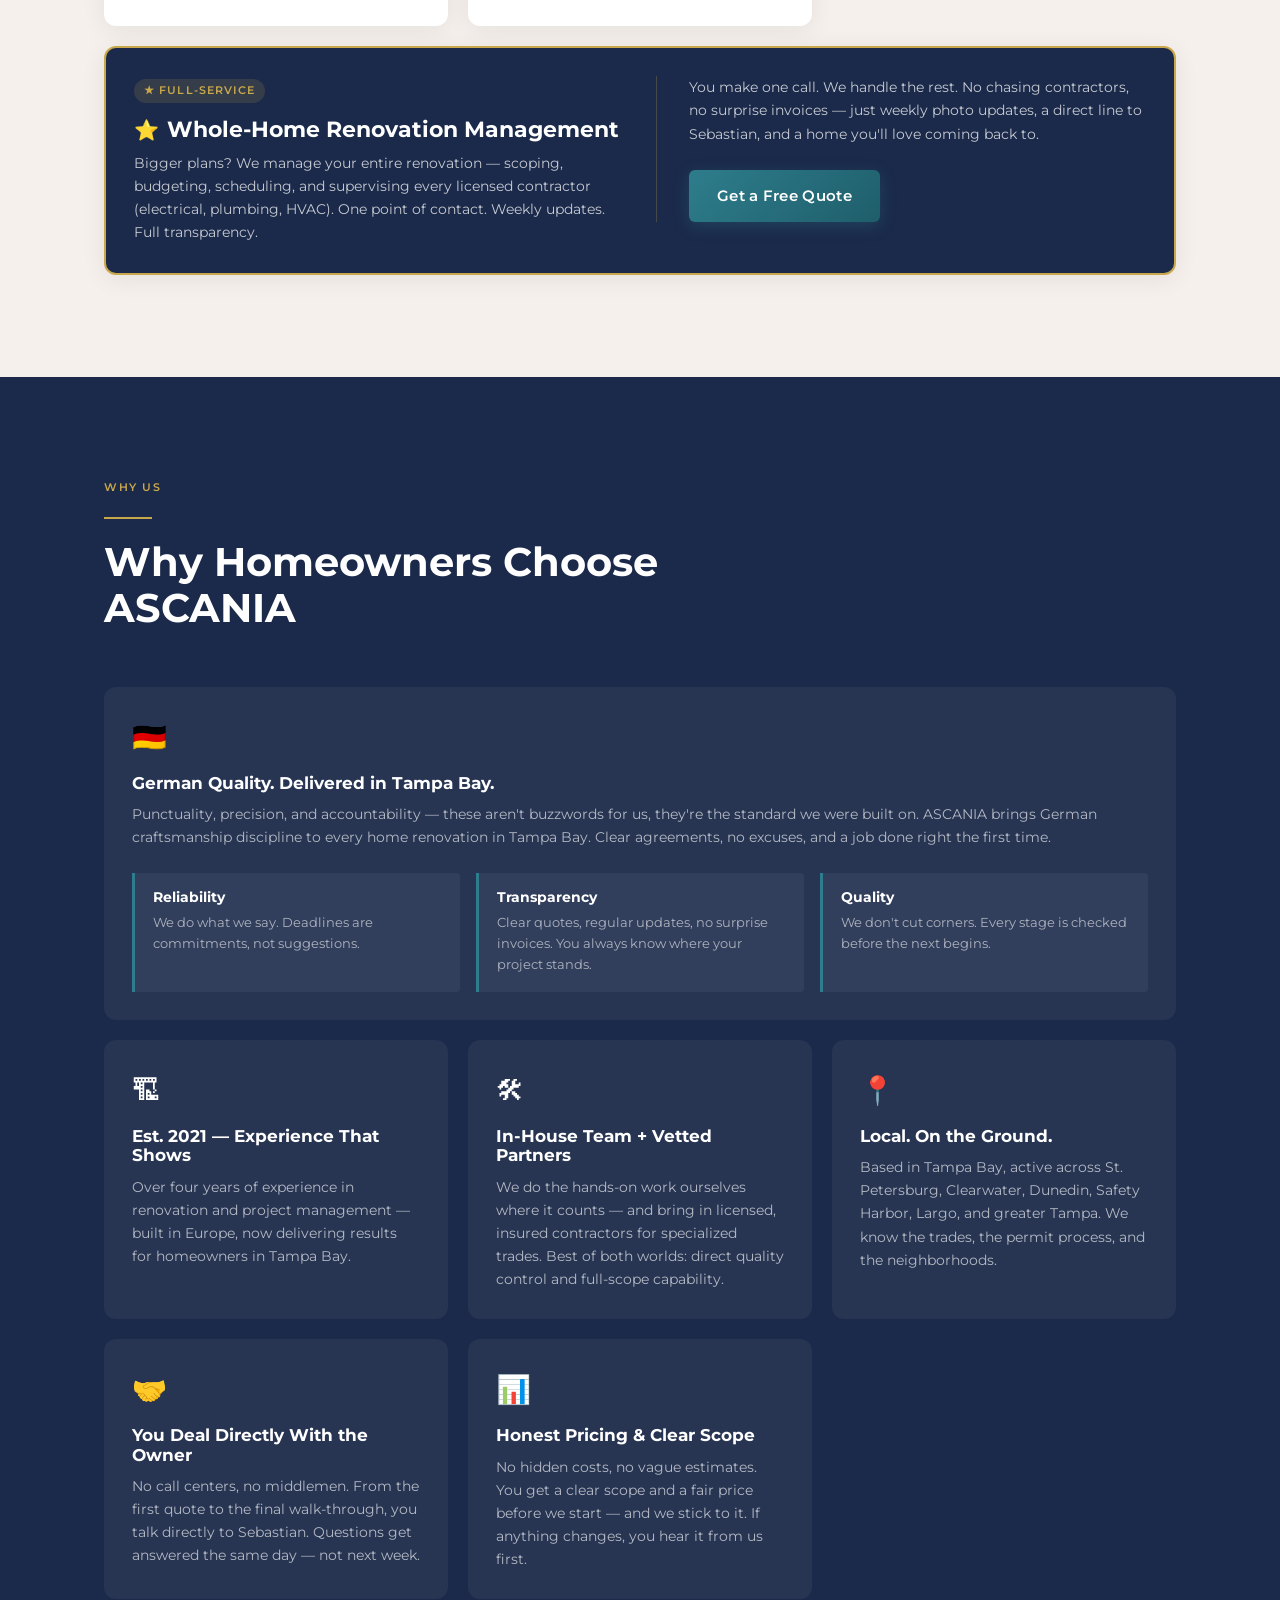
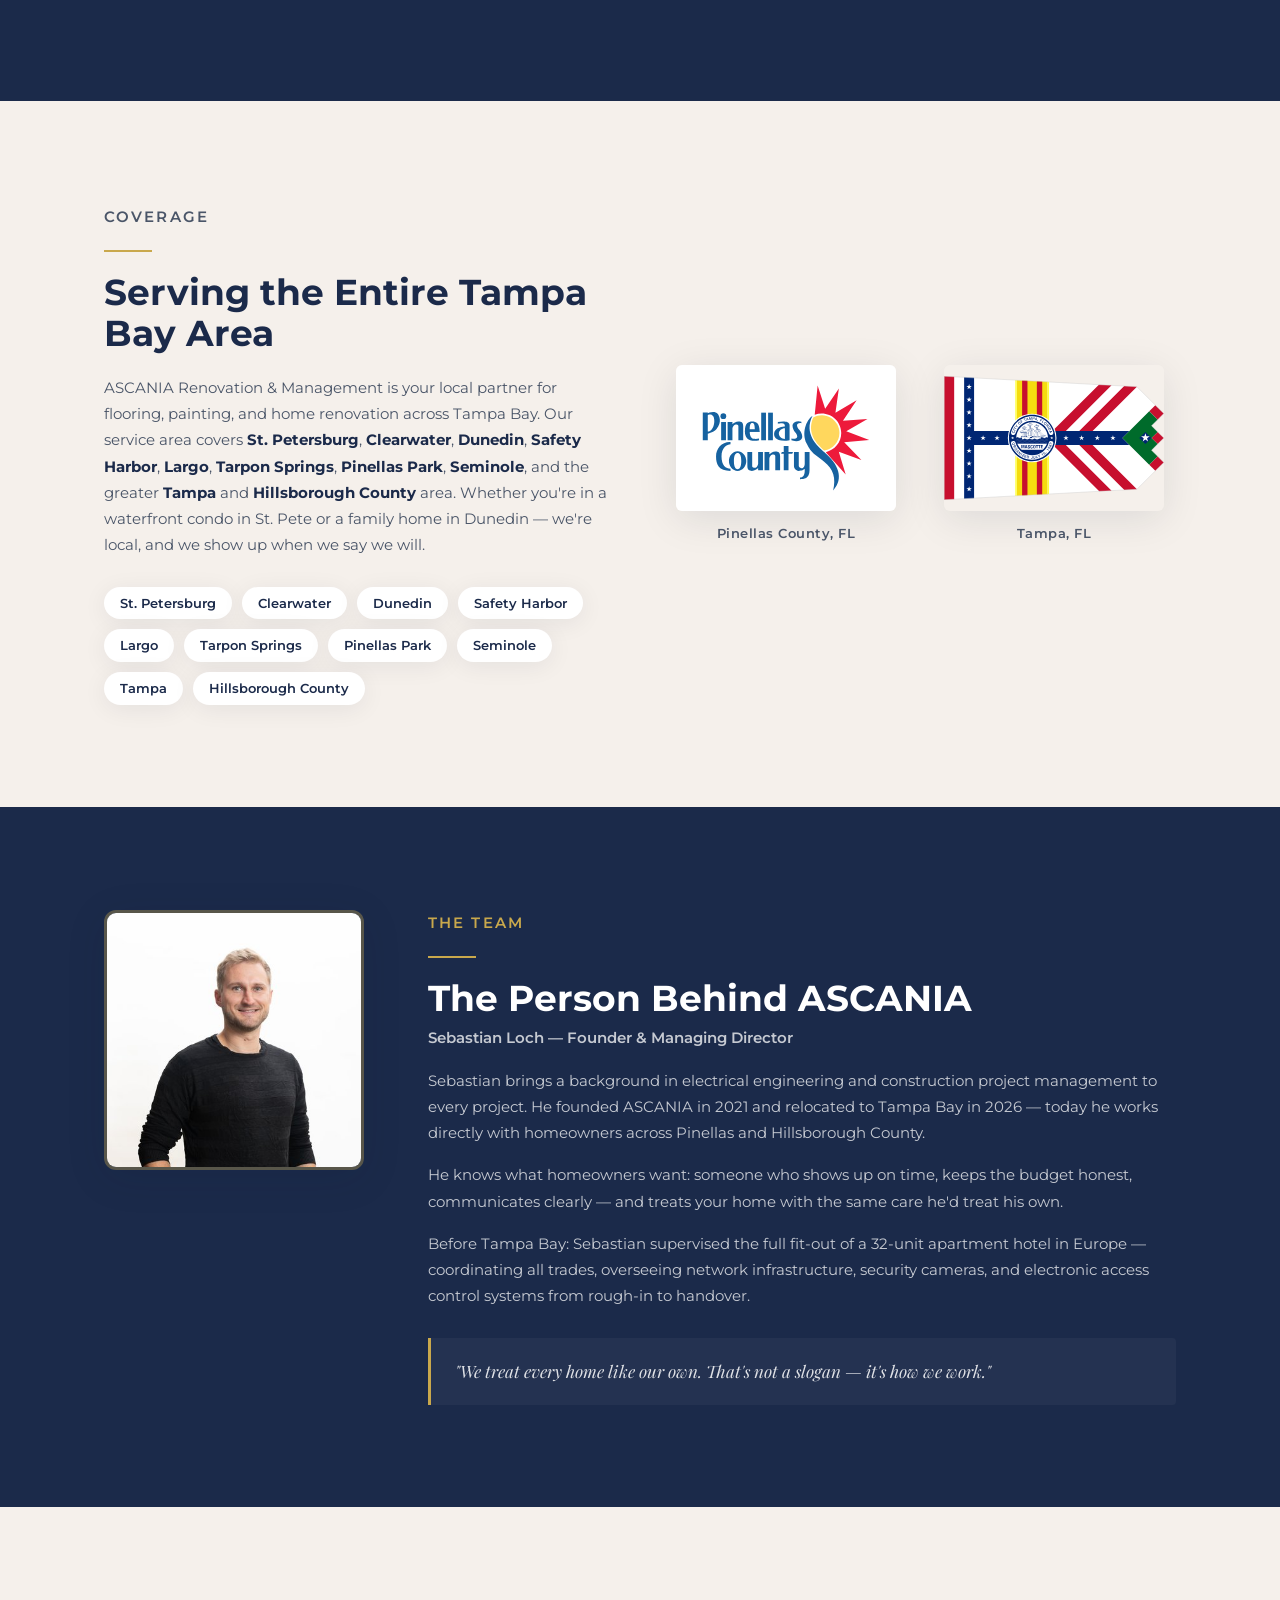
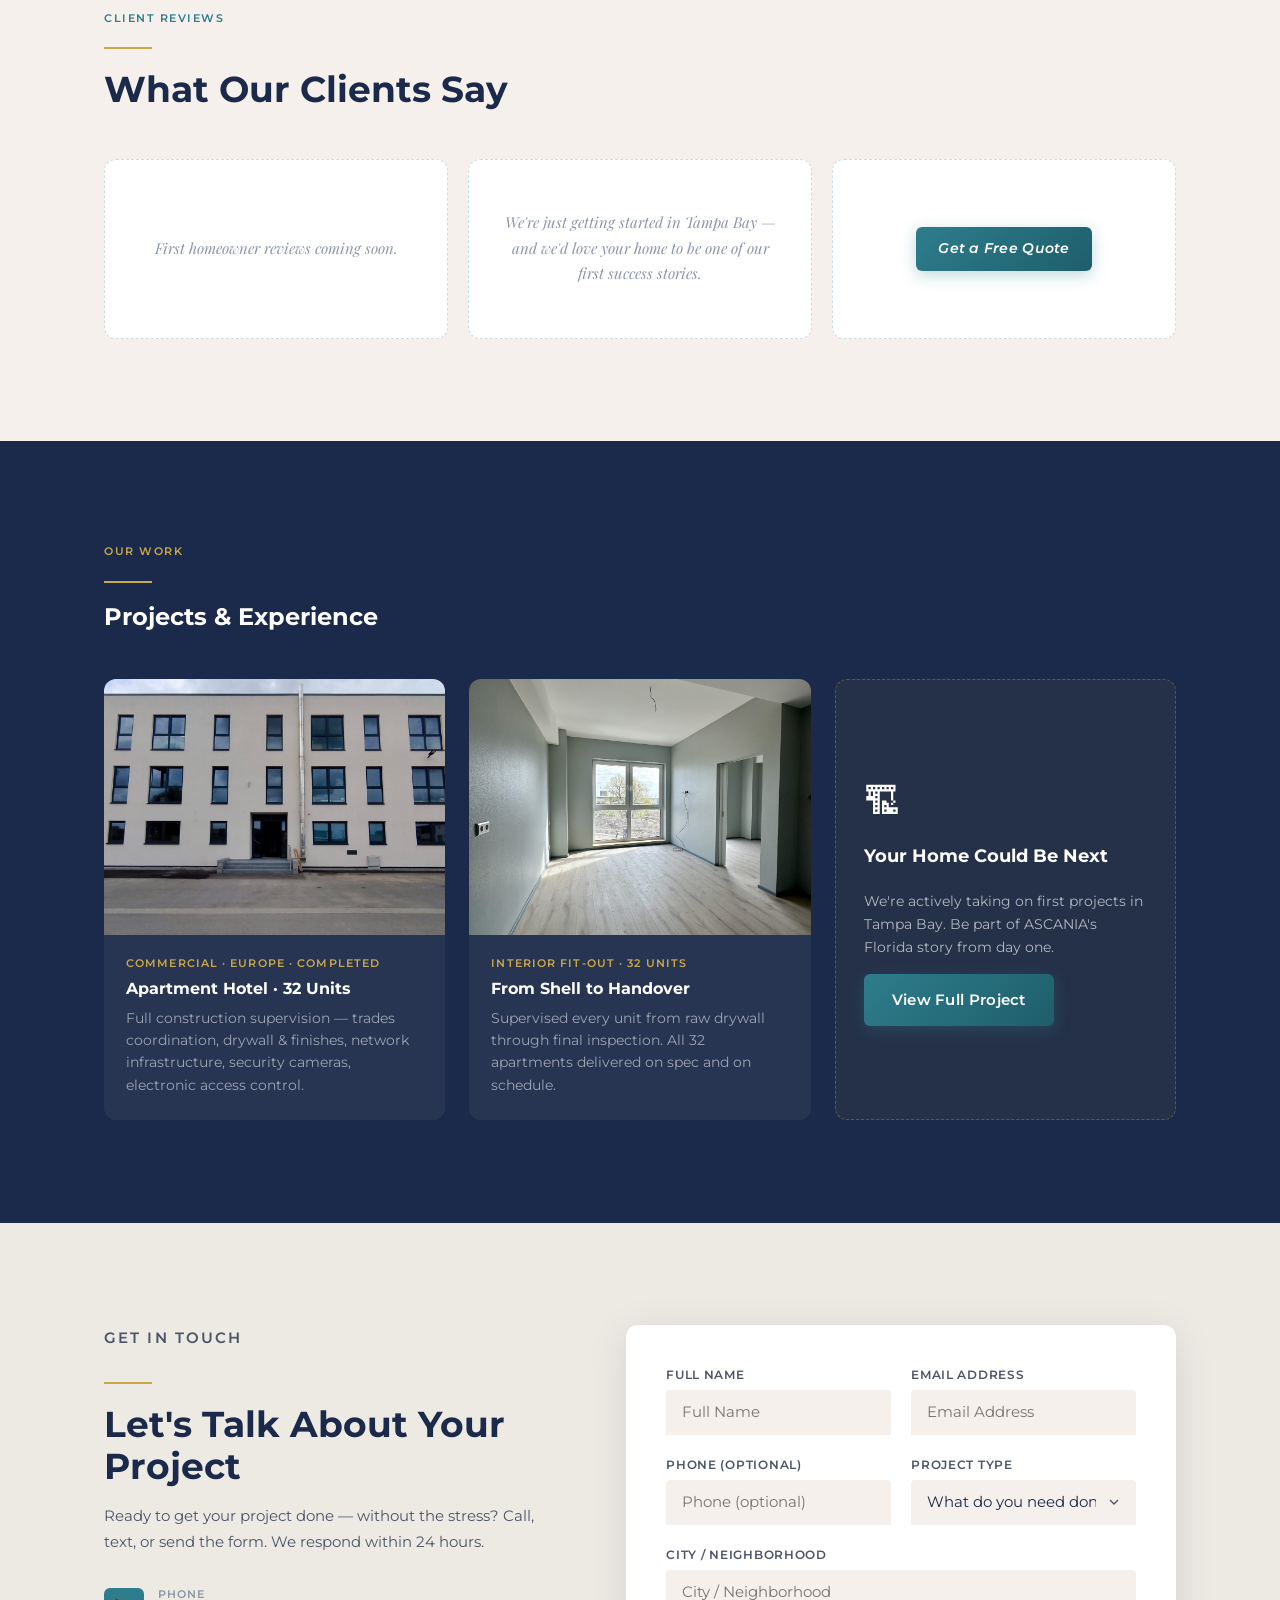
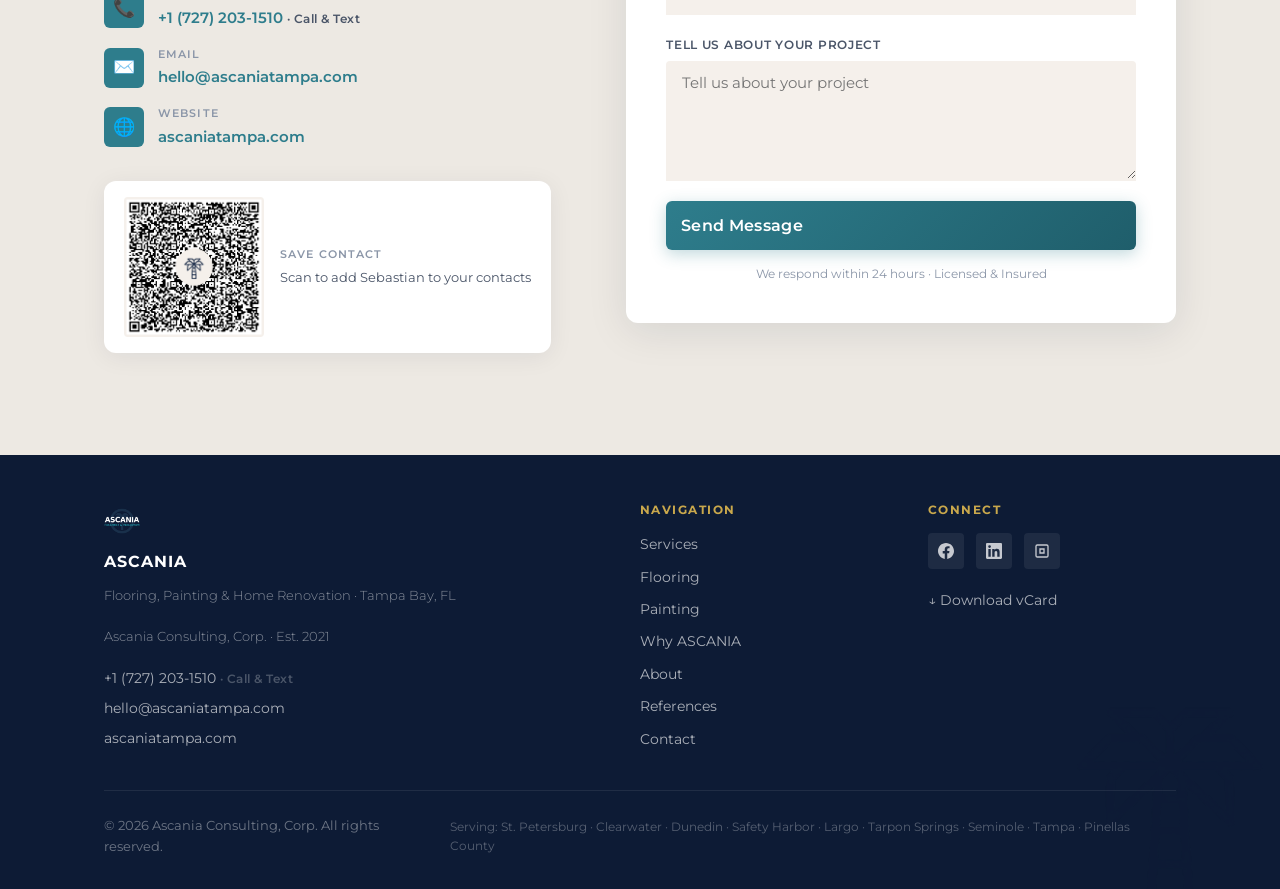
==== commit b38b6c7f: "Refocus site on homeowners, add flooring & painting SEO pages - Rewrite homepage copy (EN+DE) for ho" ====
--- a/index.html
+++ b/index.html
@@ -5,16 +5,16 @@
   <meta name="viewport" content="width=device-width, initial-scale=1.0" />
 
   <!-- SEO Meta -->
-  <title>Renovation &amp; Flooring Tampa Bay | Homeowners &amp; Investors | St. Pete, Clearwater | ASCANIA</title>
-  <meta name="description" content="Professional renovation, flooring &amp; painting for homeowners and investors in St. Petersburg, Clearwater, Dunedin &amp; Tampa Bay. German quality. In-house team + licensed partners. Est. 2021." />
-  <meta name="keywords" content="renovation management Tampa Bay, project management St. Petersburg FL, renovation contractor Clearwater, real estate renovation Florida, property management Tampa, DACH investors Florida" />
+  <title>Home Renovation, Flooring &amp; Painting Tampa Bay | ASCANIA</title>
+  <meta name="description" content="Flooring, painting &amp; home renovation for homeowners in Tampa, St. Petersburg &amp; Clearwater. Licensed &amp; insured. German quality. Get a free quote today." />
+  <meta name="keywords" content="home renovation Tampa Bay, flooring contractor St. Petersburg, interior painting Clearwater, home remodeling Pinellas County, handyman Tampa, vinyl flooring installation Tampa" />
   <link rel="canonical" href="https://www.ascaniatampa.com/" />
 
   <!-- Open Graph -->
   <meta property="og:type"        content="website" />
   <meta property="og:url"         content="https://www.ascaniatampa.com/" />
   <meta property="og:title"       content="ASCANIA Renovation &amp; Management · Tampa Bay, FL" />
-  <meta property="og:description" content="Renovation, flooring &amp; painting for homeowners and investors in Tampa Bay. German quality. In-house team + licensed partners. English &amp; German." />
+  <meta property="og:description" content="Flooring, painting &amp; home renovation for homeowners in Tampa Bay. We treat your home like our own. Licensed &amp; insured. Get a free quote." />
   <meta property="og:image"       content="https://www.ascaniatampa.com/assets/images/ascania_logo_on_dark.png" />
   <meta name="twitter:card"       content="summary_large_image" />
 
@@ -39,7 +39,7 @@
     "@context": "https://schema.org",
     "@type": "LocalBusiness",
     "name": "ASCANIA Renovation & Management",
-    "description": "Renovation, flooring and painting for homeowners and investors in Tampa Bay, FL",
+    "description": "Flooring installation, interior painting, drywall and home renovation for homeowners in Tampa Bay, FL",
     "url": "https://www.ascaniatampa.com",
     "telephone": "+17272031510",
     "email": "hello@ascaniatampa.com",
@@ -79,8 +79,9 @@
 
     <!-- Desktop Links -->
     <ul class="nav-links" role="list">
-      <li><a href="#pain-points" data-i18n="nav-process">How It Works</a></li>
       <li><a href="#services"    data-i18n="nav-services">Services</a></li>
+      <li><a href="flooring-installation-tampa/" data-i18n="nav-flooring">Flooring</a></li>
+      <li><a href="interior-painting-tampa/"     data-i18n="nav-painting">Painting</a></li>
       <li><a href="#why-ascania" data-i18n="nav-why">Why ASCANIA</a></li>
       <li><a href="#about"       data-i18n="nav-about">About</a></li>
       <li><a href="references/index.html"  data-i18n="nav-references">References</a></li>
@@ -94,7 +95,7 @@
         <button class="lang-btn"        data-lang="de" aria-label="Deutsch">DE</button>
       </div>
       <!-- CTA -->
-      <a href="#contact" class="btn btn-primary" style="padding:10px 20px;font-size:.8125rem;" data-i18n="nav-cta">Get in Touch</a>
+      <a href="#contact" class="btn btn-primary" style="padding:10px 20px;font-size:.8125rem;" data-i18n="nav-cta">Get a Free Quote</a>
       <!-- Hamburger -->
       <button class="hamburger" id="hamburger" aria-label="Open menu" aria-expanded="false" aria-controls="mobile-menu">
         <span></span><span></span><span></span>
@@ -105,8 +106,9 @@
 
 <!-- Mobile Menu -->
 <nav class="mobile-menu" id="mobile-menu" aria-label="Mobile navigation">
-  <a href="#pain-points" data-i18n="nav-process">How It Works</a>
   <a href="#services"    data-i18n="nav-services">Services</a>
+  <a href="flooring-installation-tampa/" data-i18n="nav-flooring">Flooring</a>
+  <a href="interior-painting-tampa/"     data-i18n="nav-painting">Painting</a>
   <a href="#why-ascania" data-i18n="nav-why">Why ASCANIA</a>
   <a href="#about"       data-i18n="nav-about">About</a>
   <a href="references/index.html"  data-i18n="nav-references">References</a>
@@ -115,7 +117,7 @@
     <button class="lang-btn active" data-lang="en">EN</button>
     <button class="lang-btn"        data-lang="de">DE</button>
   </div>
-  <a href="#contact" class="btn btn-teal" data-i18n="nav-cta">Get in Touch</a>
+  <a href="#contact" class="btn btn-teal" data-i18n="nav-cta">Get a Free Quote</a>
 </nav>
 
 
@@ -136,24 +138,24 @@
       <div class="hero-content">
         <div class="hero-badge fade-up">
           <span>📍</span>
-          <span data-i18n="hero-badge">Est. 2021 · Serving Tampa Bay, FL</span>
+          <span data-i18n="hero-badge">Serving Tampa Bay since 2021</span>
         </div>
 
         <h1 id="hero-heading" class="hero-h1 fade-up" data-i18n="hero-h1">
-          Your Renovation. Done Right. Stress-Free.
+          Your Home Renovation. Done Right. Stress-Free.
         </h1>
 
         <p class="hero-h2 fade-up" data-i18n="hero-h2">
-          Renovation &amp; Project Management for Homeowners and Investors in St. Pete, Clearwater, Tampa &amp; Pinellas County
+          Flooring, Painting &amp; Renovation for Homeowners in Tampa, St. Petersburg &amp; Clearwater
         </p>
 
         <p class="hero-body fade-up" data-i18n="hero-body">
-          Whether it's your home or your investment — ASCANIA renovates, coordinates, and delivers your project on time, on budget, and to a standard you can rely on. German quality, right here in Tampa Bay.
+          New floors, fresh paint, a bathroom that finally feels right — ASCANIA gets it done on time, on budget, and without the chaos. You make one call. We handle the rest. We treat your home like our own.
         </p>
 
         <div class="hero-ctas fade-up">
           <a href="#contact" class="btn btn-teal" data-i18n="hero-cta1">Get a Free Quote</a>
-          <a href="#process" class="btn btn-secondary" data-i18n="hero-cta2">How It Works</a>
+          <a href="tel:+17272031510" class="btn btn-secondary" data-i18n="hero-cta2">Call or Text (727) 203-1510</a>
         </div>
       </div>
 
@@ -182,29 +184,29 @@
 
     <div class="pain-grid">
       <div class="pain-card fade-up">
+        <span class="icon">📵</span>
+        <strong data-i18n="pain-1-title">"I can't find anyone reliable"</strong>
+        <p data-i18n="pain-1-body">They don't call back. They don't show up. And when they finally do, the price has changed.</p>
+      </div>
+      <div class="pain-card fade-up">
         <span class="icon">🏠</span>
-        <strong data-i18n="pain-1-title">"I just want it done right, without the headache"</strong>
-        <p data-i18n="pain-1-body">You don't have time to chase contractors or fix someone else's mistakes. You want one reliable partner.</p>
+        <strong data-i18n="pain-2-title">"I don't know who to trust with my home"</strong>
+        <p data-i18n="pain-2-body">Letting someone into your house is a matter of trust. You want a crew that treats it with respect.</p>
+      </div>
+      <div class="pain-card fade-up">
+        <span class="icon">🧹</span>
+        <strong data-i18n="pain-3-title">"The last contractor left a mess"</strong>
+        <p data-i18n="pain-3-body">Dust everywhere, sloppy edges, and a punch list nobody ever came back to finish.</p>
       </div>
       <div class="pain-card fade-up">
         <span class="icon">💸</span>
-        <strong data-i18n="pain-2-title">"The last renovation went over budget — again"</strong>
-        <p data-i18n="pain-2-body">No clear cost tracking, no accountability. You find out when it's too late.</p>
+        <strong data-i18n="pain-4-title">"I'm afraid of surprise invoices"</strong>
+        <p data-i18n="pain-4-body">The quote was one number. The final bill was another. And nobody warned you in between.</p>
       </div>
       <div class="pain-card fade-up">
         <span class="icon">⏳</span>
-        <strong data-i18n="pain-3-title">"It was supposed to be done 6 weeks ago"</strong>
-        <p data-i18n="pain-3-body">Every delay costs you rent, carrying costs, and nerves.</p>
-      </div>
-      <div class="pain-card fade-up">
-        <span class="icon">📵</span>
-        <strong data-i18n="pain-4-title">"I can't get a straight answer from anyone on site"</strong>
-        <p data-i18n="pain-4-body">Contractors don't call back. Nobody takes responsibility.</p>
-      </div>
-      <div class="pain-card fade-up">
-        <span class="icon">😟</span>
-        <strong data-i18n="pain-5-title">"I'm afraid of being overcharged or left with bad work"</strong>
-        <p data-i18n="pain-5-body">Without someone who knows the trade, how do you know the price and quality are fair?</p>
+        <strong data-i18n="pain-5-title">"I just want it done right — I don't have time for this"</strong>
+        <p data-i18n="pain-5-body">You're busy. You don't want to manage a renovation — you want it handled, start to finish.</p>
       </div>
     </div>
 
@@ -232,19 +234,19 @@
         <div class="step-number">01</div>
         <div class="step-teal-line"></div>
         <h3 data-i18n="step1-h3">You Contact Us</h3>
-        <p data-i18n="step1-body">Tell us about your property and your project. We respond within 24 hours — in English or German. No obligation, no sales pitch.</p>
+        <p data-i18n="step1-body">Call, text, or send the form. Tell us about your home and what you'd like done. We respond within 24 hours — no obligation, no sales pitch.</p>
       </div>
       <div class="process-step fade-up">
         <div class="step-number">02</div>
         <div class="step-teal-line"></div>
-        <h3 data-i18n="step2-h3">We Build Your Plan</h3>
-        <p data-i18n="step2-body">We assess the scope, handle the work we do in-house, and source licensed contractors for specialized trades. You get a clear budget and timeline. You approve. We execute.</p>
+        <h3 data-i18n="step2-h3">You Get a Clear Quote</h3>
+        <p data-i18n="step2-body">We look at the space, walk you through your options, and give you a clear price and timeline. No vague estimates, no hidden extras. You approve before anything starts.</p>
       </div>
       <div class="process-step fade-up">
         <div class="step-number">03</div>
         <div class="step-teal-line"></div>
-        <h3 data-i18n="step3-h3">We Deliver. You Stay Informed.</h3>
-        <p data-i18n="step3-body">Weekly photo updates, cost reports, and a direct line to Sebastian throughout the entire project. You always know what's happening — without having to ask.</p>
+        <h3 data-i18n="step3-h3">We Deliver. You Relax.</h3>
+        <p data-i18n="step3-body">We show up when we say we will, protect your floors and furniture, keep you updated throughout, and leave your home clean. You get a final walk-through — and a result you'll love.</p>
       </div>
     </div>
   </div>
@@ -259,8 +261,8 @@
     <div class="services-header">
       <p class="eyebrow" data-i18n="services-eyebrow">What We Do</p>
       <span class="gold-line"></span>
-      <h2 id="services-heading" class="fade-up" data-i18n="services-h2">We Manage. We Renovate.</h2>
-      <p class="fade-up" data-i18n="services-intro">Whether you're flipping a property in St. Petersburg, turning over a rental in Clearwater, or upgrading units across Pinellas County — ASCANIA handles your renovation from start to finish.</p>
+      <h2 id="services-heading" class="fade-up" data-i18n="services-h2">One Team for Your Whole Project</h2>
+      <p class="fade-up" data-i18n="services-intro">New floors in the living room, a fresh coat of paint, a bathroom upgrade — ASCANIA handles your project from first call to final walk-through. We do the hands-on work ourselves, and bring in licensed, insured partners for specialized trades. You always know who's in your home.</p>
     </div>
 
     <div class="services-grid">
@@ -268,12 +270,14 @@
       <div class="service-card service-card--core fade-up">
         <span class="service-card-tag" data-i18n="tag-core">★ Core Specialty</span>
         <h3 data-i18n="s3-h3">Flooring</h3>
-        <p data-i18n="s3-body">Professional flooring installation — laminate, vinyl, hardwood, and luxury vinyl plank. Precise prep, clean edges, flawless finish. One of our core specialties, done entirely in-house.</p>
+        <p data-i18n="s3-body">Luxury vinyl plank, laminate, hardwood, and vinyl — installed with precise prep, clean edges, and a flawless finish. One of our core specialties, done entirely in-house.</p>
+        <a href="flooring-installation-tampa/" class="service-card-link" data-i18n="s3-link">Flooring details →</a>
       </div>
       <div class="service-card service-card--core fade-up">
         <span class="service-card-tag" data-i18n="tag-core">★ Core Specialty</span>
         <h3 data-i18n="s1-h3">Painting &amp; Wallpapering</h3>
         <p data-i18n="s1-body">Interior and exterior painting done right — proper prep, premium materials, crisp lines. Whether a single room or a whole home, we deliver a finish that lasts. A core ASCANIA specialty.</p>
+        <a href="interior-painting-tampa/" class="service-card-link" data-i18n="s1-link">Painting details →</a>
       </div>
 
       <!-- Supporting Services -->
@@ -285,24 +289,24 @@
       <div class="service-card fade-up">
         <span class="service-card-tag" data-i18n="tag-coordinated">In-house + Coordination</span>
         <h3 data-i18n="s4-h3">Remodeling &amp; Upgrades</h3>
-        <p data-i18n="s4-body">Kitchen and bathroom upgrades, room makeovers, and value-add renovations. We handle the cosmetic work and coordinate licensed trades where required.</p>
+        <p data-i18n="s4-body">Bathroom refreshes, kitchen upgrades, and room makeovers. We handle the cosmetic work and coordinate licensed trades where required.</p>
       </div>
       <div class="service-card fade-up">
         <span class="service-card-tag" data-i18n="tag-inhouse">In-house</span>
         <h3 data-i18n="s5-h3">Installation &amp; Repairs</h3>
-        <p data-i18n="s5-body">Fixtures, fittings, minor repairs, and handyman services. The small things that make a property rent-ready.</p>
+        <p data-i18n="s5-body">Fixtures, fittings, minor repairs, and honey-do lists. The small things that make your home work the way it should.</p>
       </div>
 
       <!-- Featured PM Card -->
       <div class="service-card service-card--featured fade-up">
         <div class="featured-left">
-          <span class="service-card-tag" data-i18n="tag-flagship">★ Core Service</span>
-          <h3><span class="service-star">⭐</span><span data-i18n="s6-h3">Renovation Project Management</span></h3>
-          <p data-i18n="s6-body-l">The heart of ASCANIA. We manage your entire renovation — scoping, budgeting, scheduling, and supervising every licensed contractor (electrical, plumbing, HVAC, structural). One point of contact. Weekly updates. Full transparency.</p>
+          <span class="service-card-tag" data-i18n="tag-flagship">★ Full-Service</span>
+          <h3><span class="service-star">⭐</span><span data-i18n="s6-h3">Whole-Home Renovation Management</span></h3>
+          <p data-i18n="s6-body-l">Bigger plans? We manage your entire renovation — scoping, budgeting, scheduling, and supervising every licensed contractor (electrical, plumbing, HVAC). One point of contact. Weekly updates. Full transparency.</p>
         </div>
         <div class="featured-right">
-          <p data-i18n="s6-body-r">Especially designed for remote and international investors who can't be on-site. We protect your budget, keep the project on schedule, and keep you fully informed — every step of the way.</p>
-          <a href="#contact" class="btn btn-teal" style="margin-top:24px;" data-i18n="nav-cta">Get in Touch</a>
+          <p data-i18n="s6-body-r">You make one call. We handle the rest. No chasing contractors, no surprise invoices — just weekly photo updates, a direct line to Sebastian, and a home you'll love coming back to.</p>
+          <a href="#contact" class="btn btn-teal" style="margin-top:24px;" data-i18n="nav-cta">Get a Free Quote</a>
         </div>
       </div>
     </div>
@@ -318,7 +322,7 @@
     <div class="why-header">
       <p class="eyebrow" data-i18n="why-eyebrow">Why Us</p>
       <span class="gold-line"></span>
-      <h2 id="why-heading" class="fade-up" data-i18n="why-h2">Why Homeowners &amp; Investors Choose ASCANIA</h2>
+      <h2 id="why-heading" class="fade-up" data-i18n="why-h2">Why Homeowners Choose ASCANIA</h2>
     </div>
 
     <div class="usp-grid">
@@ -326,7 +330,7 @@
       <div class="usp-card usp-card--wide fade-up">
         <span class="usp-icon">🇩🇪</span>
         <h3 data-i18n="usp1-h3">German Quality. Delivered in Tampa Bay.</h3>
-        <p data-i18n="usp1-body">Punctuality, precision, and accountability — these aren't buzzwords for us, they're the standard we were built on. ASCANIA brings European engineering discipline to every renovation project in Tampa Bay. Clear agreements, no excuses, and a job done right the first time.</p>
+        <p data-i18n="usp1-body">Punctuality, precision, and accountability — these aren't buzzwords for us, they're the standard we were built on. ASCANIA brings German craftsmanship discipline to every home renovation in Tampa Bay. Clear agreements, no excuses, and a job done right the first time.</p>
         <div class="usp-subcards">
           <div class="usp-subcard">
             <h4 data-i18n="sub1-h4">Reliability</h4>
@@ -334,7 +338,7 @@
           </div>
           <div class="usp-subcard">
             <h4 data-i18n="sub2-h4">Transparency</h4>
-            <p data-i18n="sub2-body">Weekly reports, cost breakdowns, photo updates. No surprises.</p>
+            <p data-i18n="sub2-body">Clear quotes, regular updates, no surprise invoices. You always know where your project stands.</p>
           </div>
           <div class="usp-subcard">
             <h4 data-i18n="sub3-h4">Quality</h4>
@@ -346,7 +350,7 @@
       <div class="usp-card fade-up">
         <span class="usp-icon">🏗</span>
         <h3 data-i18n="usp2-h3">Est. 2021 — Experience That Shows</h3>
-        <p data-i18n="usp2-body">Over four years of experience in renovation management and project coordination — built in Europe, now delivering results in Tampa Bay.</p>
+        <p data-i18n="usp2-body">Over four years of experience in renovation and project management — built in Europe, now delivering results for homeowners in Tampa Bay.</p>
       </div>
       <div class="usp-card fade-up">
         <span class="usp-icon">🛠</span>
@@ -356,17 +360,17 @@
       <div class="usp-card fade-up">
         <span class="usp-icon">📍</span>
         <h3 data-i18n="usp4-h3">Local. On the Ground.</h3>
-        <p data-i18n="usp4-body">Based in Tampa Bay, active across St. Petersburg, Clearwater, Dunedin, Safety Harbor, Largo, and greater Tampa. We know the contractors, the permit process, and the neighborhoods.</p>
+        <p data-i18n="usp4-body">Based in Tampa Bay, active across St. Petersburg, Clearwater, Dunedin, Safety Harbor, Largo, and greater Tampa. We know the trades, the permit process, and the neighborhoods.</p>
       </div>
       <div class="usp-card fade-up">
-        <span class="usp-icon">🗣</span>
-        <h3 data-i18n="usp5-h3">German &amp; English. No Barriers.</h3>
-        <p data-i18n="usp5-body">European investor? We speak your language — literally. Full project communication in English and German. No misunderstandings, no lost in translation.</p>
+        <span class="usp-icon">🤝</span>
+        <h3 data-i18n="usp5-h3">You Deal Directly With the Owner</h3>
+        <p data-i18n="usp5-body">No call centers, no middlemen. From the first quote to the final walk-through, you talk directly to Sebastian. Questions get answered the same day — not next week.</p>
       </div>
       <div class="usp-card fade-up">
         <span class="usp-icon">📊</span>
         <h3 data-i18n="usp6-h3">Honest Pricing &amp; Clear Scope</h3>
-        <p data-i18n="usp6-body">No hidden costs, no vague estimates. You get a clear scope and a fair price before we start — whether it's your home or your investment.</p>
+        <p data-i18n="usp6-body">No hidden costs, no vague estimates. You get a clear scope and a fair price before we start — and we stick to it. If anything changes, you hear it from us first.</p>
       </div>
     </div>
   </div>
@@ -384,7 +388,7 @@
         <span class="gold-line"></span>
         <h2 id="area-heading" class="fade-up" data-i18n="area-h2">Serving the Entire Tampa Bay Area</h2>
         <p class="fade-up" data-i18n="area-body" data-i18n-html>
-          ASCANIA Renovation &amp; Management is your local partner for renovation and project management across Tampa Bay. Our service area covers <strong>St. Petersburg</strong>, <strong>Clearwater</strong>, <strong>Dunedin</strong>, <strong>Safety Harbor</strong>, <strong>Largo</strong>, <strong>Tarpon Springs</strong>, <strong>Pinellas Park</strong>, <strong>Seminole</strong>, and the greater <strong>Tampa</strong> and <strong>Hillsborough County</strong> area. Whether your property is a waterfront condo on the Gulf Coast or a single-family home in an up-and-coming neighborhood — we're on the ground, so you don't have to be.
+          ASCANIA Renovation &amp; Management is your local partner for flooring, painting, and home renovation across Tampa Bay. Our service area covers <strong>St. Petersburg</strong>, <strong>Clearwater</strong>, <strong>Dunedin</strong>, <strong>Safety Harbor</strong>, <strong>Largo</strong>, <strong>Tarpon Springs</strong>, <strong>Pinellas Park</strong>, <strong>Seminole</strong>, and the greater <strong>Tampa</strong> and <strong>Hillsborough County</strong> area. Whether you're in a waterfront condo in St. Pete or a family home in Dunedin — we're local, and we show up when we say we will.
         </p>
         <div class="city-tags fade-up">
           <span class="city-tag">St. Petersburg</span>
@@ -442,11 +446,11 @@
         <span class="gold-line"></span>
         <h2 id="about-heading" class="fade-up" data-i18n="about-h2">The Person Behind ASCANIA</h2>
         <p class="about-name fade-up" data-i18n="about-name">Sebastian Loch — Founder &amp; Managing Director</p>
-        <p class="fade-up" data-i18n="about-p1">Sebastian brings a background in electrical engineering, construction project management, and real estate investment to every project. He founded ASCANIA in 2021 and relocated to Tampa Bay in 2026 — working directly with real estate investors, house flippers, short-term rental operators, and property managers across Pinellas and Hillsborough County.</p>
-        <p class="fade-up" data-i18n="about-p2">He knows what investors need: someone on the ground who protects the budget, keeps contractors accountable, and communicates clearly — without excuses.</p>
+        <p class="fade-up" data-i18n="about-p1">Sebastian brings a background in electrical engineering and construction project management to every project. He founded ASCANIA in 2021 and relocated to Tampa Bay in 2026 — today he works directly with homeowners across Pinellas and Hillsborough County.</p>
+        <p class="fade-up" data-i18n="about-p2">He knows what homeowners want: someone who shows up on time, keeps the budget honest, communicates clearly — and treats your home with the same care he'd treat his own.</p>
         <p class="fade-up" data-i18n="about-p3">Before Tampa Bay: Sebastian supervised the full fit-out of a 32-unit apartment hotel in Europe — coordinating all trades, overseeing network infrastructure, security cameras, and electronic access control systems from rough-in to handover.</p>
         <div class="about-quote fade-up">
-          <p class="serif-italic" data-i18n="about-quote">"I built ASCANIA for investors who are serious about their projects — and serious about their returns."</p>
+          <p class="serif-italic" data-i18n="about-quote">"We treat every home like our own. That's not a slogan — it's how we work."</p>
         </div>
       </div>
     </div>
@@ -466,10 +470,10 @@
     </div>
     <div class="testimonials-grid">
       <div class="testimonial-card fade-up">
-        <p class="testimonial-placeholder" data-i18n="test-ph1">First client reviews coming soon.</p>
+        <p class="testimonial-placeholder" data-i18n="test-ph1">First homeowner reviews coming soon.</p>
       </div>
       <div class="testimonial-card fade-up" style="align-items:center;">
-        <p class="testimonial-placeholder" data-i18n="test-ph2">We are just getting started in Tampa Bay — and we'd love your project to be one of our first success stories.</p>
+        <p class="testimonial-placeholder" data-i18n="test-ph2">We're just getting started in Tampa Bay — and we'd love your home to be one of our first success stories.</p>
       </div>
       <div class="testimonial-card fade-up">
         <p class="testimonial-placeholder" style="display:flex;flex-direction:column;align-items:center;gap:12px;">
@@ -529,7 +533,7 @@
       <article class="ref-card ref-card--cta fade-up">
         <div class="ref-cta-inner">
           <span class="ref-cta-icon">🏗</span>
-          <h3 data-i18n="ref-cta-h3">Your Project Could Be Next</h3>
+          <h3 data-i18n="ref-cta-h3">Your Home Could Be Next</h3>
           <p data-i18n="ref-cta-body">We're actively taking on first projects in Tampa Bay. Be part of ASCANIA's Florida story from day one.</p>
           <a href="references/index.html" class="btn btn-teal" data-i18n="ref-view-all">View Full Project</a>
         </div>
@@ -550,7 +554,7 @@
         <p class="eyebrow" data-i18n="contact-eyebrow">Get in Touch</p>
         <span class="gold-line"></span>
         <h2 id="contact-heading" class="fade-up" data-i18n="contact-h2">Let's Talk About Your Project</h2>
-        <p class="fade-up" data-i18n="contact-body">Ready to take the stress out of your next renovation? Whether you're calling from Tampa Bay or from Europe — reach out. We respond within 24 hours, in English or German.</p>
+        <p class="fade-up" data-i18n="contact-body">Ready to get your project done — without the stress? Call, text, or send the form. We respond within 24 hours.</p>
 
         <div class="contact-details fade-up">
           <div class="contact-item">
@@ -616,13 +620,14 @@
             </div>
             <div class="form-group">
               <label class="form-label" for="f-type" data-i18n="f-type">Project Type</label>
-              <select id="f-type" name="project_type" class="form-select" data-i18n-options="f-type-ph,f-type-homeowner,f-type-flip,f-type-rental,f-type-str,f-type-other">
-                <option value=""           data-i18n="f-type-ph">Select project type</option>
-                <option value="homeowner"  data-i18n="f-type-homeowner">Homeowner Renovation</option>
-                <option value="flip"       data-i18n="f-type-flip">Property Flip</option>
-                <option value="rental"     data-i18n="f-type-rental">Rental Turnover</option>
-                <option value="str"        data-i18n="f-type-str">STR / Vacation Rental</option>
-                <option value="other"      data-i18n="f-type-other">Other</option>
+              <select id="f-type" name="project_type" class="form-select" data-i18n-options="f-type-ph,f-type-flooring,f-type-painting,f-type-bath,f-type-kitchen,f-type-multi,f-type-other">
+                <option value=""          data-i18n="f-type-ph">What do you need done?</option>
+                <option value="flooring"  data-i18n="f-type-flooring">Flooring Installation</option>
+                <option value="painting"  data-i18n="f-type-painting">Interior Painting</option>
+                <option value="bathroom"  data-i18n="f-type-bath">Bathroom Remodel</option>
+                <option value="kitchen"   data-i18n="f-type-kitchen">Kitchen Upgrade</option>
+                <option value="multi"     data-i18n="f-type-multi">Multiple Rooms / Full Home</option>
+                <option value="other"     data-i18n="f-type-other">Other / Not Sure Yet</option>
               </select>
             </div>
           </div>
@@ -647,7 +652,7 @@
           <div class="cf-turnstile" data-sitekey="0x4AAAAAADiO7XM2zXxOLLot" data-theme="light" style="margin-bottom:16px;"></div>
 
           <button type="submit" class="btn btn-teal form-submit" data-i18n="f-submit">Send Message</button>
-          <p class="form-note" data-i18n="f-note">We respond within 24 hours · English &amp; German</p>
+          <p class="form-note" data-i18n="f-note">We respond within 24 hours · Licensed &amp; Insured</p>
         </form>
       </div>
     </div>
@@ -676,7 +681,7 @@
                onerror="this.style.display='none';" />
           <p class="footer-brand-name">ASCANIA</p>
         </div>
-        <p class="footer-tagline" data-i18n="footer-tagline">Renovation &amp; Project Management · Tampa Bay, FL</p>
+        <p class="footer-tagline" data-i18n="footer-tagline">Flooring, Painting &amp; Home Renovation · Tampa Bay, FL</p>
         <p class="footer-tagline" data-i18n="footer-legal">Ascania Consulting, Corp. · Est. 2021</p>
         <div class="footer-contact-list" style="margin-top:16px;">
           <a href="tel:+17272031510">+1 (727) 203-1510 <span class="contact-item-hint">· Call &amp; Text</span></a>
@@ -689,8 +694,9 @@
       <div class="footer-col">
         <h4 data-i18n="footer-nav-title">Navigation</h4>
         <nav class="footer-nav" aria-label="Footer navigation">
-          <a href="#pain-points" data-i18n="nav-process">How It Works</a>
           <a href="#services"    data-i18n="nav-services">Services</a>
+          <a href="flooring-installation-tampa/" data-i18n="nav-flooring">Flooring</a>
+          <a href="interior-painting-tampa/"     data-i18n="nav-painting">Painting</a>
           <a href="#why-ascania" data-i18n="nav-why">Why ASCANIA</a>
           <a href="#about"       data-i18n="nav-about">About</a>
           <a href="references/index.html"  data-i18n="nav-references">References</a>
@@ -731,7 +737,7 @@
 
     <div class="footer-bottom">
       <p class="footer-copy" data-i18n="footer-copy">© 2026 Ascania Consulting, Corp. All rights reserved.</p>
-      <p class="footer-cities" data-i18n="footer-cities">Serving: St. Petersburg · Clearwater · Dunedin · Safety Harbor · Largo · Tarpon Springs · Tampa · Pinellas County</p>
+      <p class="footer-cities" data-i18n="footer-cities">Serving: St. Petersburg · Clearwater · Dunedin · Safety Harbor · Largo · Tarpon Springs · Seminole · Tampa · Pinellas County</p>
     </div>
   </div>
 </footer>
--- a/assets/css/style.css
+++ b/assets/css/style.css
@@ -1452,3 +1452,21 @@
 .mt-16 { margin-top: 16px; }
 .mt-24 { margin-top: 24px; }
 .mb-0  { margin-bottom: 0 !important; }
+
+/* ==========================================================
+   SERVICE CARD LINK (→ SEO subpages)
+   ========================================================== */
+.service-card-link {
+  display: inline-block;
+  margin-top: 14px;
+  font-size: 0.875rem;
+  font-weight: 600;
+  color: var(--teal);
+  text-decoration: none;
+  letter-spacing: 0.02em;
+  transition: color 0.2s ease;
+}
+.service-card-link:hover {
+  color: var(--navy);
+  text-decoration: underline;
+}
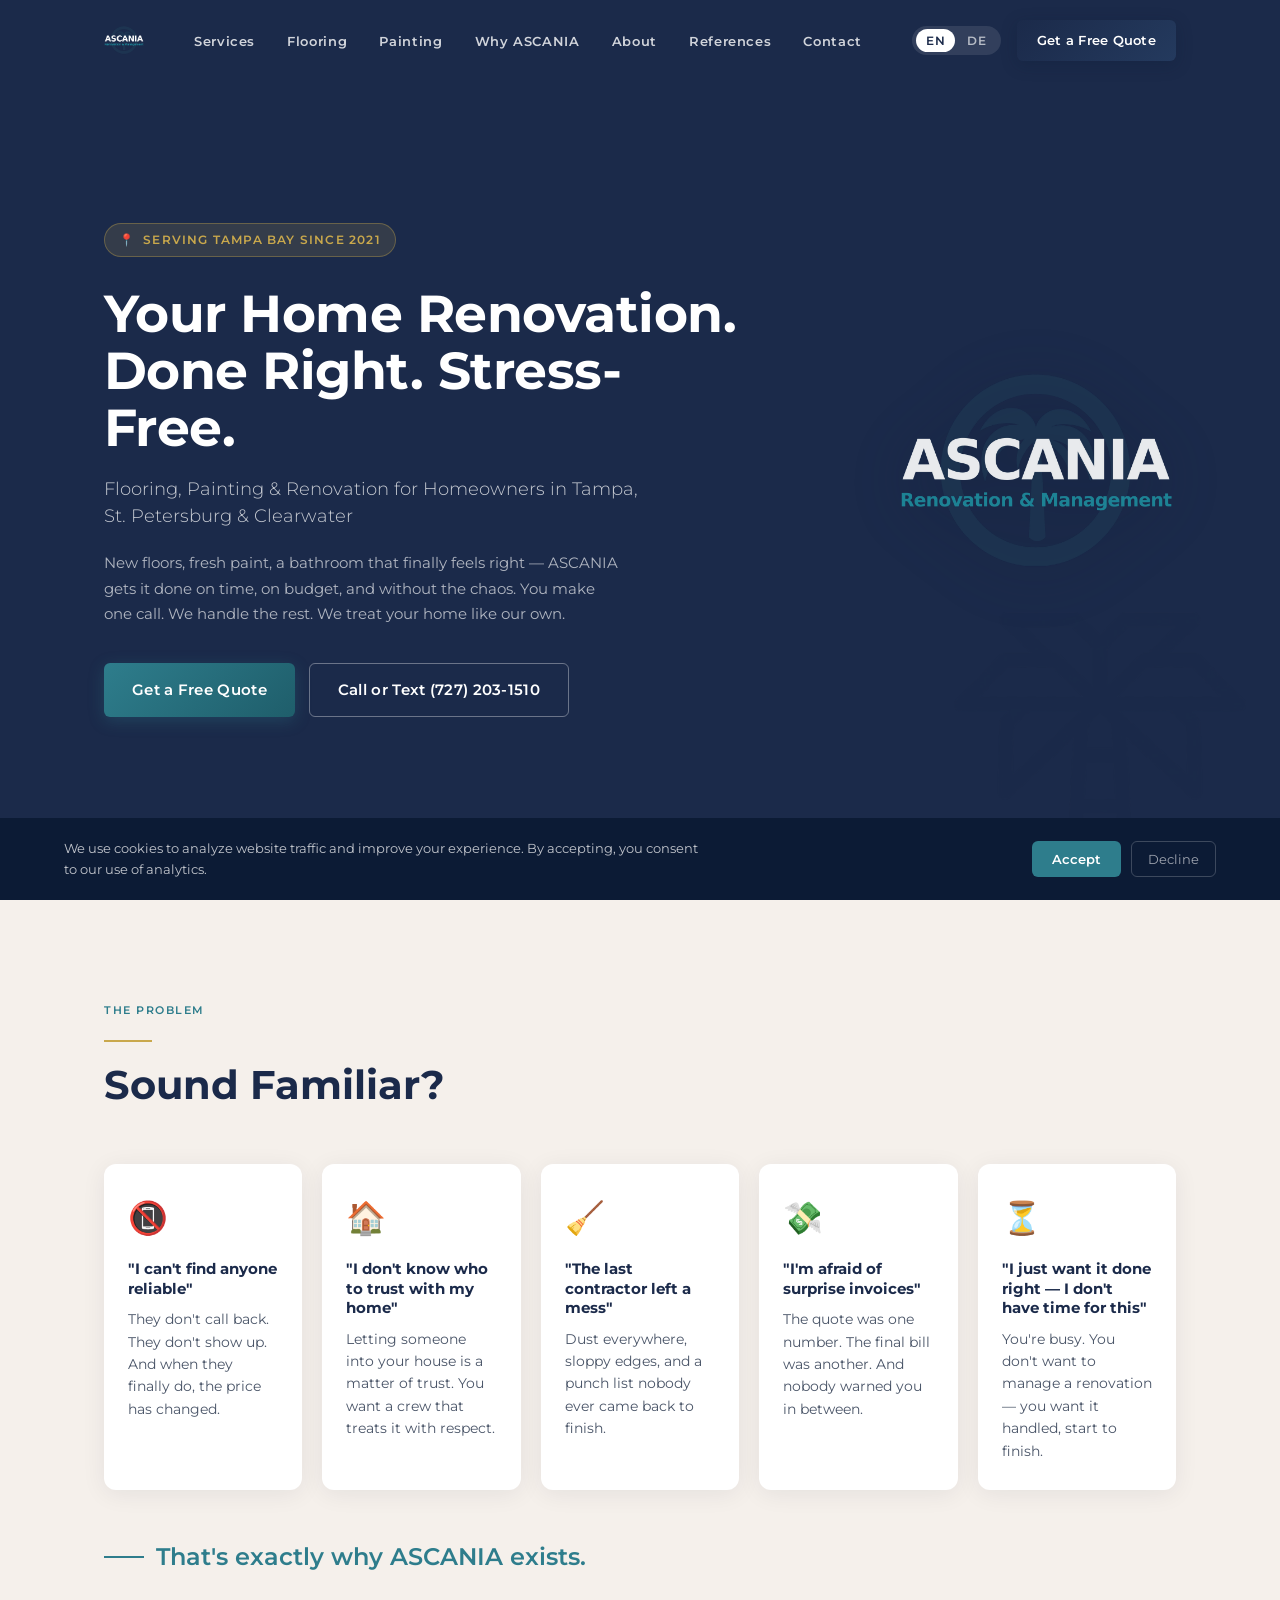
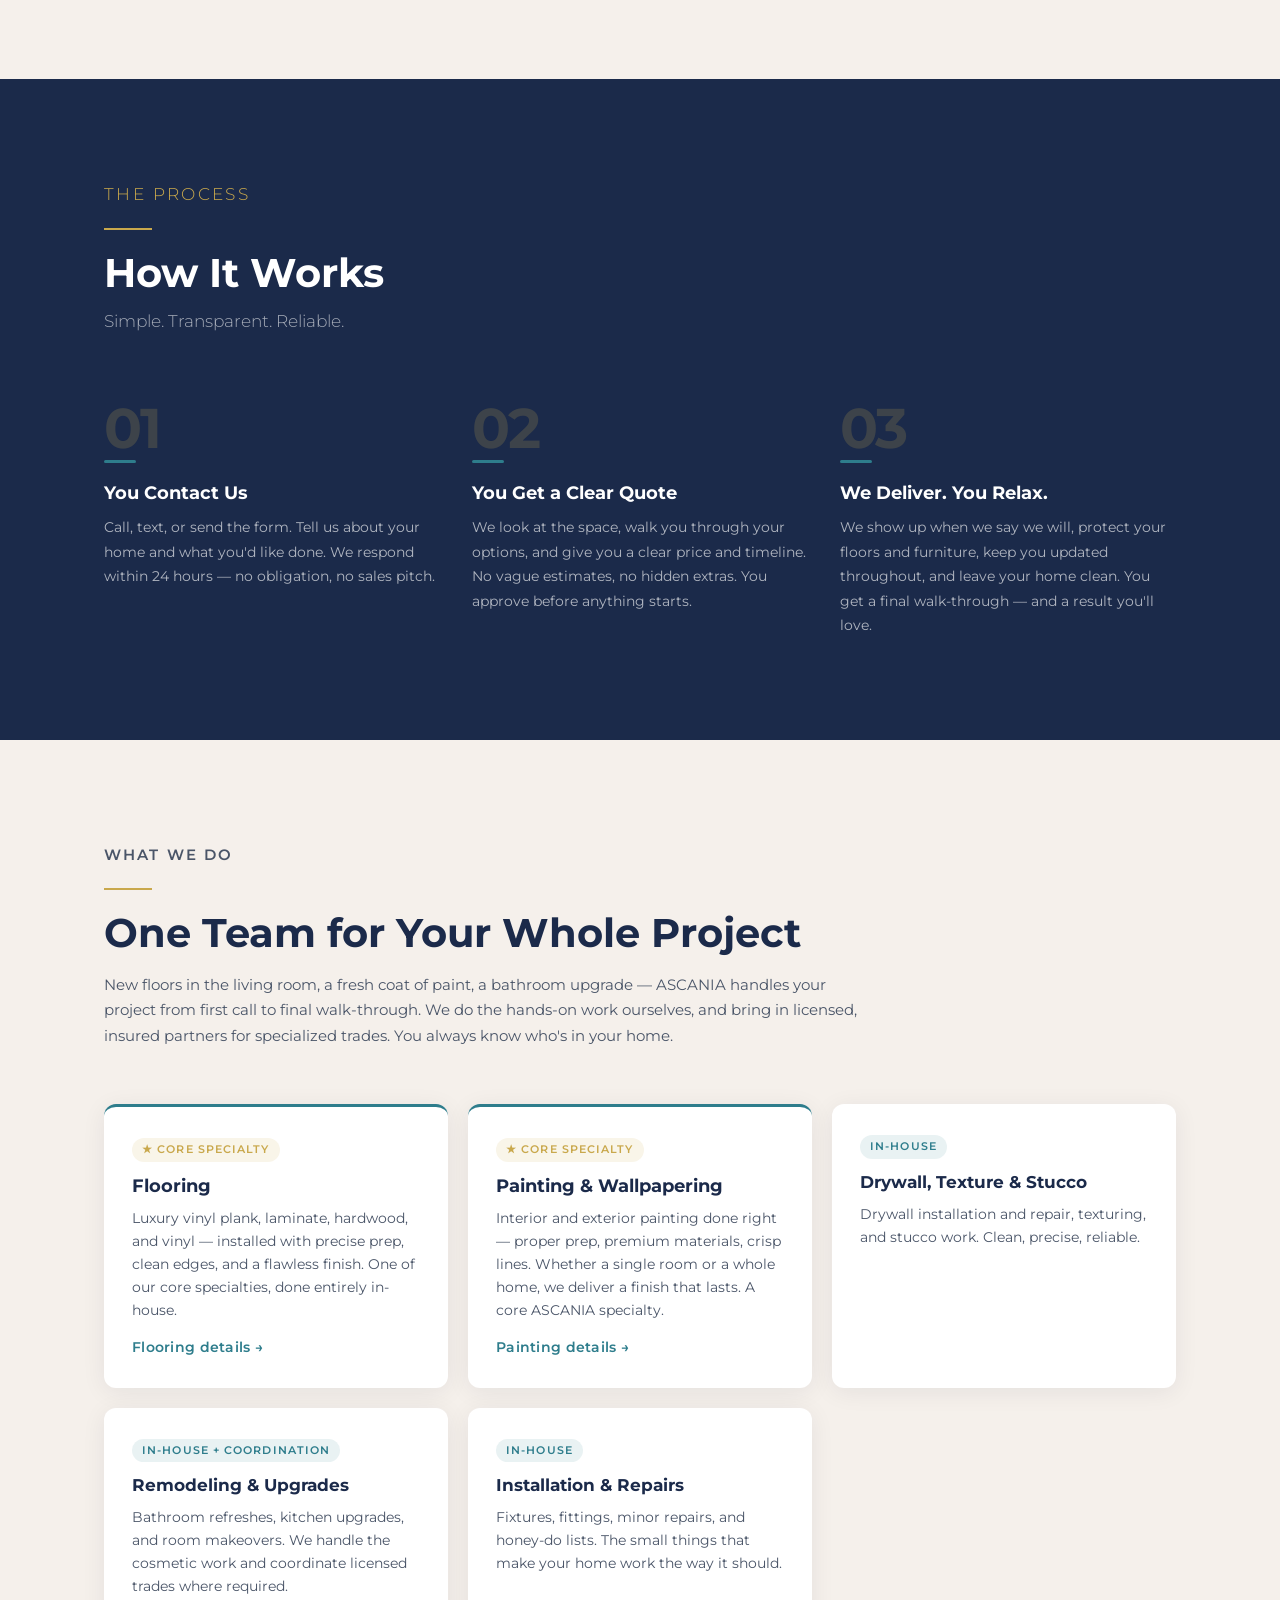
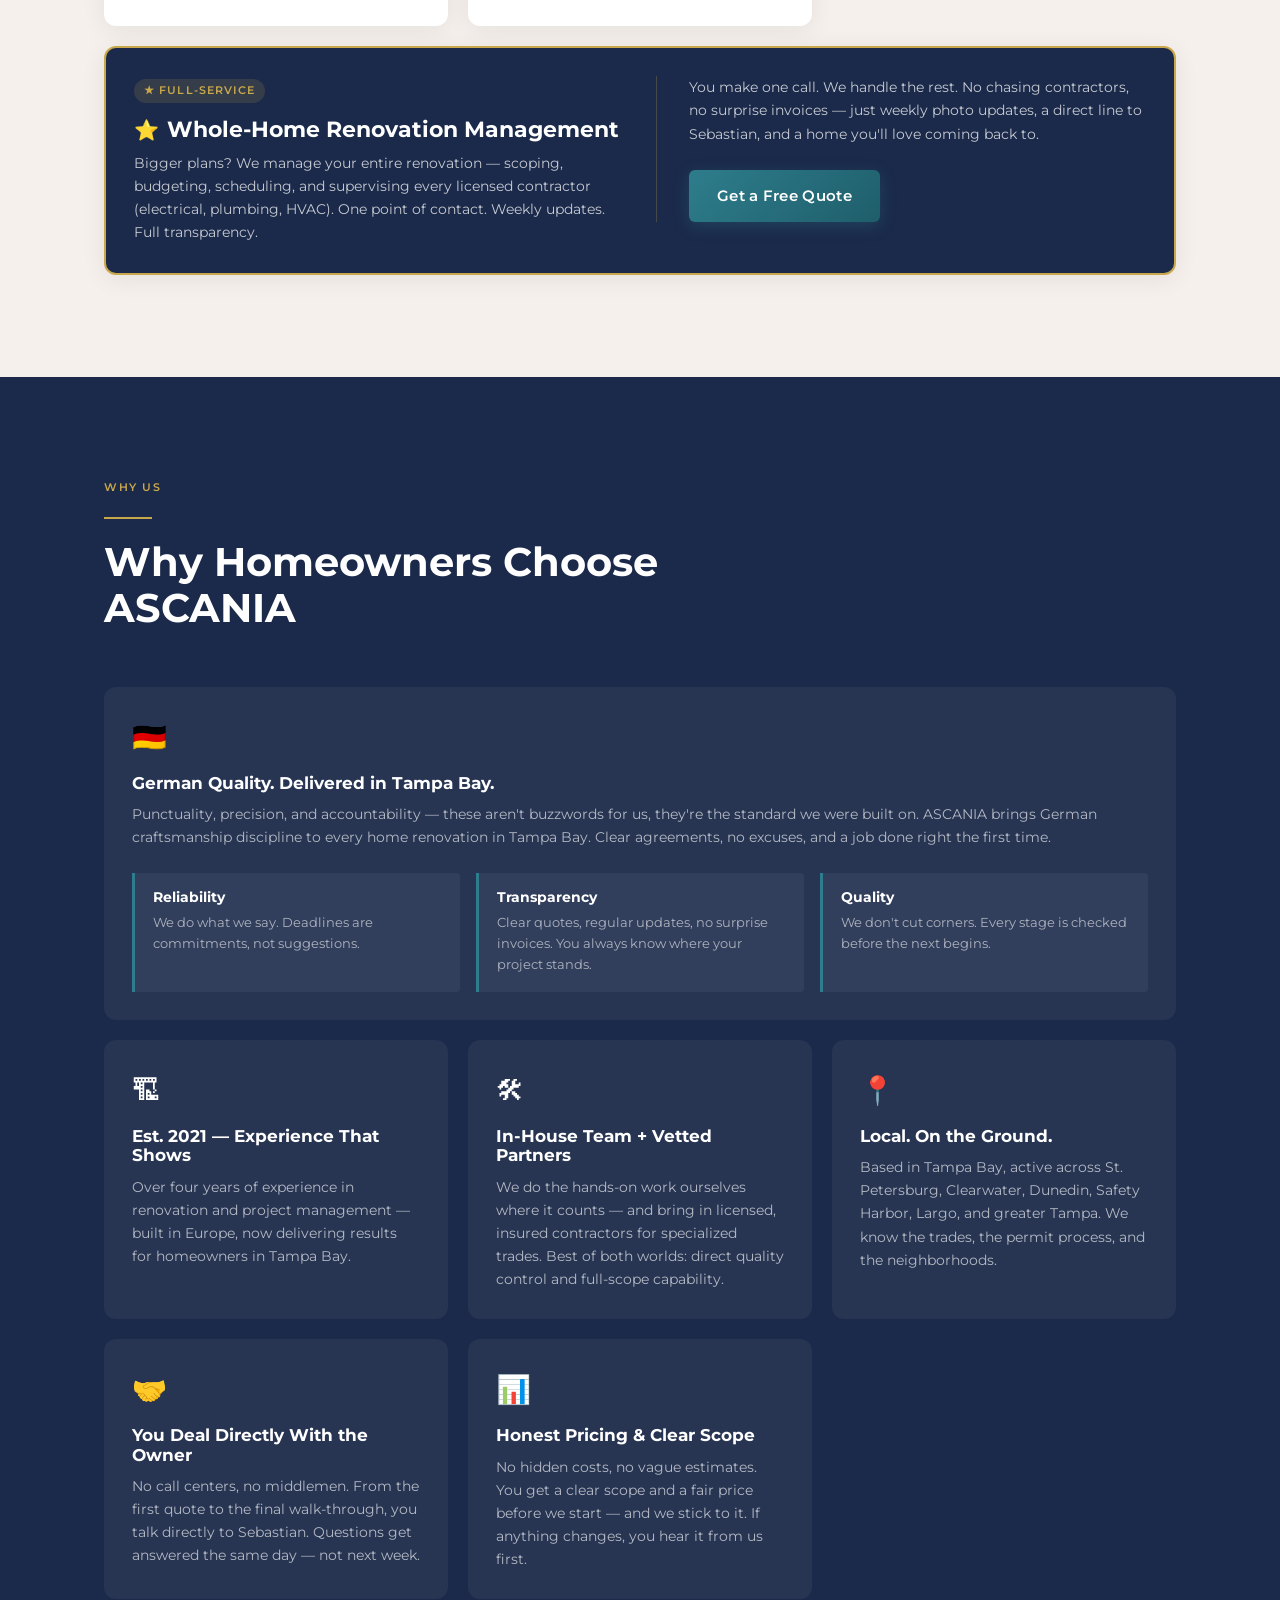
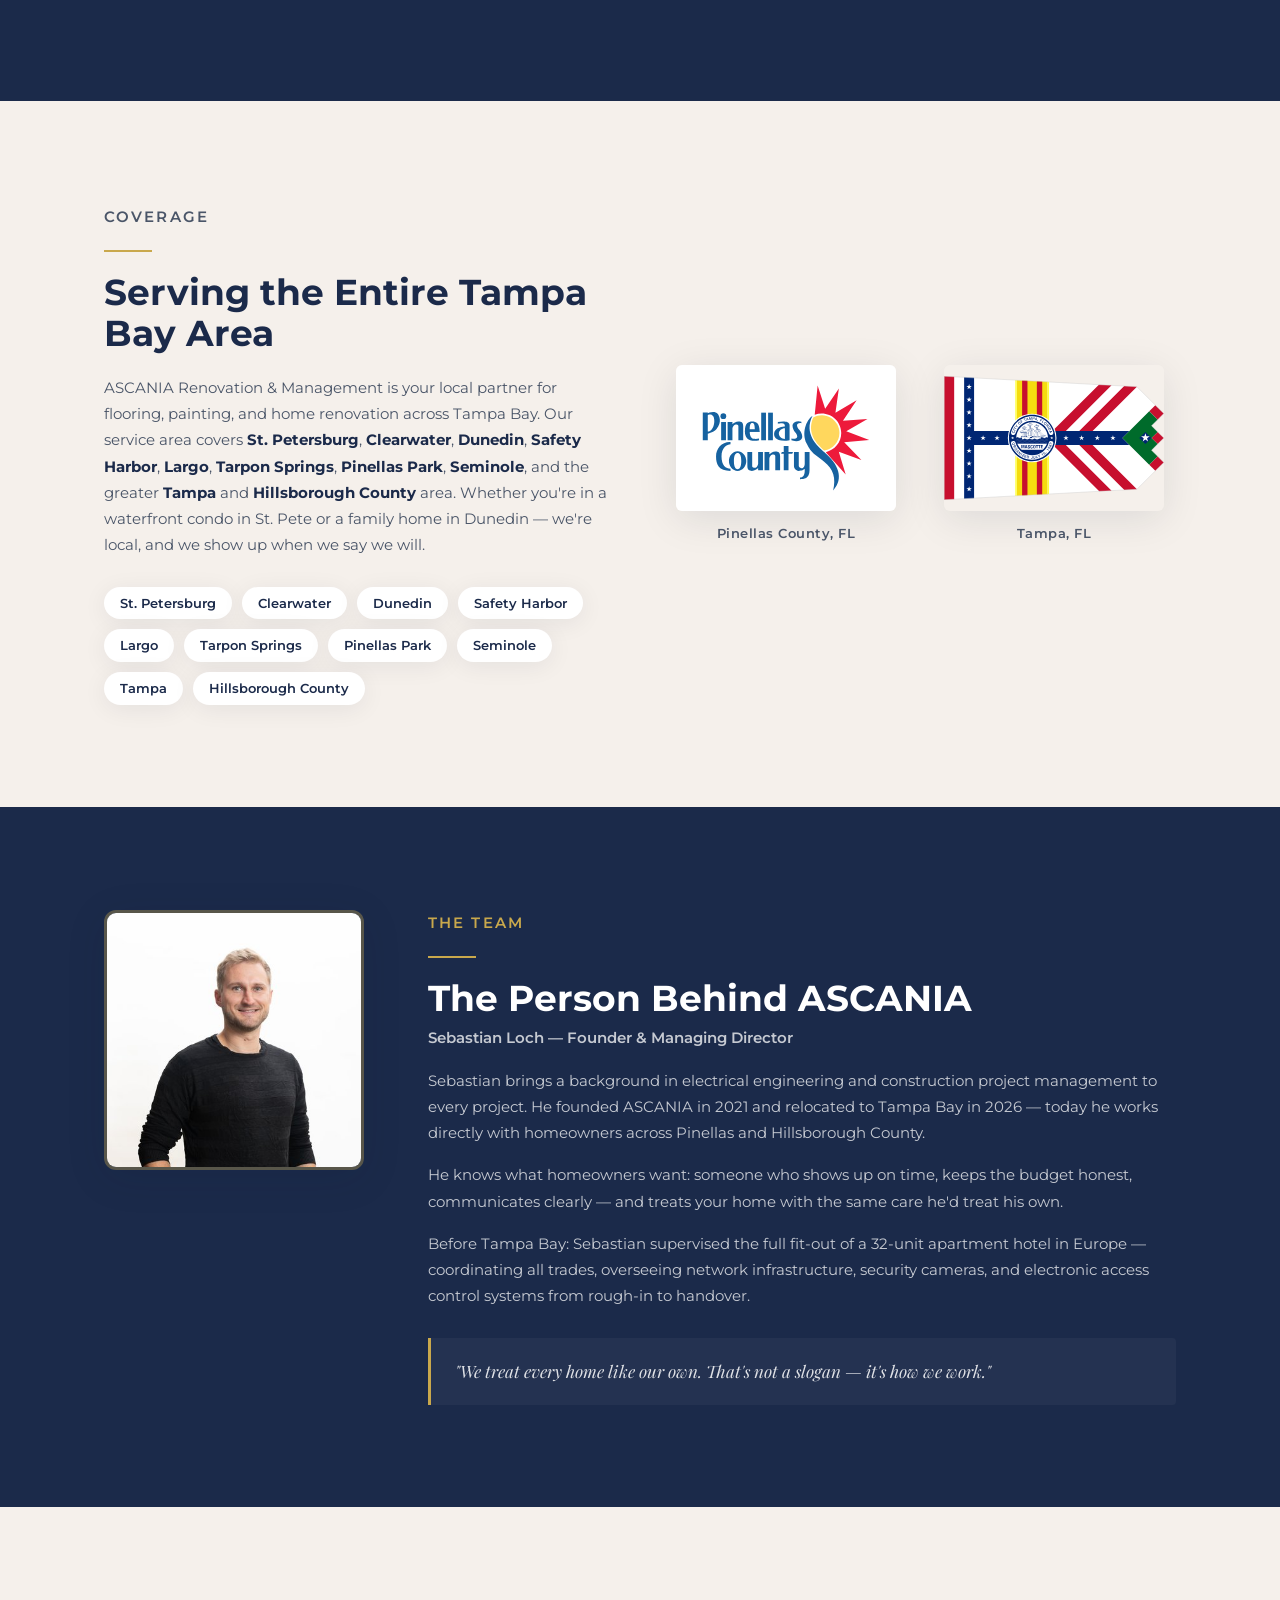
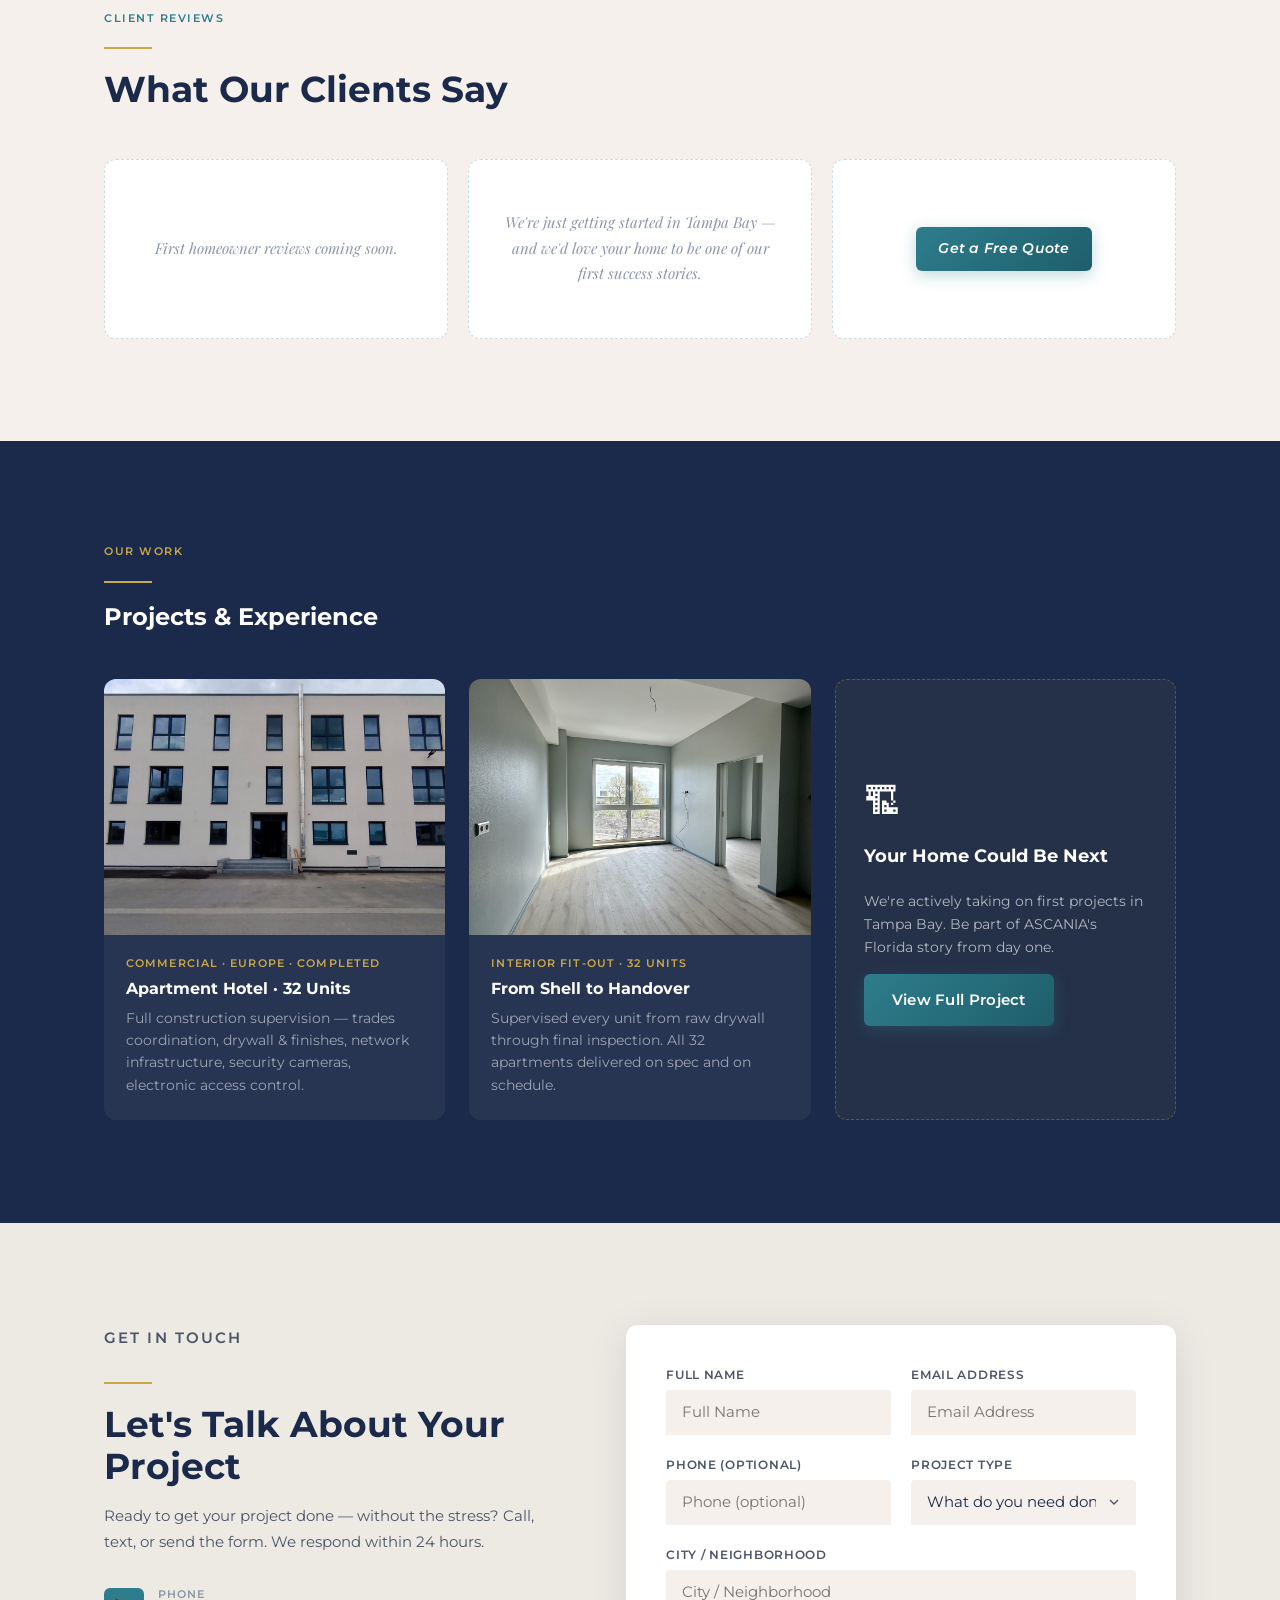
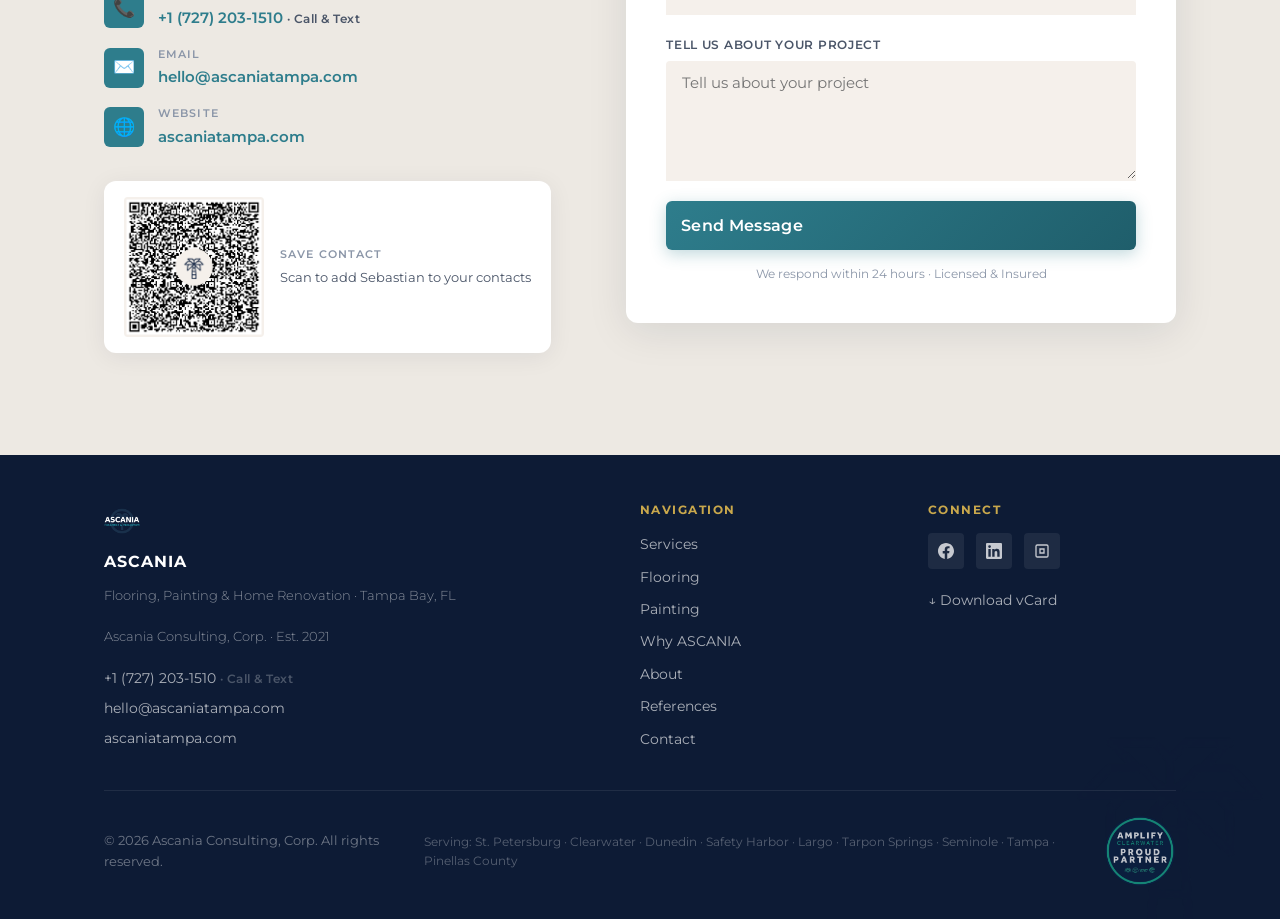
==== commit 1e79798e: "Add Amplify Clearwater Chamber of Commerce badge to footer Proud Partner 2026 badge added dezently t" ====
--- a/index.html
+++ b/index.html
@@ -738,6 +738,10 @@
     <div class="footer-bottom">
       <p class="footer-copy" data-i18n="footer-copy">© 2026 Ascania Consulting, Corp. All rights reserved.</p>
       <p class="footer-cities" data-i18n="footer-cities">Serving: St. Petersburg · Clearwater · Dunedin · Safety Harbor · Largo · Tarpon Springs · Seminole · Tampa · Pinellas County</p>
+      <img src="assets/images/amplify_chamber_badge.png"
+           alt="Proud Partner – Amplify Clearwater Chamber of Commerce 2026"
+           class="chamber-badge"
+           onerror="this.style.display='none';" />
     </div>
   </div>
 </footer>
--- a/assets/css/style.css
+++ b/assets/css/style.css
@@ -1211,6 +1211,14 @@
   font-size: 0.75rem;
   color: rgba(255,255,255,0.30);
 }
+.chamber-badge {
+  height: 72px;
+  width: auto;
+  opacity: 0.75;
+  transition: opacity 0.2s ease;
+  flex-shrink: 0;
+}
+.chamber-badge:hover { opacity: 1; }
 
 /* ==========================================================
    COOKIE BANNER
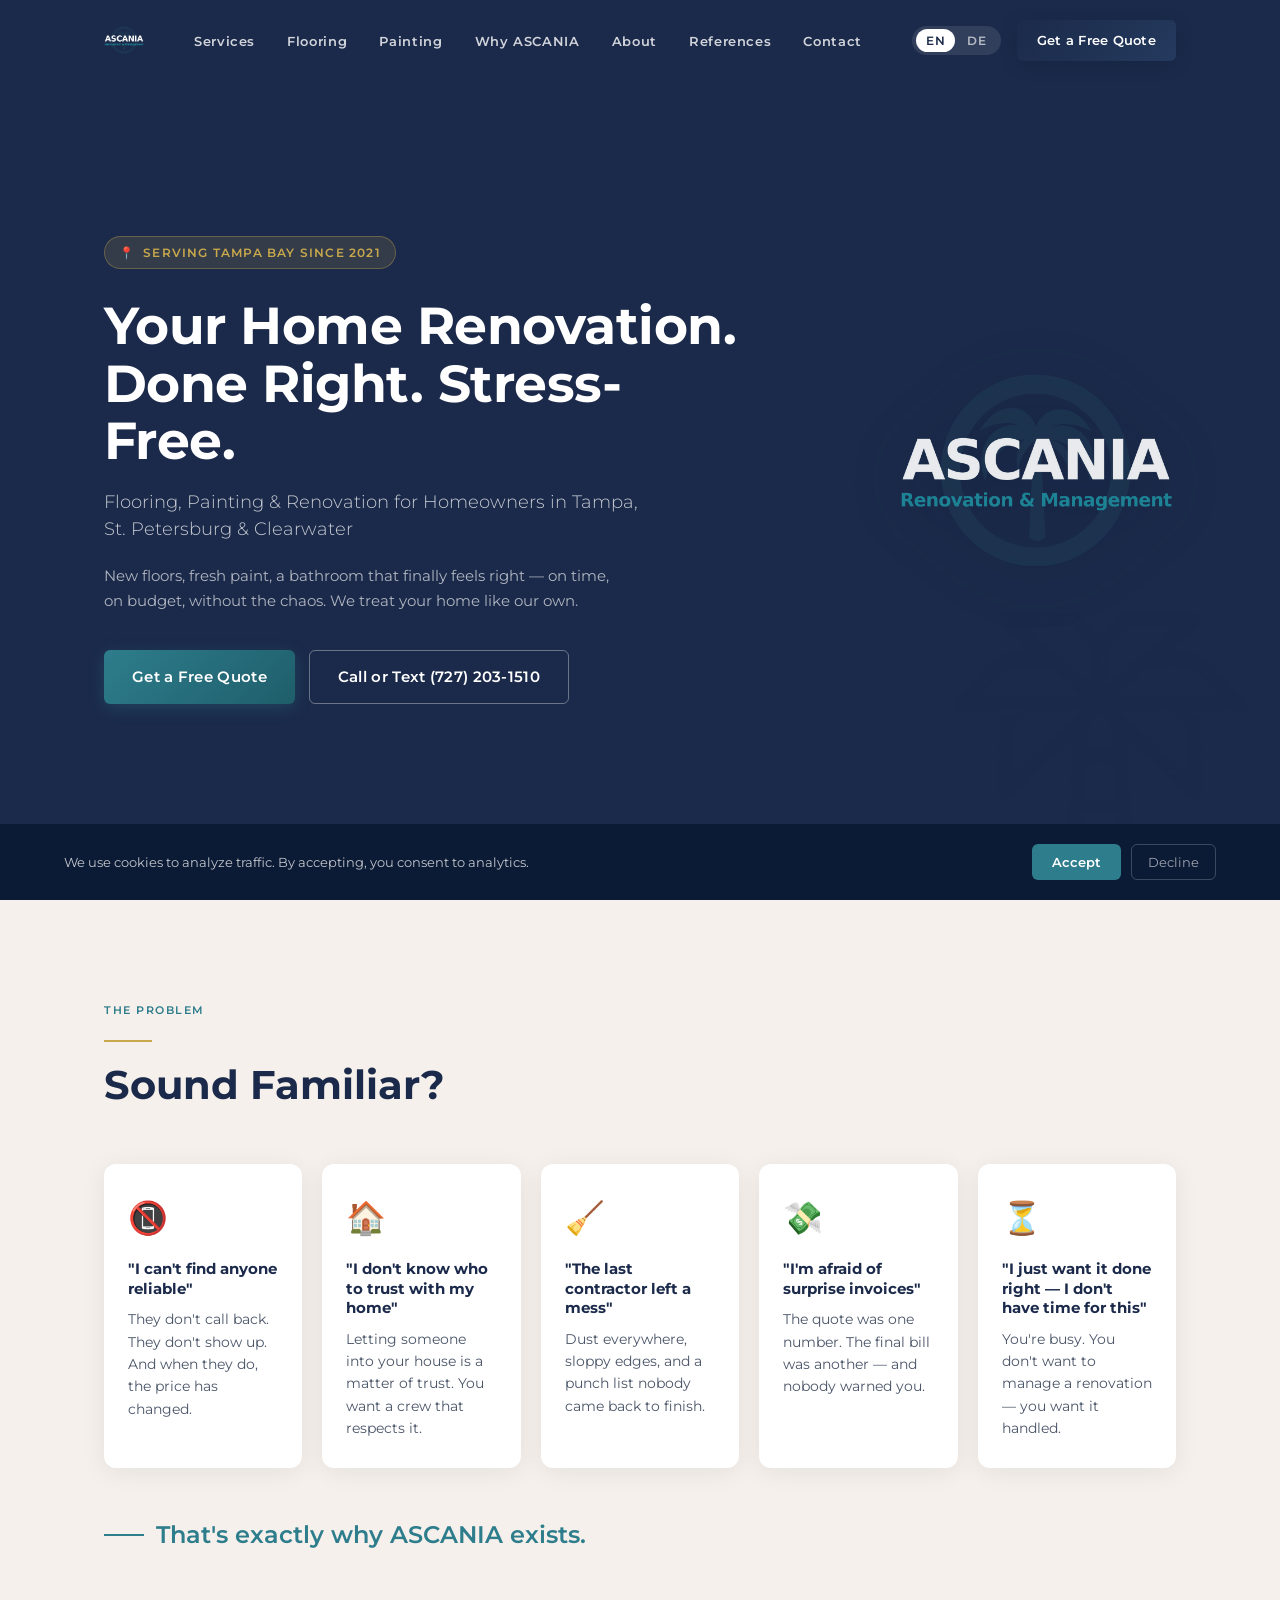
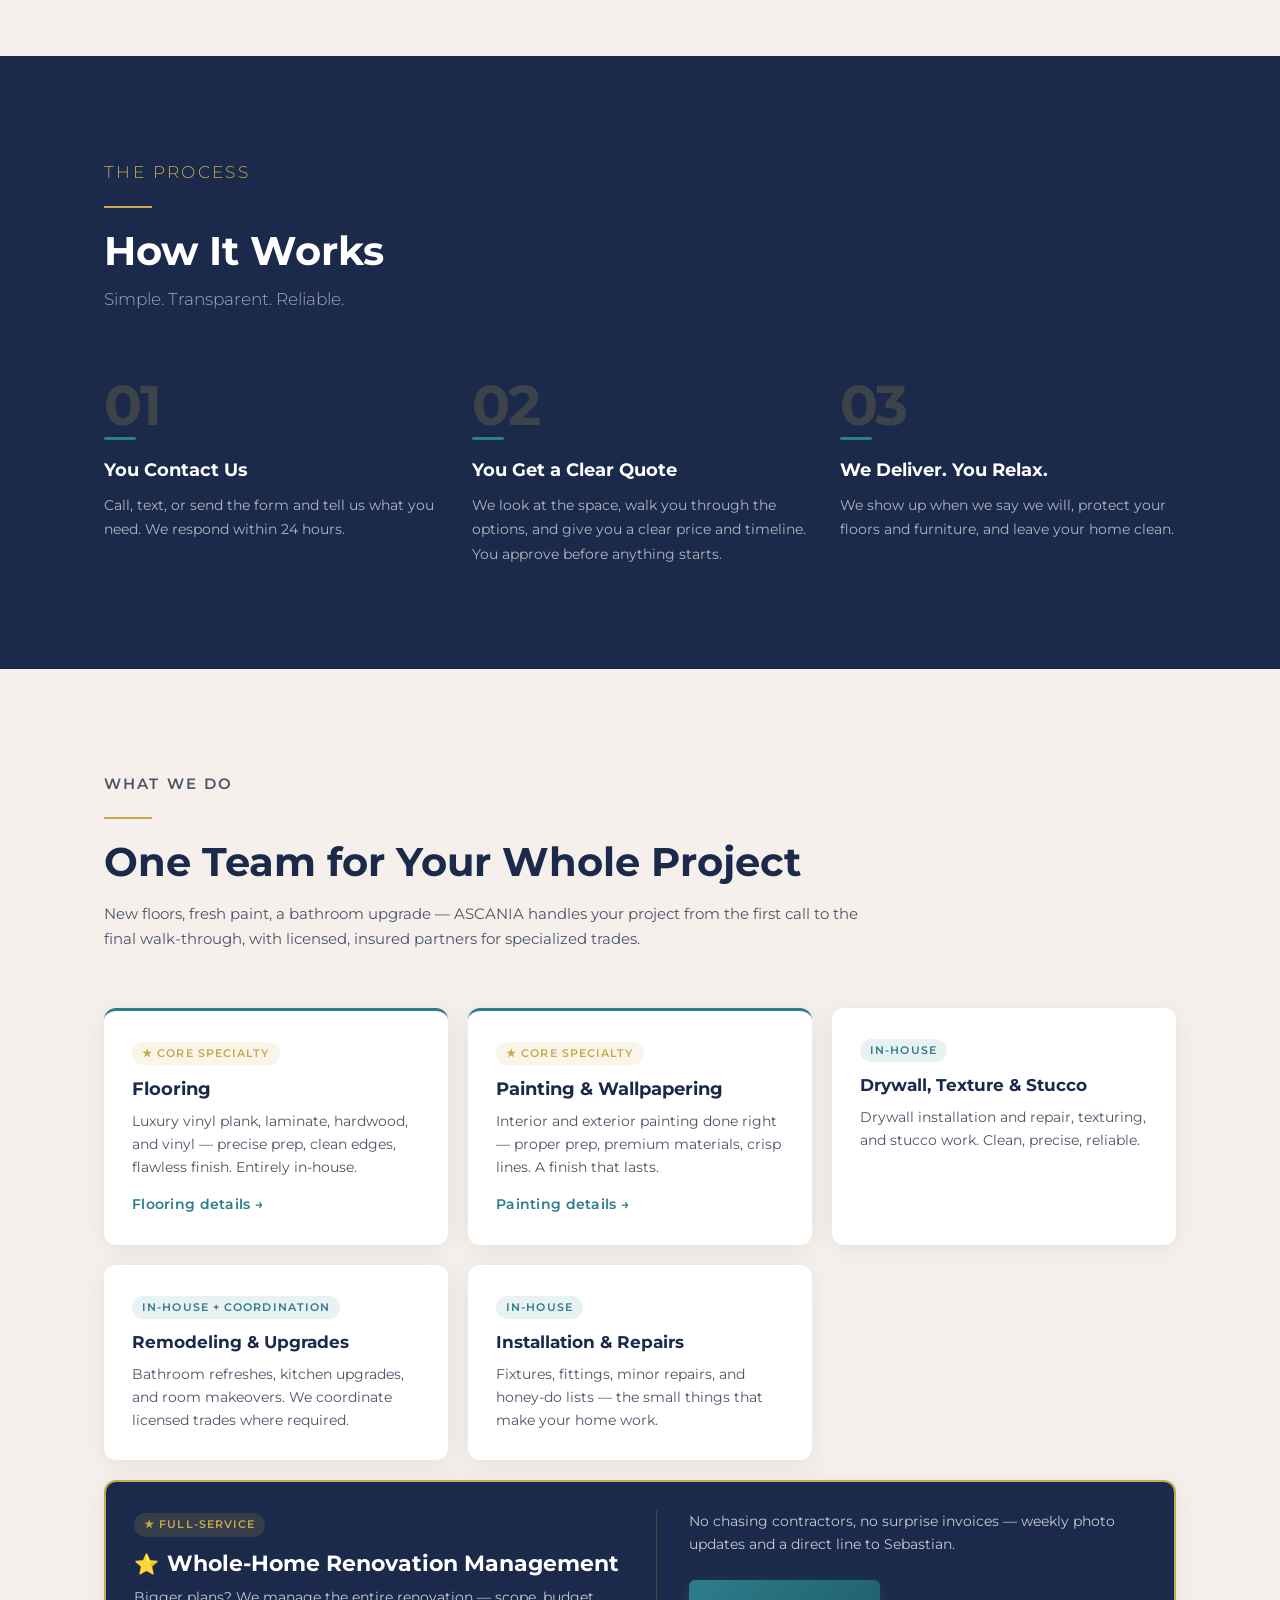
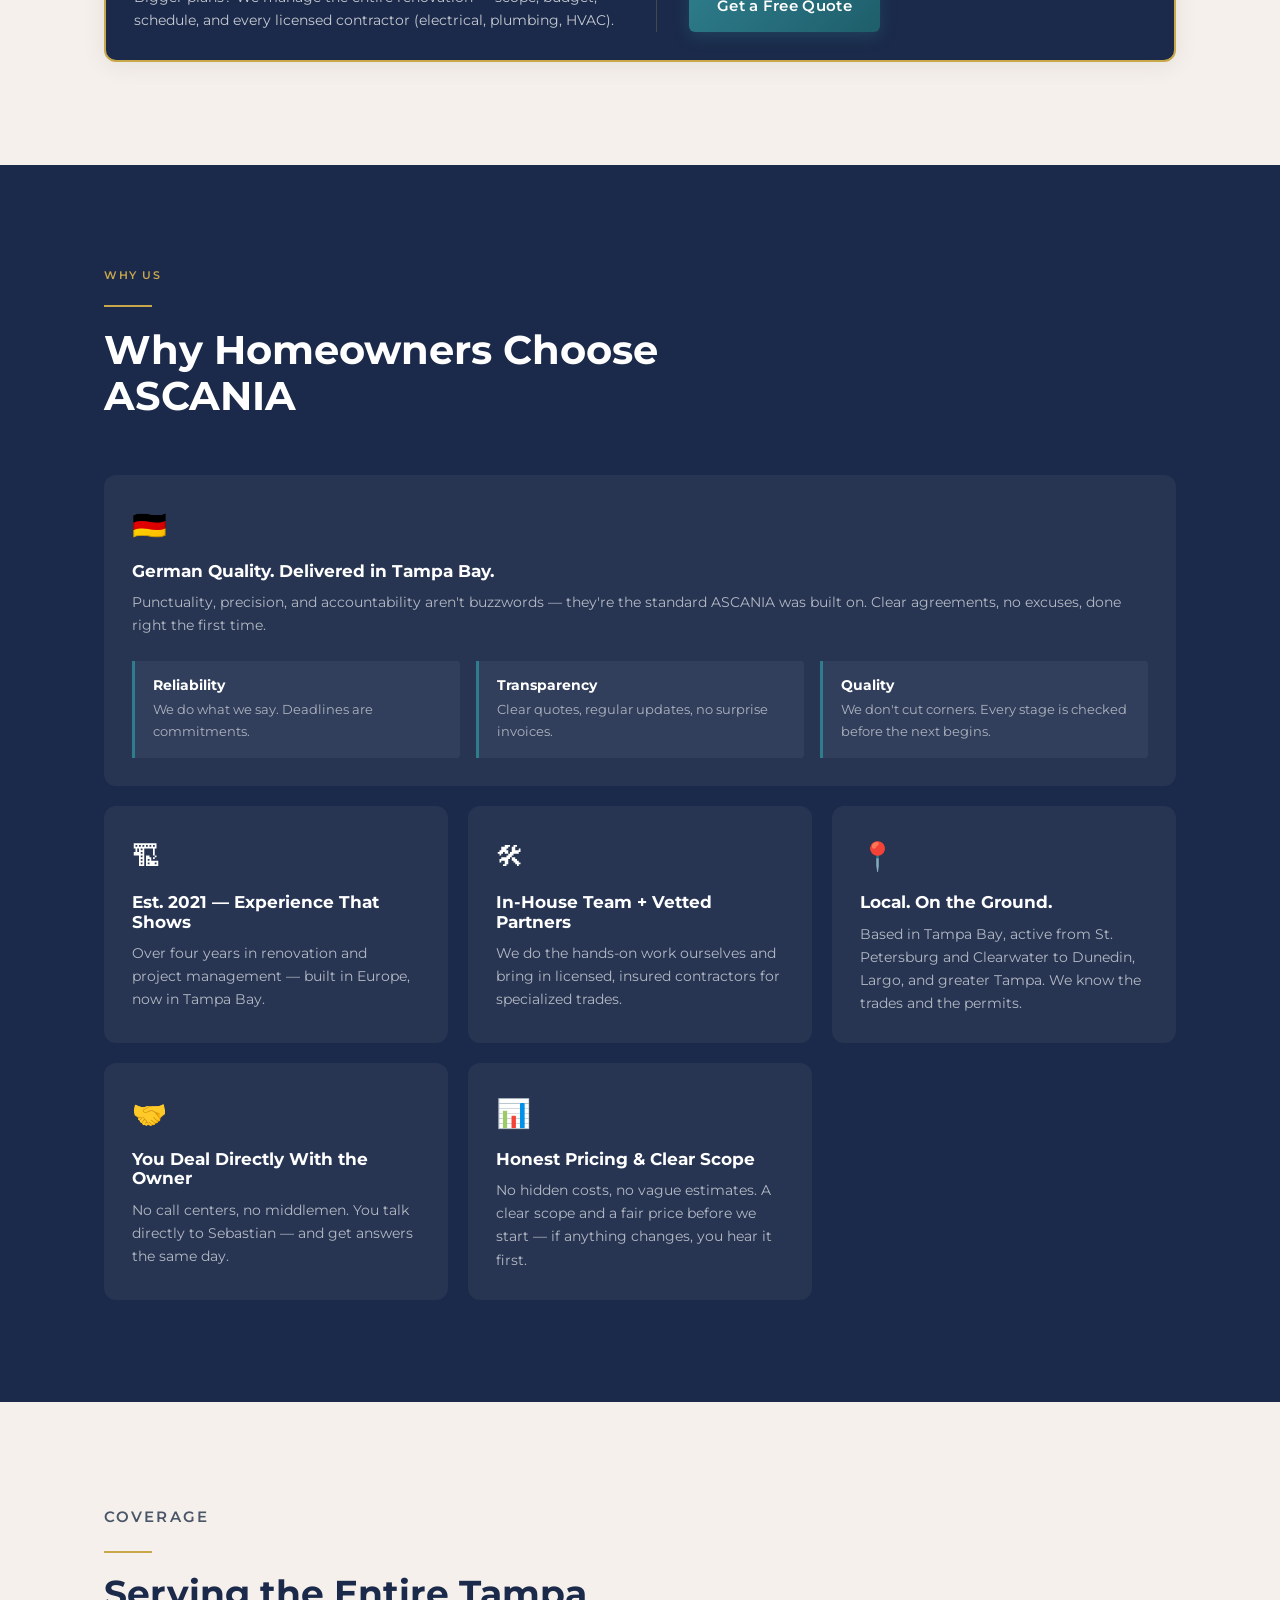
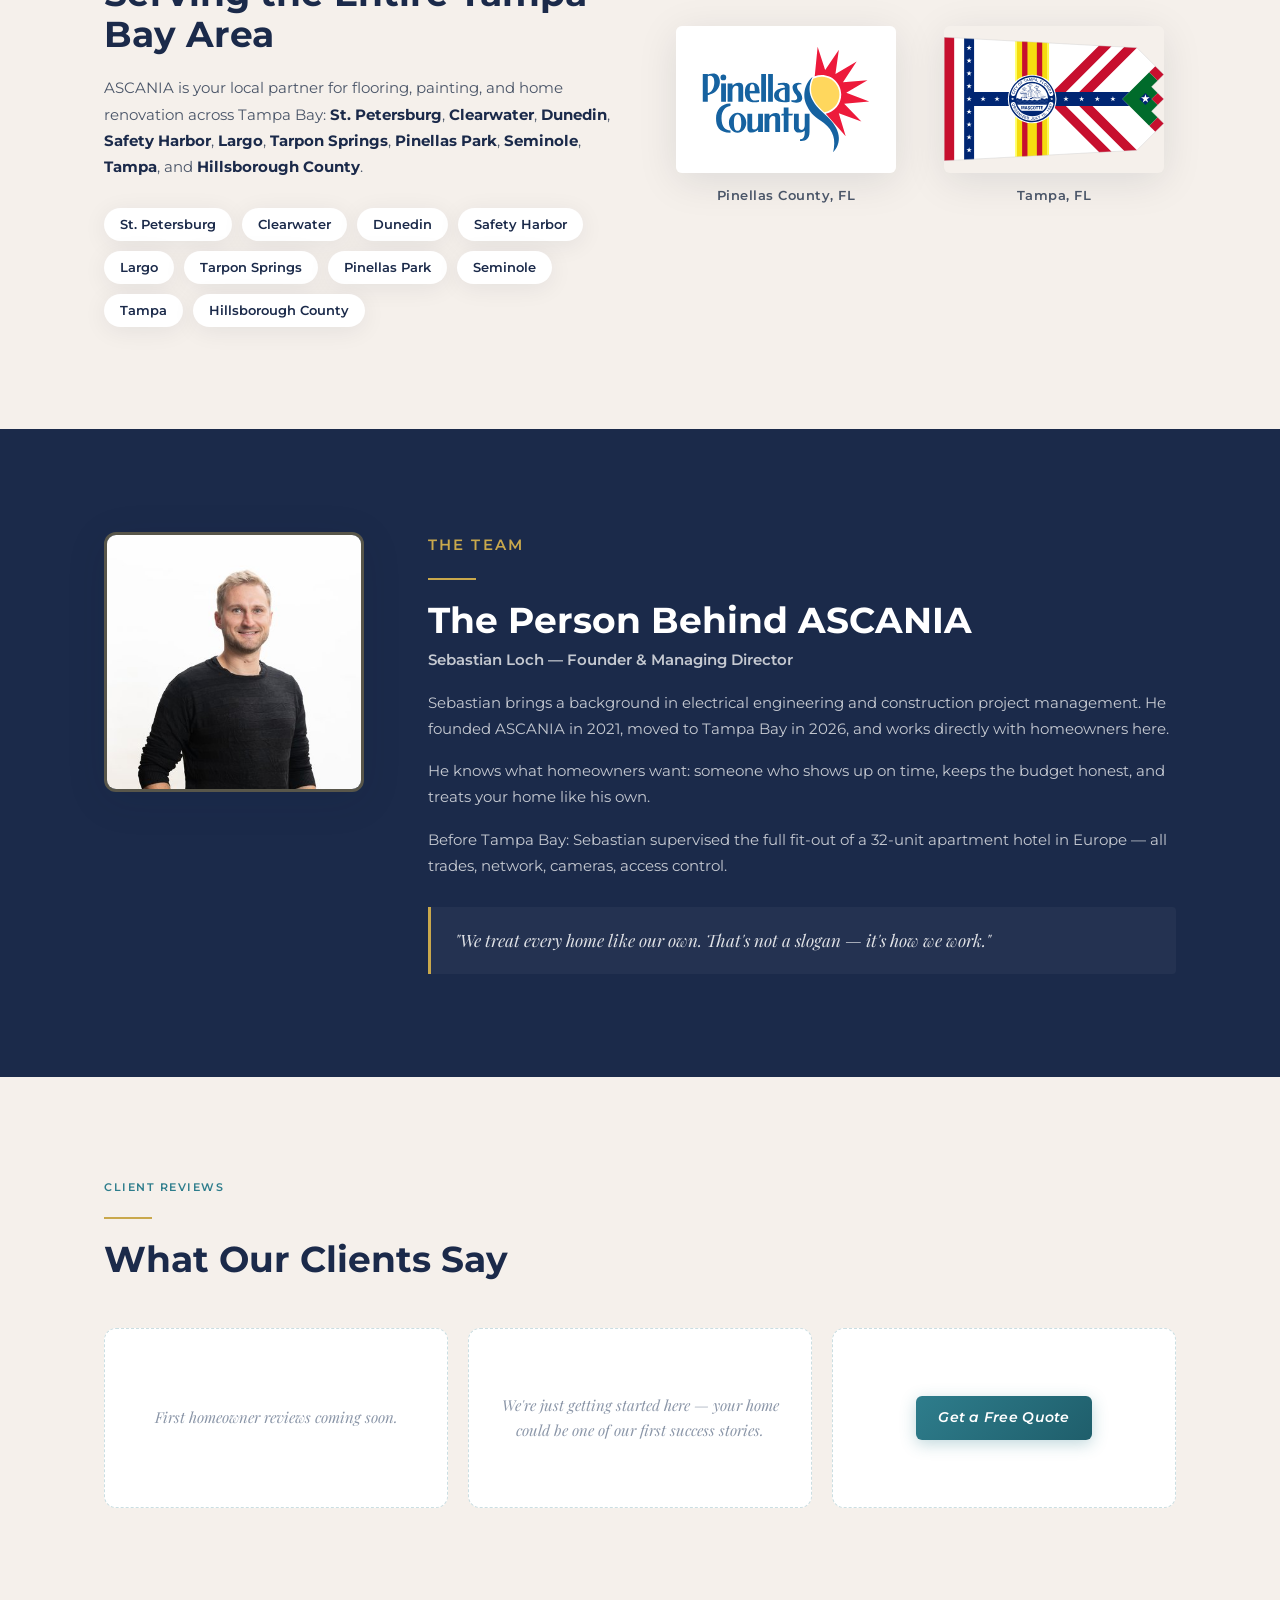
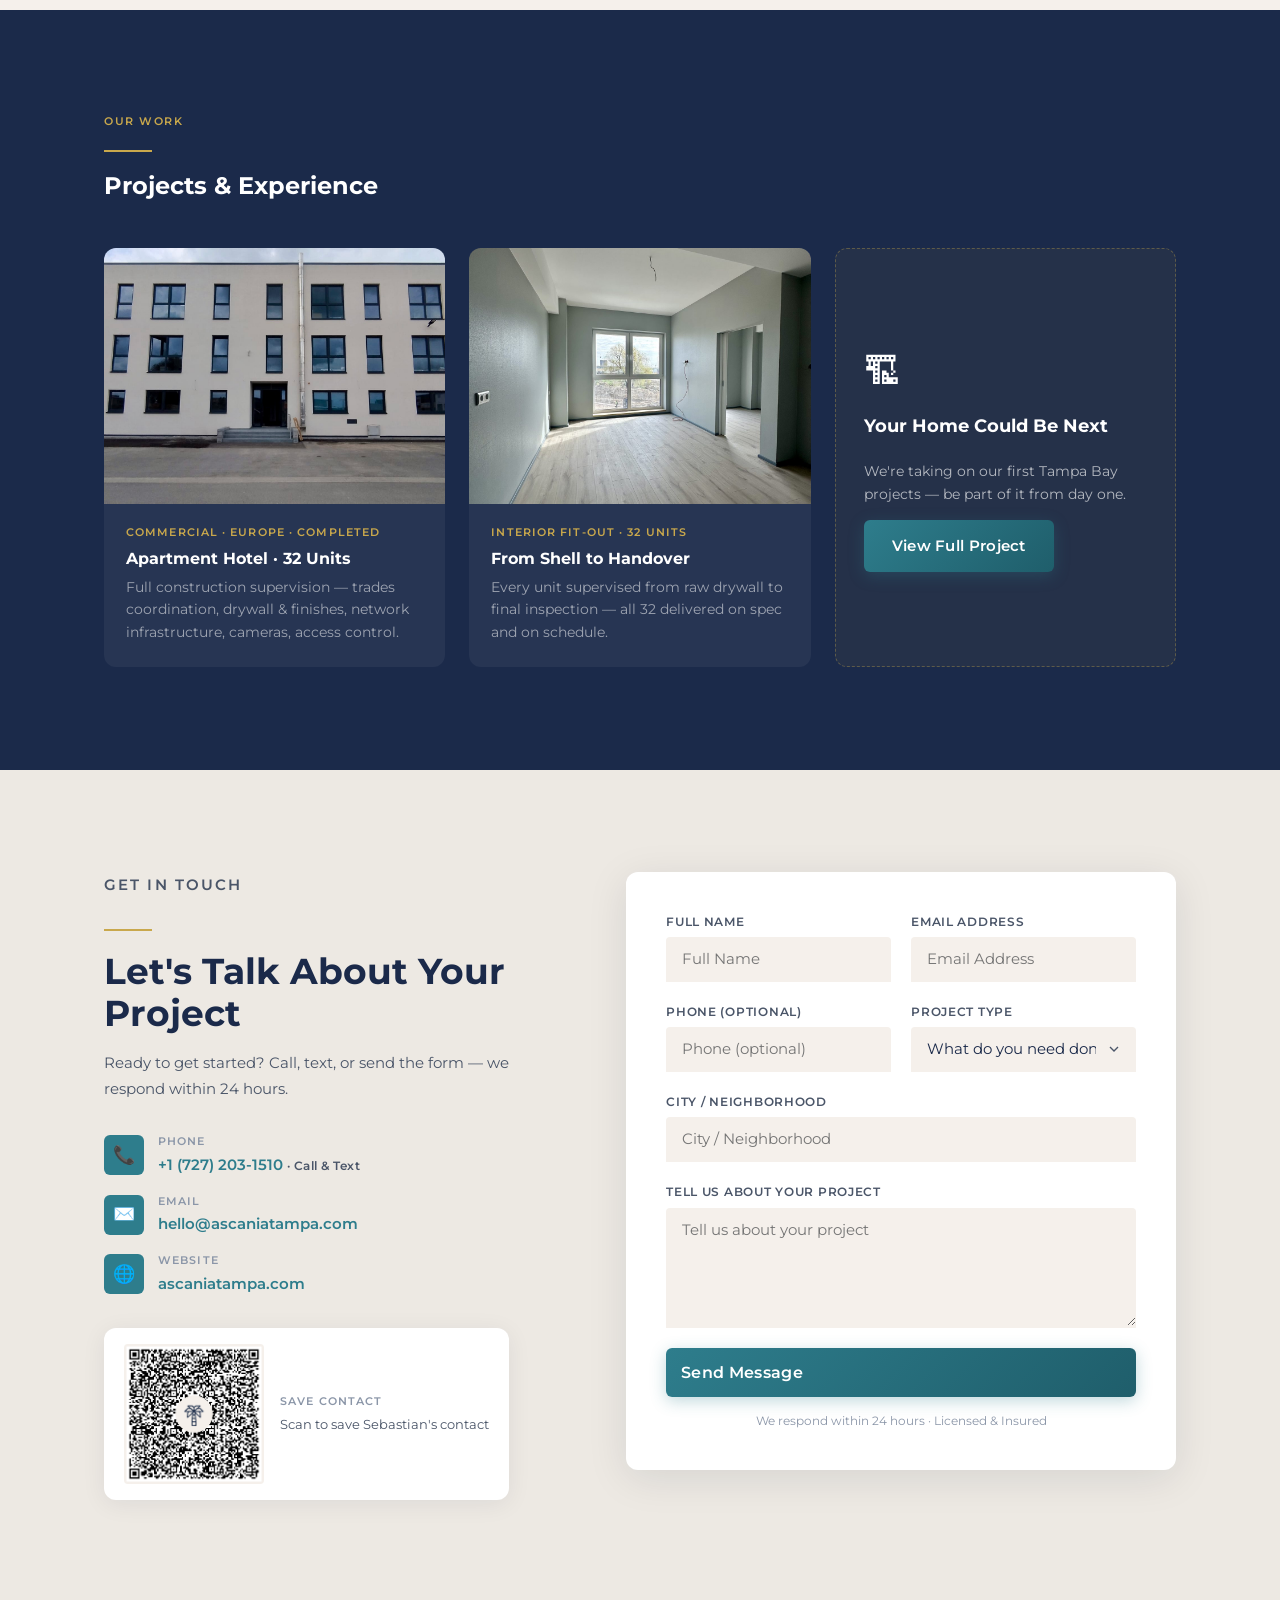
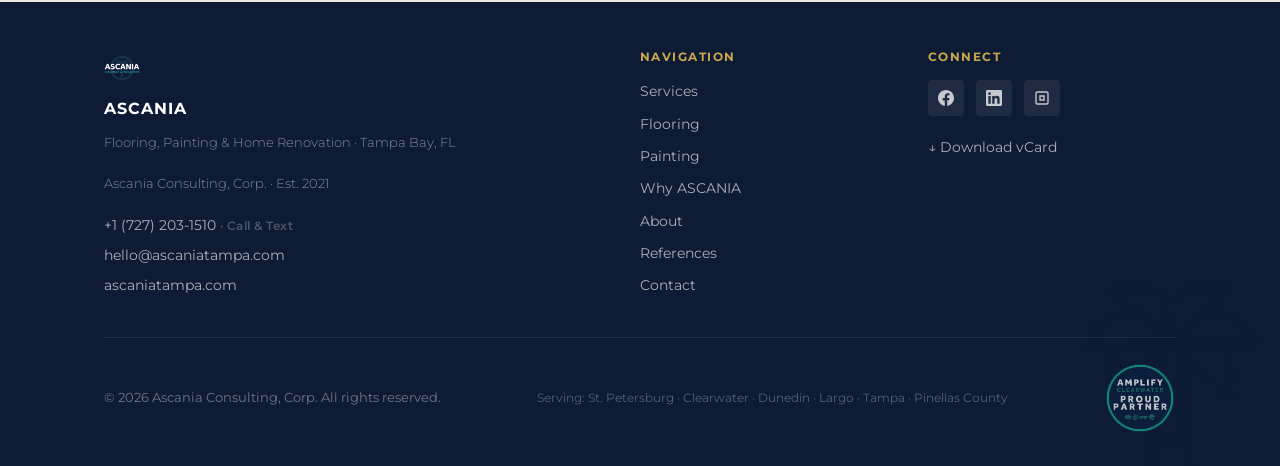
==== commit ec6f7eaa: "Add 3 aparthotel reference photos, trim site copy by 20% Photos: bedroom, kitchenette and corridor f" ====
--- a/index.html
+++ b/index.html
@@ -149,9 +149,7 @@
           Flooring, Painting &amp; Renovation for Homeowners in Tampa, St. Petersburg &amp; Clearwater
         </p>
 
-        <p class="hero-body fade-up" data-i18n="hero-body">
-          New floors, fresh paint, a bathroom that finally feels right — ASCANIA gets it done on time, on budget, and without the chaos. You make one call. We handle the rest. We treat your home like our own.
-        </p>
+        <p class="hero-body fade-up" data-i18n="hero-body">New floors, fresh paint, a bathroom that finally feels right — on time, on budget, without the chaos. We treat your home like our own.</p>
 
         <div class="hero-ctas fade-up">
           <a href="#contact" class="btn btn-teal" data-i18n="hero-cta1">Get a Free Quote</a>
@@ -186,27 +184,27 @@
       <div class="pain-card fade-up">
         <span class="icon">📵</span>
         <strong data-i18n="pain-1-title">"I can't find anyone reliable"</strong>
-        <p data-i18n="pain-1-body">They don't call back. They don't show up. And when they finally do, the price has changed.</p>
+        <p data-i18n="pain-1-body">They don't call back. They don't show up. And when they do, the price has changed.</p>
       </div>
       <div class="pain-card fade-up">
         <span class="icon">🏠</span>
         <strong data-i18n="pain-2-title">"I don't know who to trust with my home"</strong>
-        <p data-i18n="pain-2-body">Letting someone into your house is a matter of trust. You want a crew that treats it with respect.</p>
+        <p data-i18n="pain-2-body">Letting someone into your house is a matter of trust. You want a crew that respects it.</p>
       </div>
       <div class="pain-card fade-up">
         <span class="icon">🧹</span>
         <strong data-i18n="pain-3-title">"The last contractor left a mess"</strong>
-        <p data-i18n="pain-3-body">Dust everywhere, sloppy edges, and a punch list nobody ever came back to finish.</p>
+        <p data-i18n="pain-3-body">Dust everywhere, sloppy edges, and a punch list nobody came back to finish.</p>
       </div>
       <div class="pain-card fade-up">
         <span class="icon">💸</span>
         <strong data-i18n="pain-4-title">"I'm afraid of surprise invoices"</strong>
-        <p data-i18n="pain-4-body">The quote was one number. The final bill was another. And nobody warned you in between.</p>
+        <p data-i18n="pain-4-body">The quote was one number. The final bill was another — and nobody warned you.</p>
       </div>
       <div class="pain-card fade-up">
         <span class="icon">⏳</span>
         <strong data-i18n="pain-5-title">"I just want it done right — I don't have time for this"</strong>
-        <p data-i18n="pain-5-body">You're busy. You don't want to manage a renovation — you want it handled, start to finish.</p>
+        <p data-i18n="pain-5-body">You're busy. You don't want to manage a renovation — you want it handled.</p>
       </div>
     </div>
 
@@ -234,19 +232,19 @@
         <div class="step-number">01</div>
         <div class="step-teal-line"></div>
         <h3 data-i18n="step1-h3">You Contact Us</h3>
-        <p data-i18n="step1-body">Call, text, or send the form. Tell us about your home and what you'd like done. We respond within 24 hours — no obligation, no sales pitch.</p>
+        <p data-i18n="step1-body">Call, text, or send the form and tell us what you need. We respond within 24 hours.</p>
       </div>
       <div class="process-step fade-up">
         <div class="step-number">02</div>
         <div class="step-teal-line"></div>
         <h3 data-i18n="step2-h3">You Get a Clear Quote</h3>
-        <p data-i18n="step2-body">We look at the space, walk you through your options, and give you a clear price and timeline. No vague estimates, no hidden extras. You approve before anything starts.</p>
+        <p data-i18n="step2-body">We look at the space, walk you through the options, and give you a clear price and timeline. You approve before anything starts.</p>
       </div>
       <div class="process-step fade-up">
         <div class="step-number">03</div>
         <div class="step-teal-line"></div>
         <h3 data-i18n="step3-h3">We Deliver. You Relax.</h3>
-        <p data-i18n="step3-body">We show up when we say we will, protect your floors and furniture, keep you updated throughout, and leave your home clean. You get a final walk-through — and a result you'll love.</p>
+        <p data-i18n="step3-body">We show up when we say we will, protect your floors and furniture, and leave your home clean.</p>
       </div>
     </div>
   </div>
@@ -262,7 +260,7 @@
       <p class="eyebrow" data-i18n="services-eyebrow">What We Do</p>
       <span class="gold-line"></span>
       <h2 id="services-heading" class="fade-up" data-i18n="services-h2">One Team for Your Whole Project</h2>
-      <p class="fade-up" data-i18n="services-intro">New floors in the living room, a fresh coat of paint, a bathroom upgrade — ASCANIA handles your project from first call to final walk-through. We do the hands-on work ourselves, and bring in licensed, insured partners for specialized trades. You always know who's in your home.</p>
+      <p class="fade-up" data-i18n="services-intro">New floors, fresh paint, a bathroom upgrade — ASCANIA handles your project from the first call to the final walk-through, with licensed, insured partners for specialized trades.</p>
     </div>
 
     <div class="services-grid">
@@ -270,13 +268,13 @@
       <div class="service-card service-card--core fade-up">
         <span class="service-card-tag" data-i18n="tag-core">★ Core Specialty</span>
         <h3 data-i18n="s3-h3">Flooring</h3>
-        <p data-i18n="s3-body">Luxury vinyl plank, laminate, hardwood, and vinyl — installed with precise prep, clean edges, and a flawless finish. One of our core specialties, done entirely in-house.</p>
+        <p data-i18n="s3-body">Luxury vinyl plank, laminate, hardwood, and vinyl — precise prep, clean edges, flawless finish. Entirely in-house.</p>
         <a href="flooring-installation-tampa/" class="service-card-link" data-i18n="s3-link">Flooring details →</a>
       </div>
       <div class="service-card service-card--core fade-up">
         <span class="service-card-tag" data-i18n="tag-core">★ Core Specialty</span>
         <h3 data-i18n="s1-h3">Painting &amp; Wallpapering</h3>
-        <p data-i18n="s1-body">Interior and exterior painting done right — proper prep, premium materials, crisp lines. Whether a single room or a whole home, we deliver a finish that lasts. A core ASCANIA specialty.</p>
+        <p data-i18n="s1-body">Interior and exterior painting done right — proper prep, premium materials, crisp lines. A finish that lasts.</p>
         <a href="interior-painting-tampa/" class="service-card-link" data-i18n="s1-link">Painting details →</a>
       </div>
 
@@ -289,12 +287,12 @@
       <div class="service-card fade-up">
         <span class="service-card-tag" data-i18n="tag-coordinated">In-house + Coordination</span>
         <h3 data-i18n="s4-h3">Remodeling &amp; Upgrades</h3>
-        <p data-i18n="s4-body">Bathroom refreshes, kitchen upgrades, and room makeovers. We handle the cosmetic work and coordinate licensed trades where required.</p>
+        <p data-i18n="s4-body">Bathroom refreshes, kitchen upgrades, and room makeovers. We coordinate licensed trades where required.</p>
       </div>
       <div class="service-card fade-up">
         <span class="service-card-tag" data-i18n="tag-inhouse">In-house</span>
         <h3 data-i18n="s5-h3">Installation &amp; Repairs</h3>
-        <p data-i18n="s5-body">Fixtures, fittings, minor repairs, and honey-do lists. The small things that make your home work the way it should.</p>
+        <p data-i18n="s5-body">Fixtures, fittings, minor repairs, and honey-do lists — the small things that make your home work.</p>
       </div>
 
       <!-- Featured PM Card -->
@@ -302,10 +300,10 @@
         <div class="featured-left">
           <span class="service-card-tag" data-i18n="tag-flagship">★ Full-Service</span>
           <h3><span class="service-star">⭐</span><span data-i18n="s6-h3">Whole-Home Renovation Management</span></h3>
-          <p data-i18n="s6-body-l">Bigger plans? We manage your entire renovation — scoping, budgeting, scheduling, and supervising every licensed contractor (electrical, plumbing, HVAC). One point of contact. Weekly updates. Full transparency.</p>
+          <p data-i18n="s6-body-l">Bigger plans? We manage the entire renovation — scope, budget, schedule, and every licensed contractor (electrical, plumbing, HVAC).</p>
         </div>
         <div class="featured-right">
-          <p data-i18n="s6-body-r">You make one call. We handle the rest. No chasing contractors, no surprise invoices — just weekly photo updates, a direct line to Sebastian, and a home you'll love coming back to.</p>
+          <p data-i18n="s6-body-r">No chasing contractors, no surprise invoices — weekly photo updates and a direct line to Sebastian.</p>
           <a href="#contact" class="btn btn-teal" style="margin-top:24px;" data-i18n="nav-cta">Get a Free Quote</a>
         </div>
       </div>
@@ -330,15 +328,15 @@
       <div class="usp-card usp-card--wide fade-up">
         <span class="usp-icon">🇩🇪</span>
         <h3 data-i18n="usp1-h3">German Quality. Delivered in Tampa Bay.</h3>
-        <p data-i18n="usp1-body">Punctuality, precision, and accountability — these aren't buzzwords for us, they're the standard we were built on. ASCANIA brings German craftsmanship discipline to every home renovation in Tampa Bay. Clear agreements, no excuses, and a job done right the first time.</p>
+        <p data-i18n="usp1-body">Punctuality, precision, and accountability aren't buzzwords — they're the standard ASCANIA was built on. Clear agreements, no excuses, done right the first time.</p>
         <div class="usp-subcards">
           <div class="usp-subcard">
             <h4 data-i18n="sub1-h4">Reliability</h4>
-            <p data-i18n="sub1-body">We do what we say. Deadlines are commitments, not suggestions.</p>
+            <p data-i18n="sub1-body">We do what we say. Deadlines are commitments.</p>
           </div>
           <div class="usp-subcard">
             <h4 data-i18n="sub2-h4">Transparency</h4>
-            <p data-i18n="sub2-body">Clear quotes, regular updates, no surprise invoices. You always know where your project stands.</p>
+            <p data-i18n="sub2-body">Clear quotes, regular updates, no surprise invoices.</p>
           </div>
           <div class="usp-subcard">
             <h4 data-i18n="sub3-h4">Quality</h4>
@@ -350,27 +348,27 @@
       <div class="usp-card fade-up">
         <span class="usp-icon">🏗</span>
         <h3 data-i18n="usp2-h3">Est. 2021 — Experience That Shows</h3>
-        <p data-i18n="usp2-body">Over four years of experience in renovation and project management — built in Europe, now delivering results for homeowners in Tampa Bay.</p>
+        <p data-i18n="usp2-body">Over four years in renovation and project management — built in Europe, now in Tampa Bay.</p>
       </div>
       <div class="usp-card fade-up">
         <span class="usp-icon">🛠</span>
         <h3 data-i18n="usp3-h3">In-House Team + Vetted Partners</h3>
-        <p data-i18n="usp3-body">We do the hands-on work ourselves where it counts — and bring in licensed, insured contractors for specialized trades. Best of both worlds: direct quality control and full-scope capability.</p>
+        <p data-i18n="usp3-body">We do the hands-on work ourselves and bring in licensed, insured contractors for specialized trades.</p>
       </div>
       <div class="usp-card fade-up">
         <span class="usp-icon">📍</span>
         <h3 data-i18n="usp4-h3">Local. On the Ground.</h3>
-        <p data-i18n="usp4-body">Based in Tampa Bay, active across St. Petersburg, Clearwater, Dunedin, Safety Harbor, Largo, and greater Tampa. We know the trades, the permit process, and the neighborhoods.</p>
+        <p data-i18n="usp4-body">Based in Tampa Bay, active from St. Petersburg and Clearwater to Dunedin, Largo, and greater Tampa. We know the trades and the permits.</p>
       </div>
       <div class="usp-card fade-up">
         <span class="usp-icon">🤝</span>
         <h3 data-i18n="usp5-h3">You Deal Directly With the Owner</h3>
-        <p data-i18n="usp5-body">No call centers, no middlemen. From the first quote to the final walk-through, you talk directly to Sebastian. Questions get answered the same day — not next week.</p>
+        <p data-i18n="usp5-body">No call centers, no middlemen. You talk directly to Sebastian — and get answers the same day.</p>
       </div>
       <div class="usp-card fade-up">
         <span class="usp-icon">📊</span>
         <h3 data-i18n="usp6-h3">Honest Pricing &amp; Clear Scope</h3>
-        <p data-i18n="usp6-body">No hidden costs, no vague estimates. You get a clear scope and a fair price before we start — and we stick to it. If anything changes, you hear it from us first.</p>
+        <p data-i18n="usp6-body">No hidden costs, no vague estimates. A clear scope and a fair price before we start — if anything changes, you hear it first.</p>
       </div>
     </div>
   </div>
@@ -388,7 +386,7 @@
         <span class="gold-line"></span>
         <h2 id="area-heading" class="fade-up" data-i18n="area-h2">Serving the Entire Tampa Bay Area</h2>
         <p class="fade-up" data-i18n="area-body" data-i18n-html>
-          ASCANIA Renovation &amp; Management is your local partner for flooring, painting, and home renovation across Tampa Bay. Our service area covers <strong>St. Petersburg</strong>, <strong>Clearwater</strong>, <strong>Dunedin</strong>, <strong>Safety Harbor</strong>, <strong>Largo</strong>, <strong>Tarpon Springs</strong>, <strong>Pinellas Park</strong>, <strong>Seminole</strong>, and the greater <strong>Tampa</strong> and <strong>Hillsborough County</strong> area. Whether you're in a waterfront condo in St. Pete or a family home in Dunedin — we're local, and we show up when we say we will.
+          ASCANIA is your local partner for flooring, painting, and home renovation across Tampa Bay: <strong>St. Petersburg</strong>, <strong>Clearwater</strong>, <strong>Dunedin</strong>, <strong>Safety Harbor</strong>, <strong>Largo</strong>, <strong>Tarpon Springs</strong>, <strong>Pinellas Park</strong>, <strong>Seminole</strong>, <strong>Tampa</strong>, and <strong>Hillsborough County</strong>.
         </p>
         <div class="city-tags fade-up">
           <span class="city-tag">St. Petersburg</span>
@@ -446,9 +444,9 @@
         <span class="gold-line"></span>
         <h2 id="about-heading" class="fade-up" data-i18n="about-h2">The Person Behind ASCANIA</h2>
         <p class="about-name fade-up" data-i18n="about-name">Sebastian Loch — Founder &amp; Managing Director</p>
-        <p class="fade-up" data-i18n="about-p1">Sebastian brings a background in electrical engineering and construction project management to every project. He founded ASCANIA in 2021 and relocated to Tampa Bay in 2026 — today he works directly with homeowners across Pinellas and Hillsborough County.</p>
-        <p class="fade-up" data-i18n="about-p2">He knows what homeowners want: someone who shows up on time, keeps the budget honest, communicates clearly — and treats your home with the same care he'd treat his own.</p>
-        <p class="fade-up" data-i18n="about-p3">Before Tampa Bay: Sebastian supervised the full fit-out of a 32-unit apartment hotel in Europe — coordinating all trades, overseeing network infrastructure, security cameras, and electronic access control systems from rough-in to handover.</p>
+        <p class="fade-up" data-i18n="about-p1">Sebastian brings a background in electrical engineering and construction project management. He founded ASCANIA in 2021, moved to Tampa Bay in 2026, and works directly with homeowners here.</p>
+        <p class="fade-up" data-i18n="about-p2">He knows what homeowners want: someone who shows up on time, keeps the budget honest, and treats your home like his own.</p>
+        <p class="fade-up" data-i18n="about-p3">Before Tampa Bay: Sebastian supervised the full fit-out of a 32-unit apartment hotel in Europe — all trades, network, cameras, access control.</p>
         <div class="about-quote fade-up">
           <p class="serif-italic" data-i18n="about-quote">"We treat every home like our own. That's not a slogan — it's how we work."</p>
         </div>
@@ -473,11 +471,11 @@
         <p class="testimonial-placeholder" data-i18n="test-ph1">First homeowner reviews coming soon.</p>
       </div>
       <div class="testimonial-card fade-up" style="align-items:center;">
-        <p class="testimonial-placeholder" data-i18n="test-ph2">We're just getting started in Tampa Bay — and we'd love your home to be one of our first success stories.</p>
+        <p class="testimonial-placeholder" data-i18n="test-ph2">We're just getting started here — your home could be one of our first success stories.</p>
       </div>
       <div class="testimonial-card fade-up">
         <p class="testimonial-placeholder" style="display:flex;flex-direction:column;align-items:center;gap:12px;">
-          <a href="#contact" class="btn btn-teal" style="font-size:.875rem;padding:10px 22px;" data-i18n="nav-cta">Get in Touch</a>
+          <a href="#contact" class="btn btn-teal" style="font-size:.875rem;padding:10px 22px;" data-i18n="nav-cta">Get a Free Quote</a>
         </p>
       </div>
     </div>
@@ -510,7 +508,7 @@
         <div class="ref-card-body">
           <span class="ref-card-type" data-i18n="ref-p1-type">Commercial · Europe · Completed</span>
           <h3 data-i18n="ref-p1-title">Apartment Hotel · 32 Units</h3>
-          <p data-i18n="ref-p1-body">Full construction supervision — trades coordination, drywall &amp; finishes, network infrastructure, security cameras, electronic access control.</p>
+          <p data-i18n="ref-p1-body">Full construction supervision — trades coordination, drywall &amp; finishes, network infrastructure, cameras, access control.</p>
         </div>
       </article>
 
@@ -525,7 +523,7 @@
         <div class="ref-card-body">
           <span class="ref-card-type" data-i18n="ref-p2-type">Interior Fit-Out · 32 Units</span>
           <h3 data-i18n="ref-p2-title">From Shell to Handover</h3>
-          <p data-i18n="ref-p2-body">Supervised every unit from raw drywall through final inspection. All 32 apartments delivered on spec and on schedule.</p>
+          <p data-i18n="ref-p2-body">Every unit supervised from raw drywall to final inspection — all 32 delivered on spec and on schedule.</p>
         </div>
       </article>
 
@@ -534,7 +532,7 @@
         <div class="ref-cta-inner">
           <span class="ref-cta-icon">🏗</span>
           <h3 data-i18n="ref-cta-h3">Your Home Could Be Next</h3>
-          <p data-i18n="ref-cta-body">We're actively taking on first projects in Tampa Bay. Be part of ASCANIA's Florida story from day one.</p>
+          <p data-i18n="ref-cta-body">We're taking on our first Tampa Bay projects — be part of it from day one.</p>
           <a href="references/index.html" class="btn btn-teal" data-i18n="ref-view-all">View Full Project</a>
         </div>
       </article>
@@ -554,7 +552,7 @@
         <p class="eyebrow" data-i18n="contact-eyebrow">Get in Touch</p>
         <span class="gold-line"></span>
         <h2 id="contact-heading" class="fade-up" data-i18n="contact-h2">Let's Talk About Your Project</h2>
-        <p class="fade-up" data-i18n="contact-body">Ready to get your project done — without the stress? Call, text, or send the form. We respond within 24 hours.</p>
+        <p class="fade-up" data-i18n="contact-body">Ready to get started? Call, text, or send the form — we respond within 24 hours.</p>
 
         <div class="contact-details fade-up">
           <div class="contact-item">
@@ -588,7 +586,7 @@
                onerror="this.style.display='none';" />
           <div class="qr-text">
             <span class="qr-label" data-i18n="qr-label">Save Contact</span>
-            <span class="qr-sublabel" data-i18n="qr-sub">Scan to add Sebastian to your contacts</span>
+            <span class="qr-sublabel" data-i18n="qr-sub">Scan to save Sebastian's contact</span>
           </div>
         </div>
       </div>
@@ -737,7 +735,7 @@
 
     <div class="footer-bottom">
       <p class="footer-copy" data-i18n="footer-copy">© 2026 Ascania Consulting, Corp. All rights reserved.</p>
-      <p class="footer-cities" data-i18n="footer-cities">Serving: St. Petersburg · Clearwater · Dunedin · Safety Harbor · Largo · Tarpon Springs · Seminole · Tampa · Pinellas County</p>
+      <p class="footer-cities" data-i18n="footer-cities">Serving: St. Petersburg · Clearwater · Dunedin · Largo · Tampa · Pinellas County</p>
       <img src="assets/images/amplify_chamber_badge.png"
            alt="Proud Partner – Amplify Clearwater Chamber of Commerce 2026"
            class="chamber-badge"
@@ -752,9 +750,7 @@
      ============================================================ -->
 <div id="cookie-banner" role="dialog" aria-label="Cookie consent" aria-live="polite">
   <div class="cookie-inner">
-    <p class="cookie-text" data-i18n="cookie-text">
-      We use cookies to analyze website traffic and improve your experience. By accepting, you consent to our use of analytics.
-    </p>
+    <p class="cookie-text" data-i18n="cookie-text">We use cookies to analyze traffic. By accepting, you consent to analytics.</p>
     <div class="cookie-actions">
       <button id="cookie-accept" class="cookie-accept" data-i18n="cookie-accept">Accept</button>
       <button id="cookie-decline" class="cookie-decline" data-i18n="cookie-decline">Decline</button>
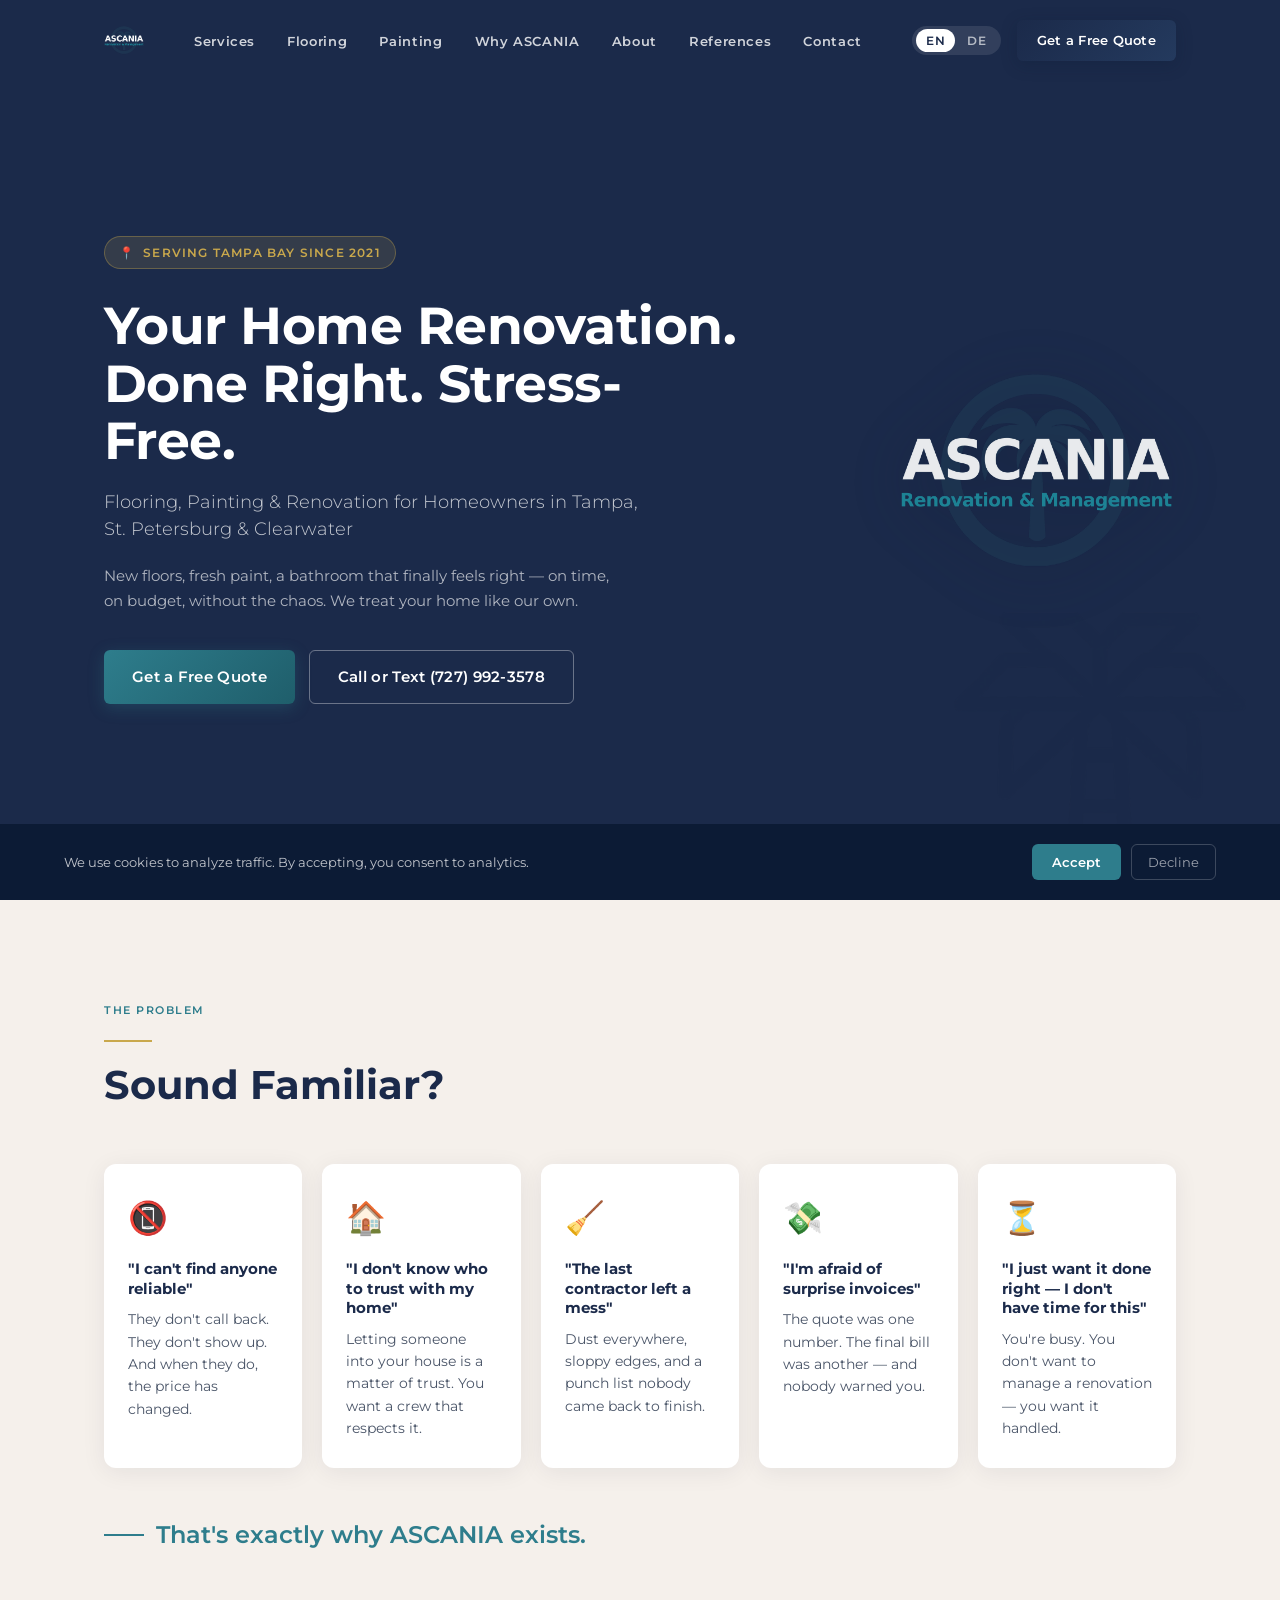
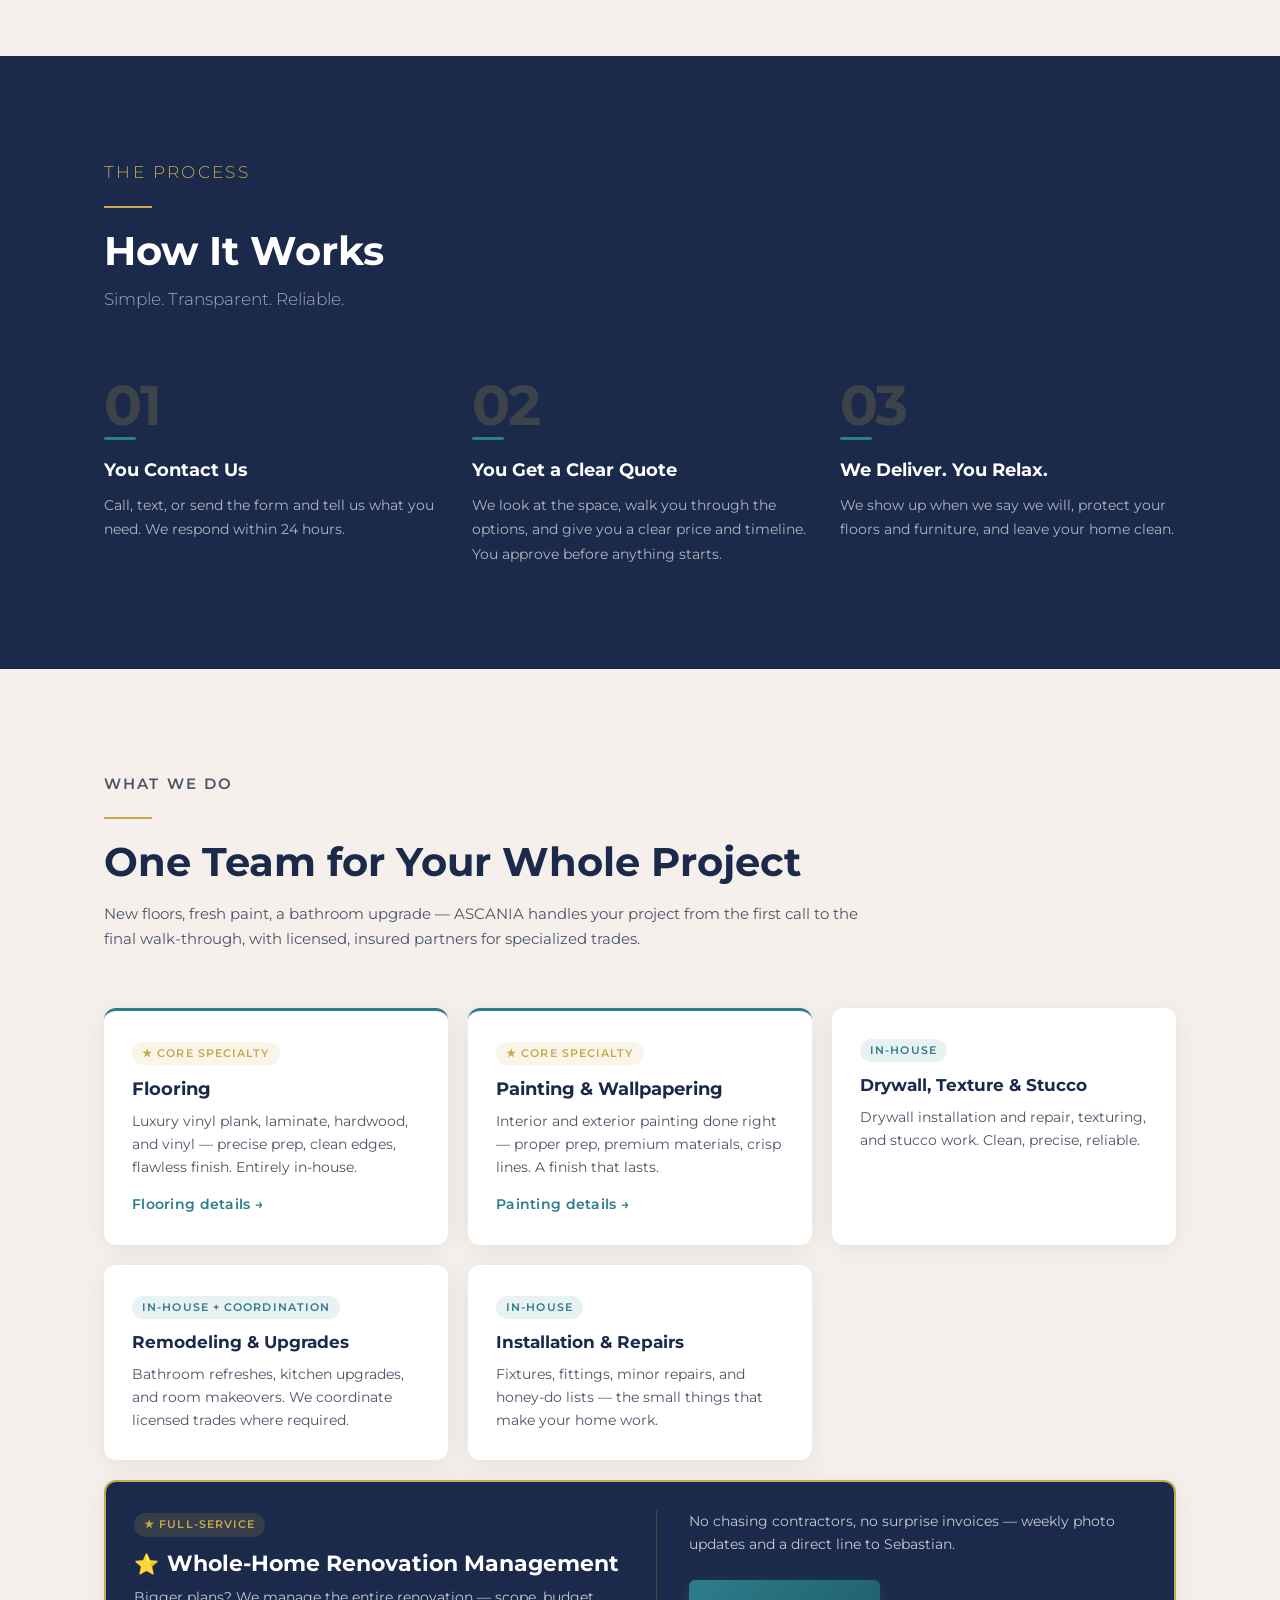
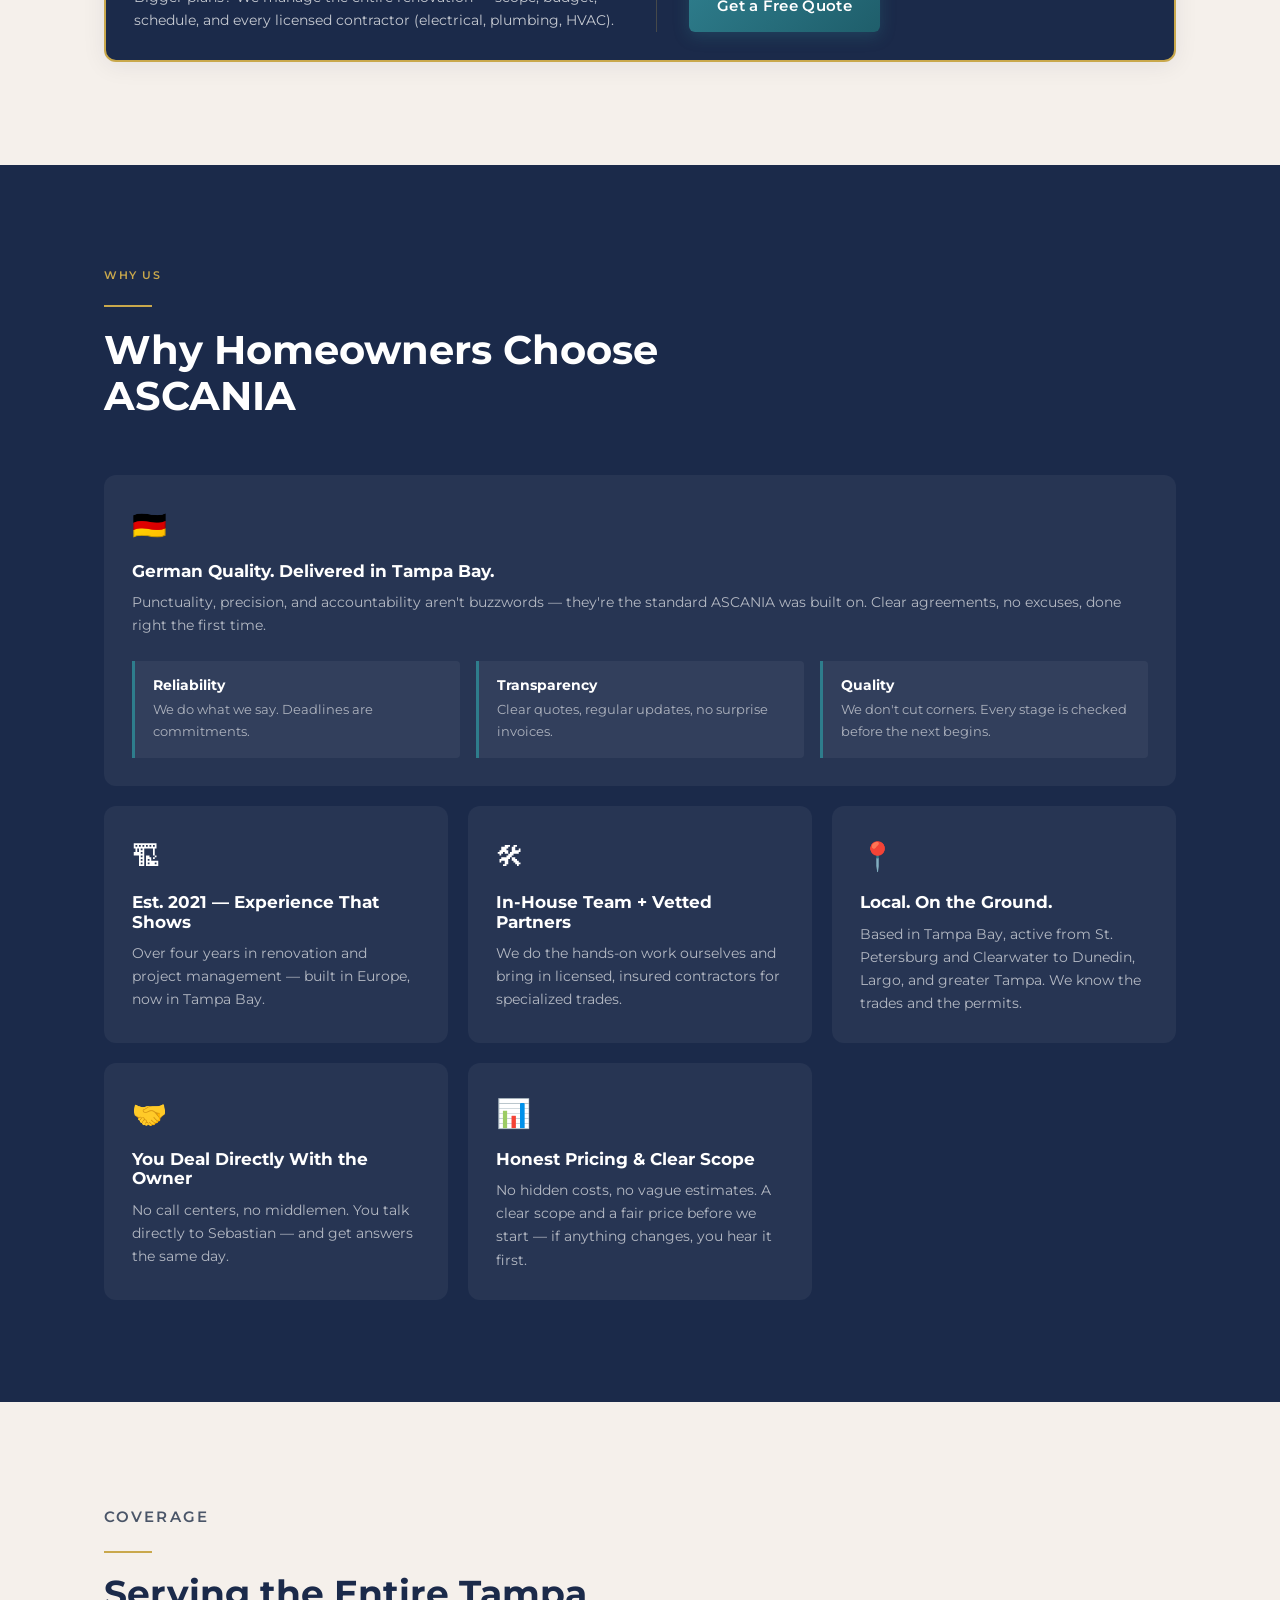
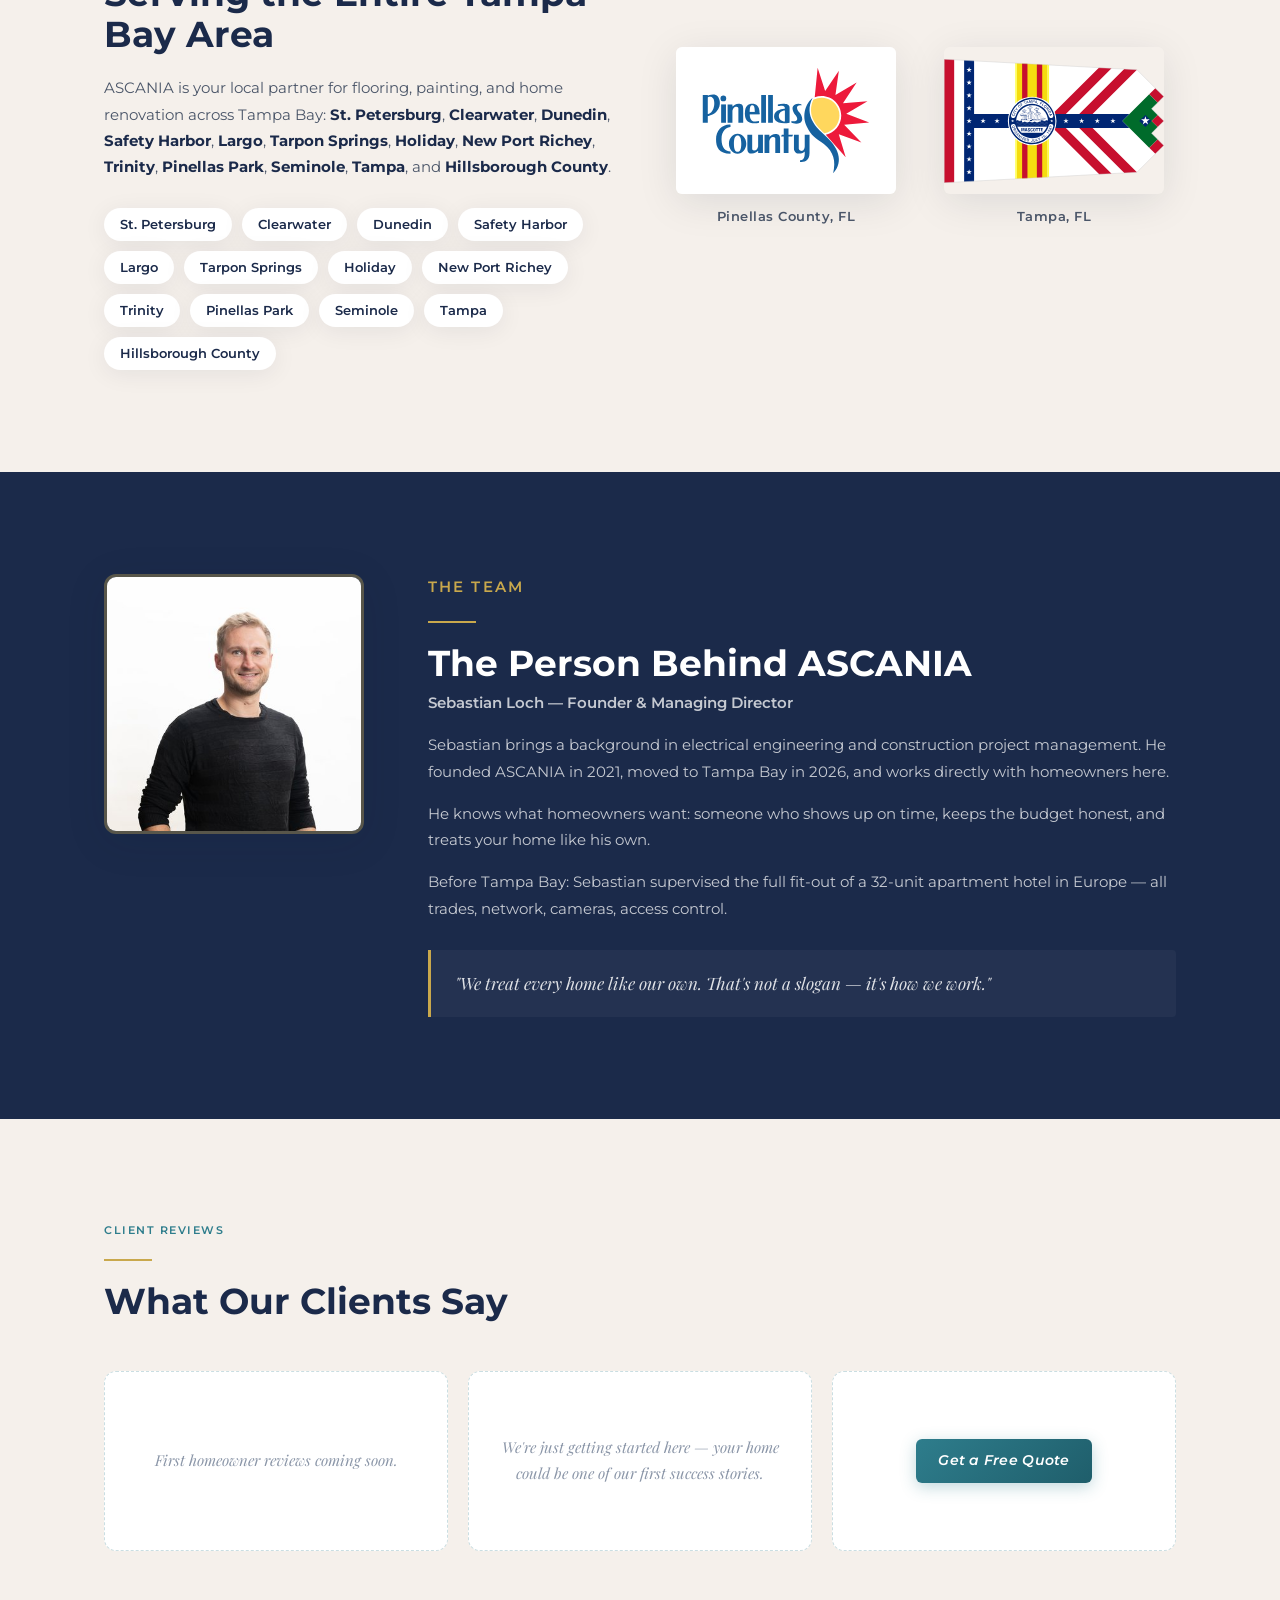
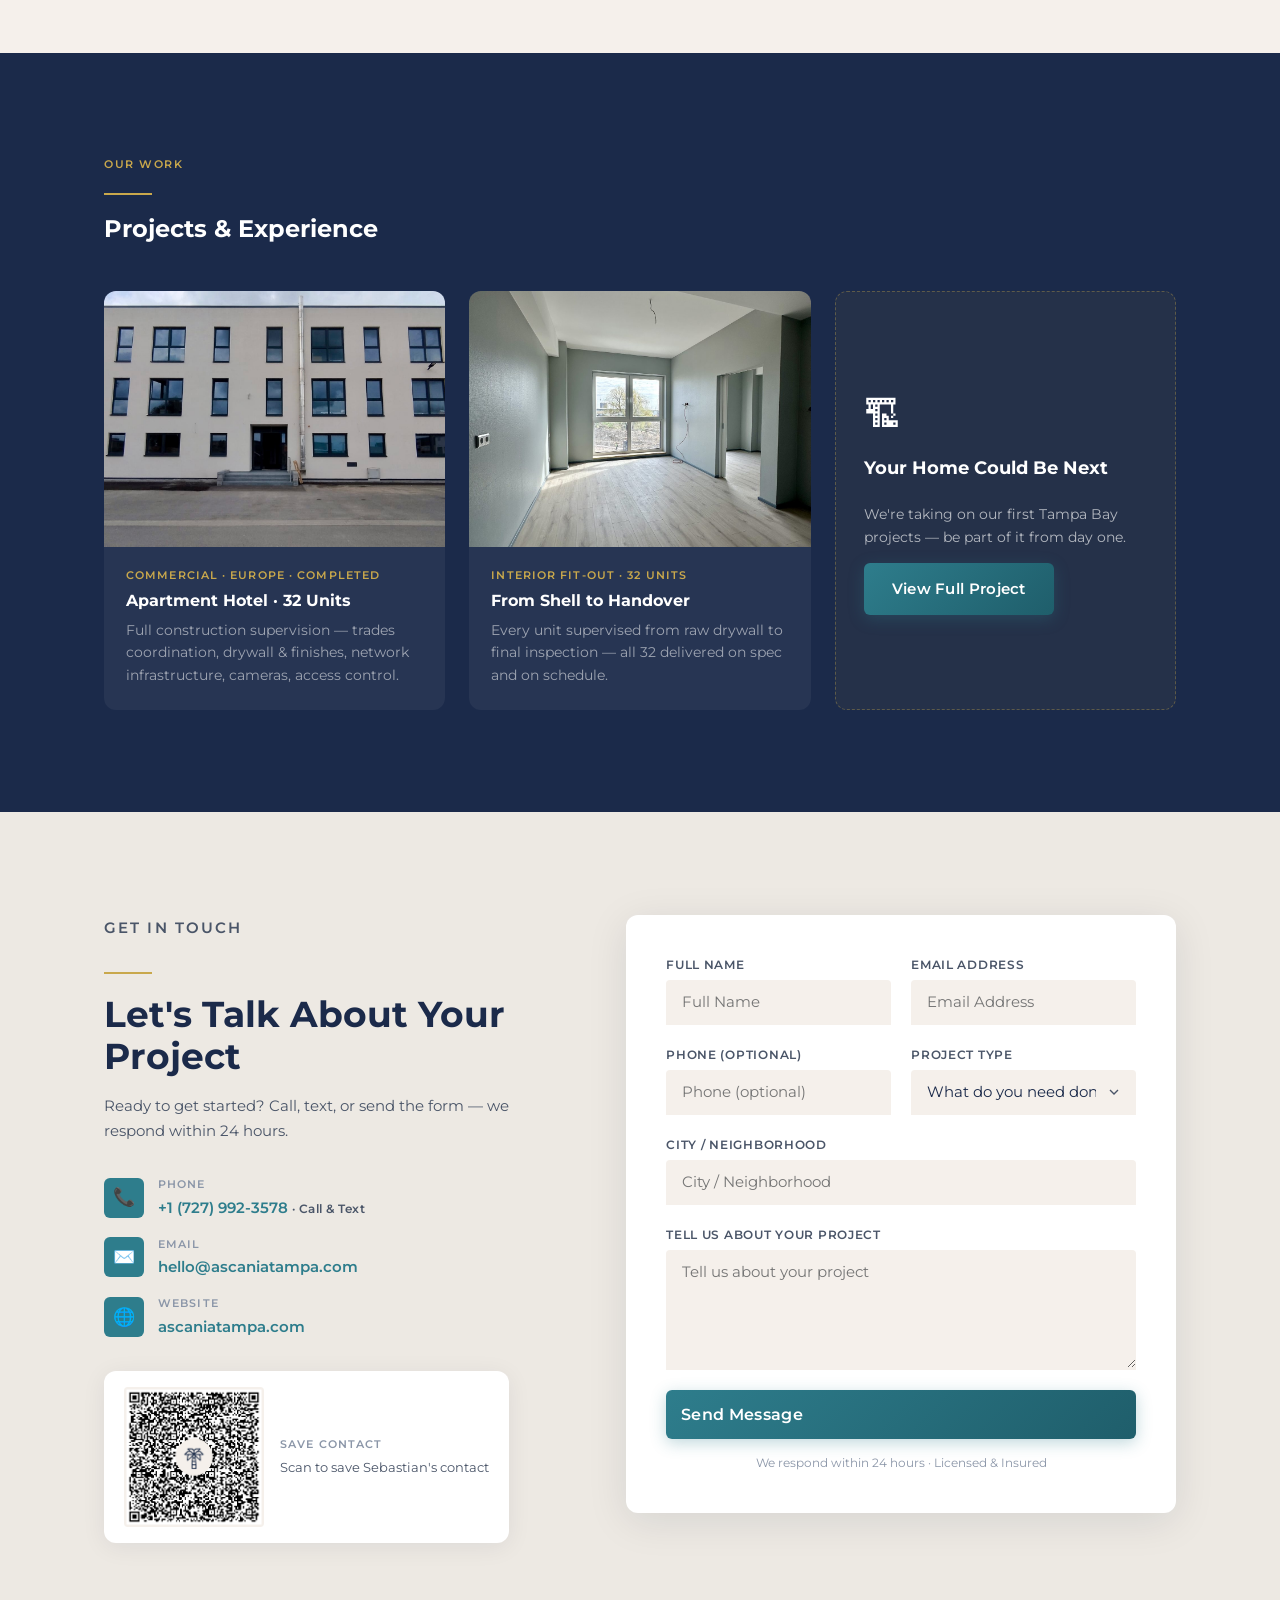
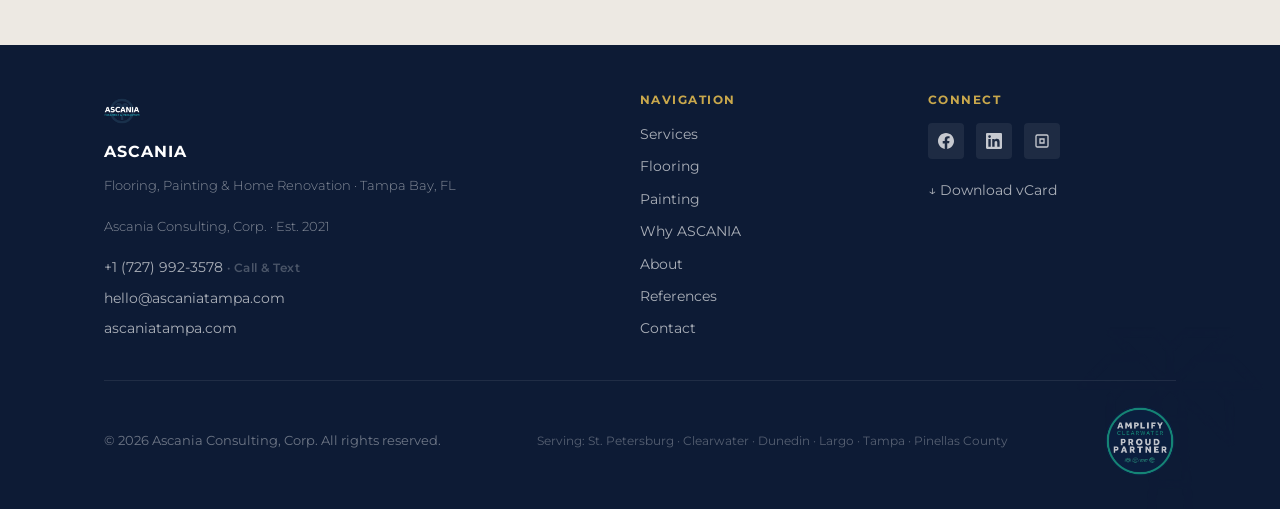
==== commit c801250a: "Update phone to (727) 992-3578, add Holiday, New Port Richey, Trinity to service area Co-Authored-By" ====
--- a/index.html
+++ b/index.html
@@ -41,7 +41,7 @@
     "name": "ASCANIA Renovation & Management",
     "description": "Flooring installation, interior painting, drywall and home renovation for homeowners in Tampa Bay, FL",
     "url": "https://www.ascaniatampa.com",
-    "telephone": "+17272031510",
+    "telephone": "+17279923578",
     "email": "hello@ascaniatampa.com",
     "logo": "https://www.ascaniatampa.com/assets/images/ascania_logo_on_dark.png",
     "address": {
@@ -52,7 +52,7 @@
     },
     "areaServed": [
       "St. Petersburg","Clearwater","Dunedin","Safety Harbor","Largo",
-      "Tarpon Springs","Pinellas Park","Seminole","Tampa","Hillsborough County"
+      "Tarpon Springs","Holiday","New Port Richey","Trinity","Pinellas Park","Seminole","Tampa","Hillsborough County"
     ],
     "foundingDate": "2021",
     "availableLanguage": ["English","German"],
@@ -153,7 +153,7 @@
 
         <div class="hero-ctas fade-up">
           <a href="#contact" class="btn btn-teal" data-i18n="hero-cta1">Get a Free Quote</a>
-          <a href="tel:+17272031510" class="btn btn-secondary" data-i18n="hero-cta2">Call or Text (727) 203-1510</a>
+          <a href="tel:+17279923578" class="btn btn-secondary" data-i18n="hero-cta2">Call or Text (727) 992-3578</a>
         </div>
       </div>
 
@@ -386,7 +386,7 @@
         <span class="gold-line"></span>
         <h2 id="area-heading" class="fade-up" data-i18n="area-h2">Serving the Entire Tampa Bay Area</h2>
         <p class="fade-up" data-i18n="area-body" data-i18n-html>
-          ASCANIA is your local partner for flooring, painting, and home renovation across Tampa Bay: <strong>St. Petersburg</strong>, <strong>Clearwater</strong>, <strong>Dunedin</strong>, <strong>Safety Harbor</strong>, <strong>Largo</strong>, <strong>Tarpon Springs</strong>, <strong>Pinellas Park</strong>, <strong>Seminole</strong>, <strong>Tampa</strong>, and <strong>Hillsborough County</strong>.
+          ASCANIA is your local partner for flooring, painting, and home renovation across Tampa Bay: <strong>St. Petersburg</strong>, <strong>Clearwater</strong>, <strong>Dunedin</strong>, <strong>Safety Harbor</strong>, <strong>Largo</strong>, <strong>Tarpon Springs</strong>, <strong>Holiday</strong>, <strong>New Port Richey</strong>, <strong>Trinity</strong>, <strong>Pinellas Park</strong>, <strong>Seminole</strong>, <strong>Tampa</strong>, and <strong>Hillsborough County</strong>.
         </p>
         <div class="city-tags fade-up">
           <span class="city-tag">St. Petersburg</span>
@@ -395,6 +395,9 @@
           <span class="city-tag">Safety Harbor</span>
           <span class="city-tag">Largo</span>
           <span class="city-tag">Tarpon Springs</span>
+          <span class="city-tag">Holiday</span>
+          <span class="city-tag">New Port Richey</span>
+          <span class="city-tag">Trinity</span>
           <span class="city-tag">Pinellas Park</span>
           <span class="city-tag">Seminole</span>
           <span class="city-tag">Tampa</span>
@@ -559,7 +562,7 @@
             <div class="contact-item-icon">📞</div>
             <div class="contact-item-text">
               <span class="contact-item-label" data-i18n="label-phone">Phone</span>
-              <span class="contact-item-value"><a href="tel:+17272031510">+1 (727) 203-1510</a> <span class="contact-item-hint">· Call &amp; Text</span></span>
+              <span class="contact-item-value"><a href="tel:+17279923578">+1 (727) 992-3578</a> <span class="contact-item-hint">· Call &amp; Text</span></span>
             </div>
           </div>
           <div class="contact-item">
@@ -682,7 +685,7 @@
         <p class="footer-tagline" data-i18n="footer-tagline">Flooring, Painting &amp; Home Renovation · Tampa Bay, FL</p>
         <p class="footer-tagline" data-i18n="footer-legal">Ascania Consulting, Corp. · Est. 2021</p>
         <div class="footer-contact-list" style="margin-top:16px;">
-          <a href="tel:+17272031510">+1 (727) 203-1510 <span class="contact-item-hint">· Call &amp; Text</span></a>
+          <a href="tel:+17279923578">+1 (727) 992-3578 <span class="contact-item-hint">· Call &amp; Text</span></a>
           <a href="mailto:hello@ascaniatampa.com">hello@ascaniatampa.com</a>
           <a href="https://www.ascaniatampa.com">ascaniatampa.com</a>
         </div>
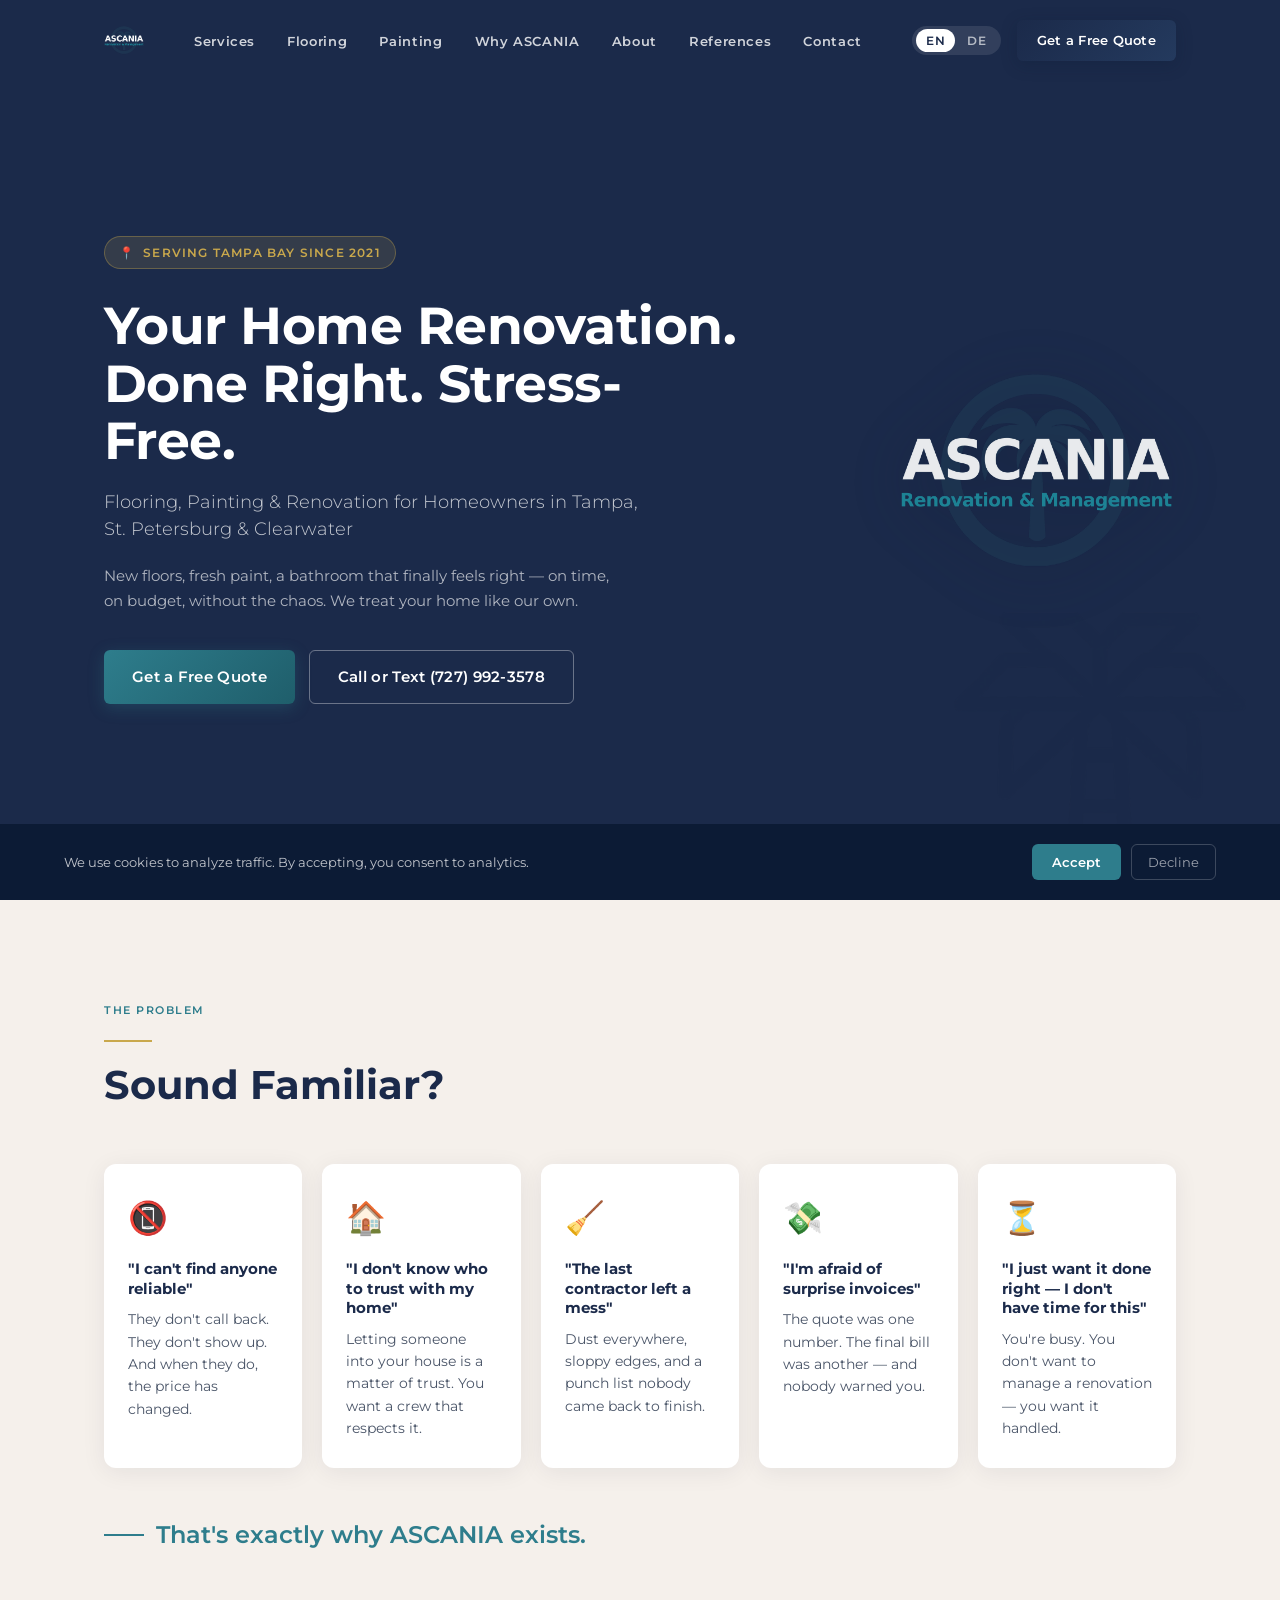
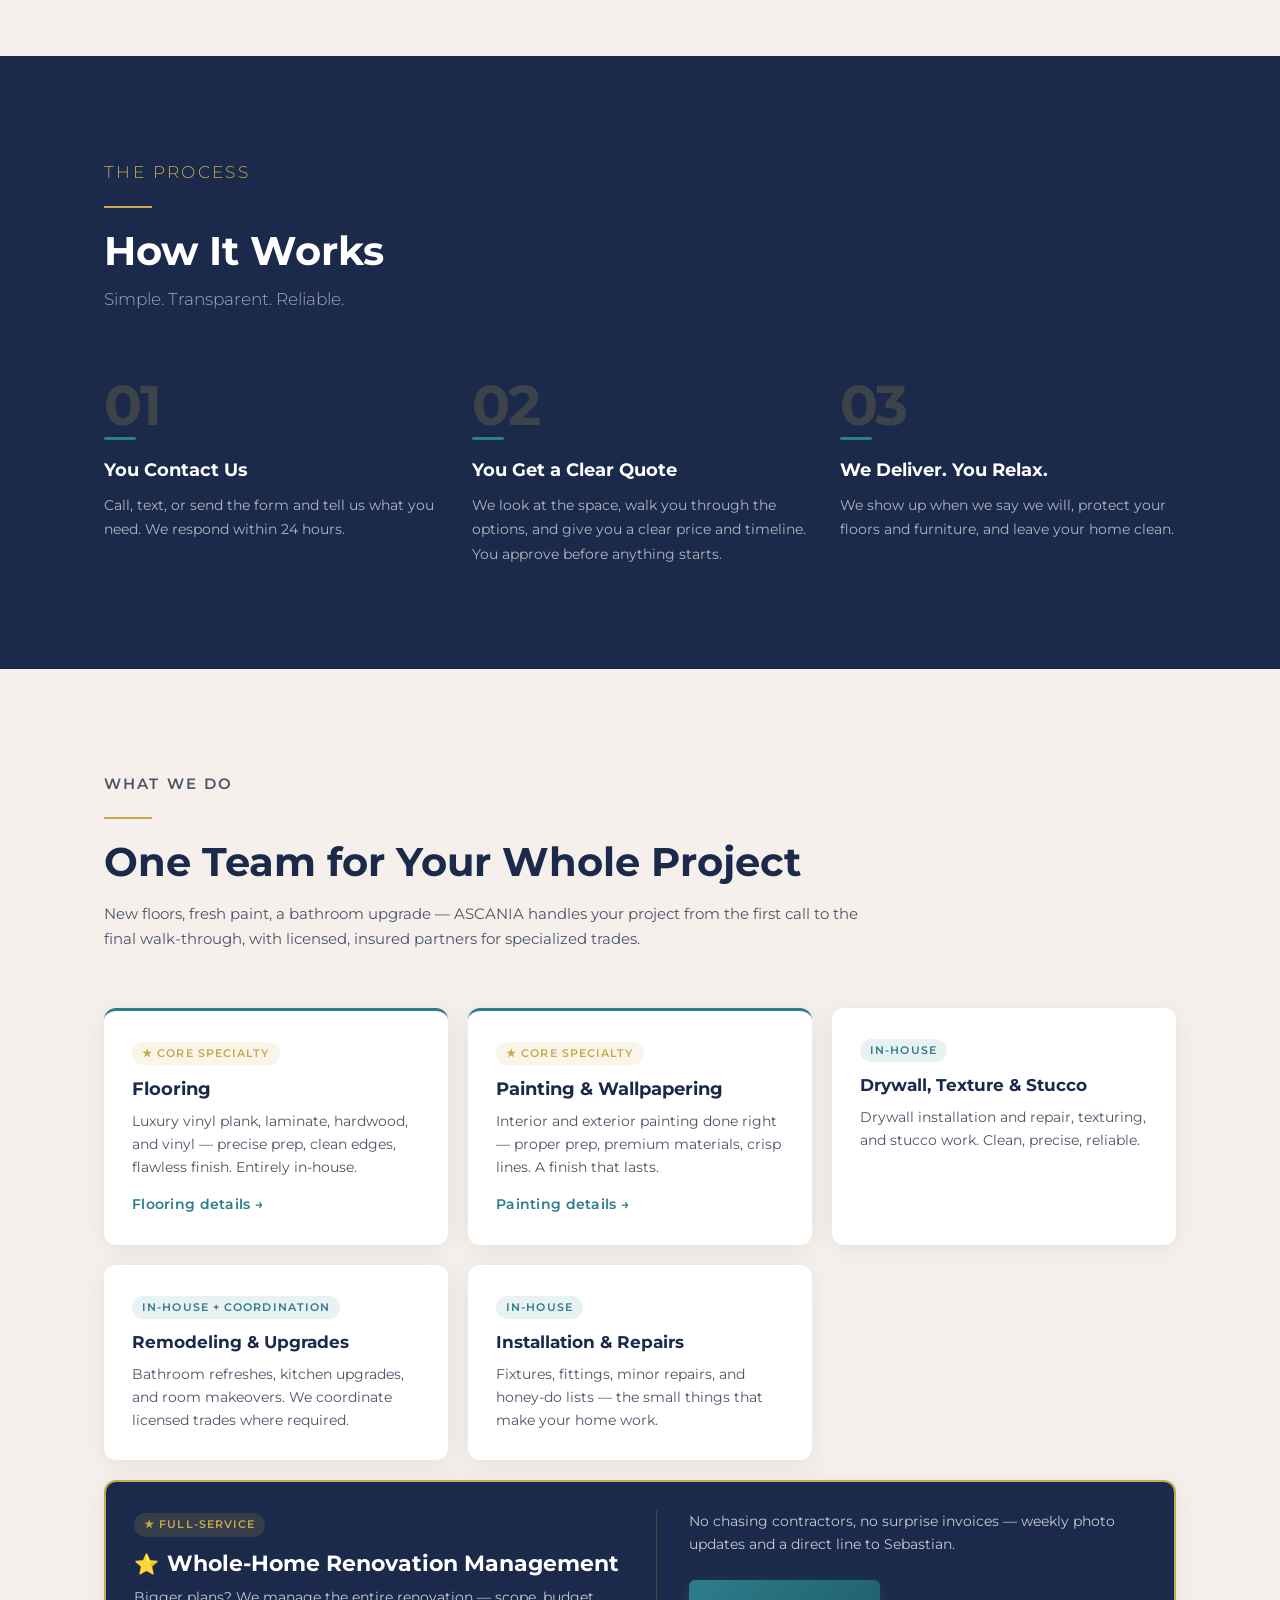
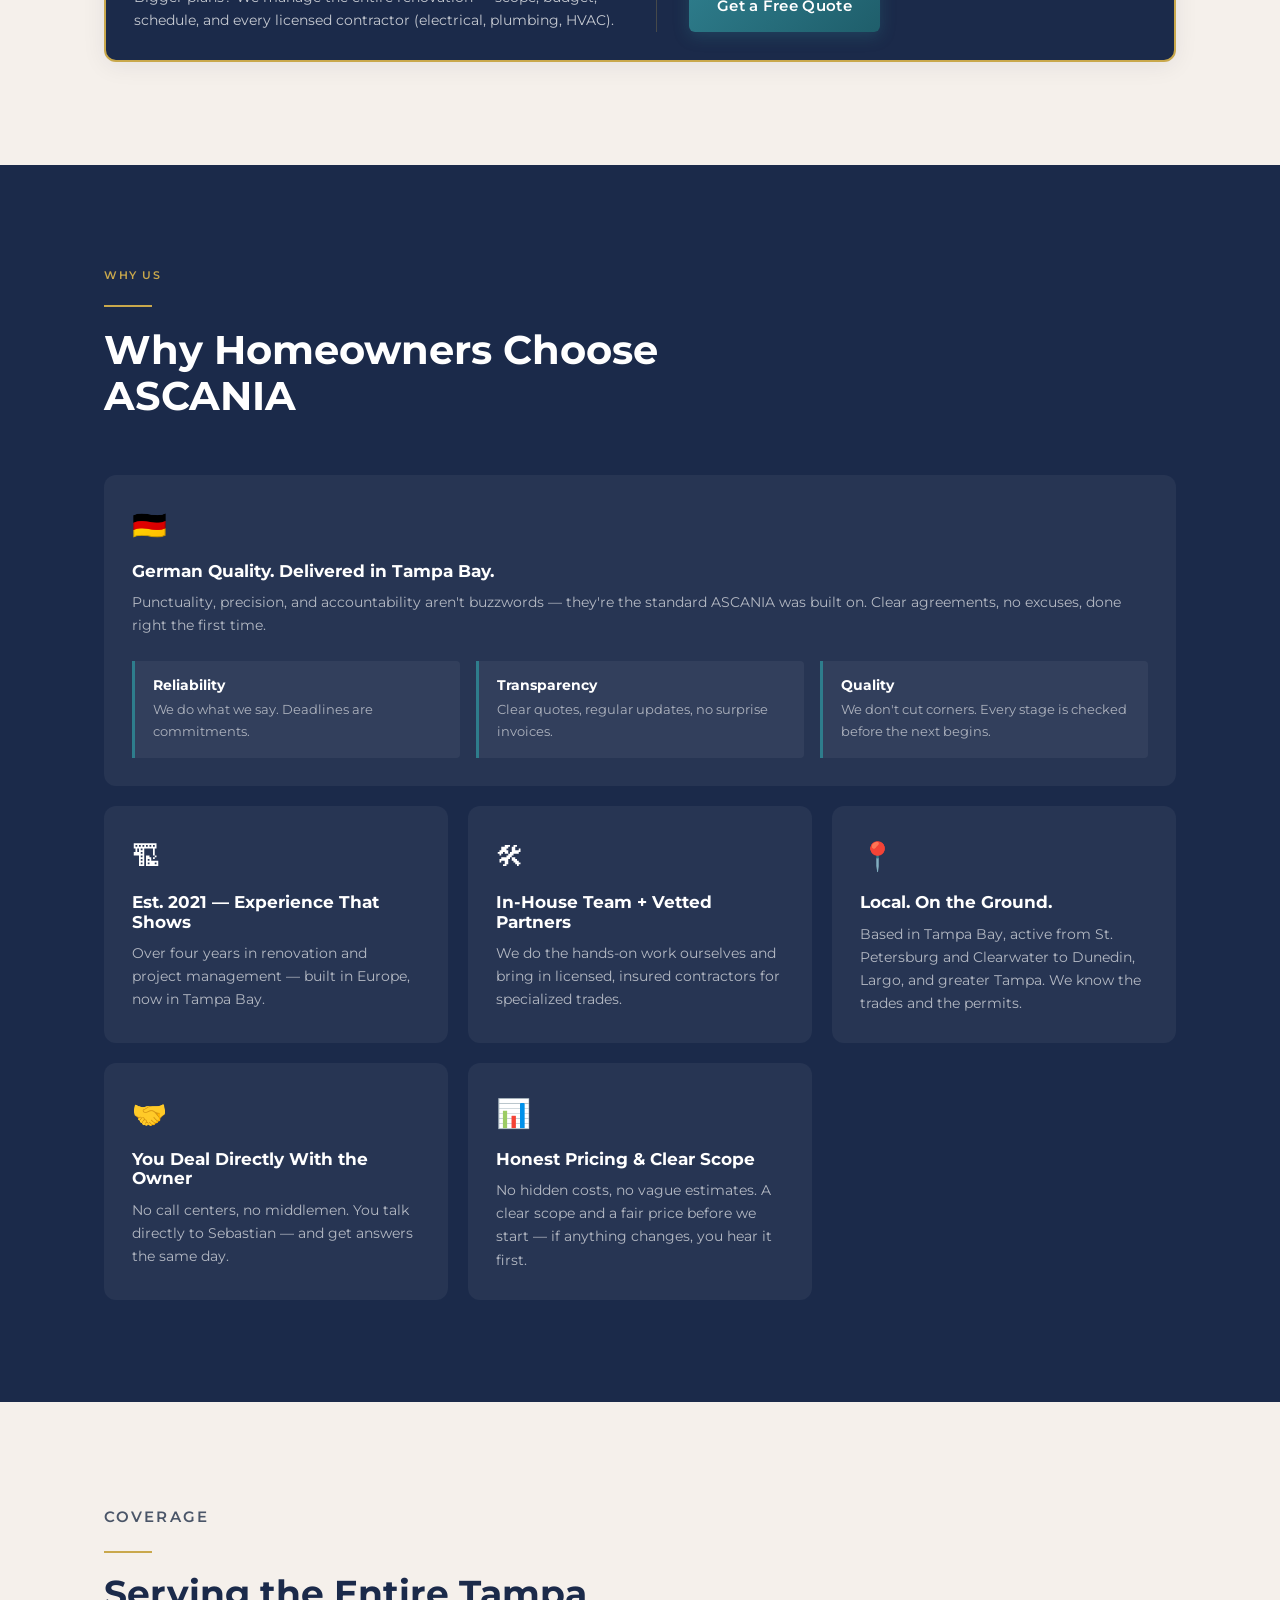
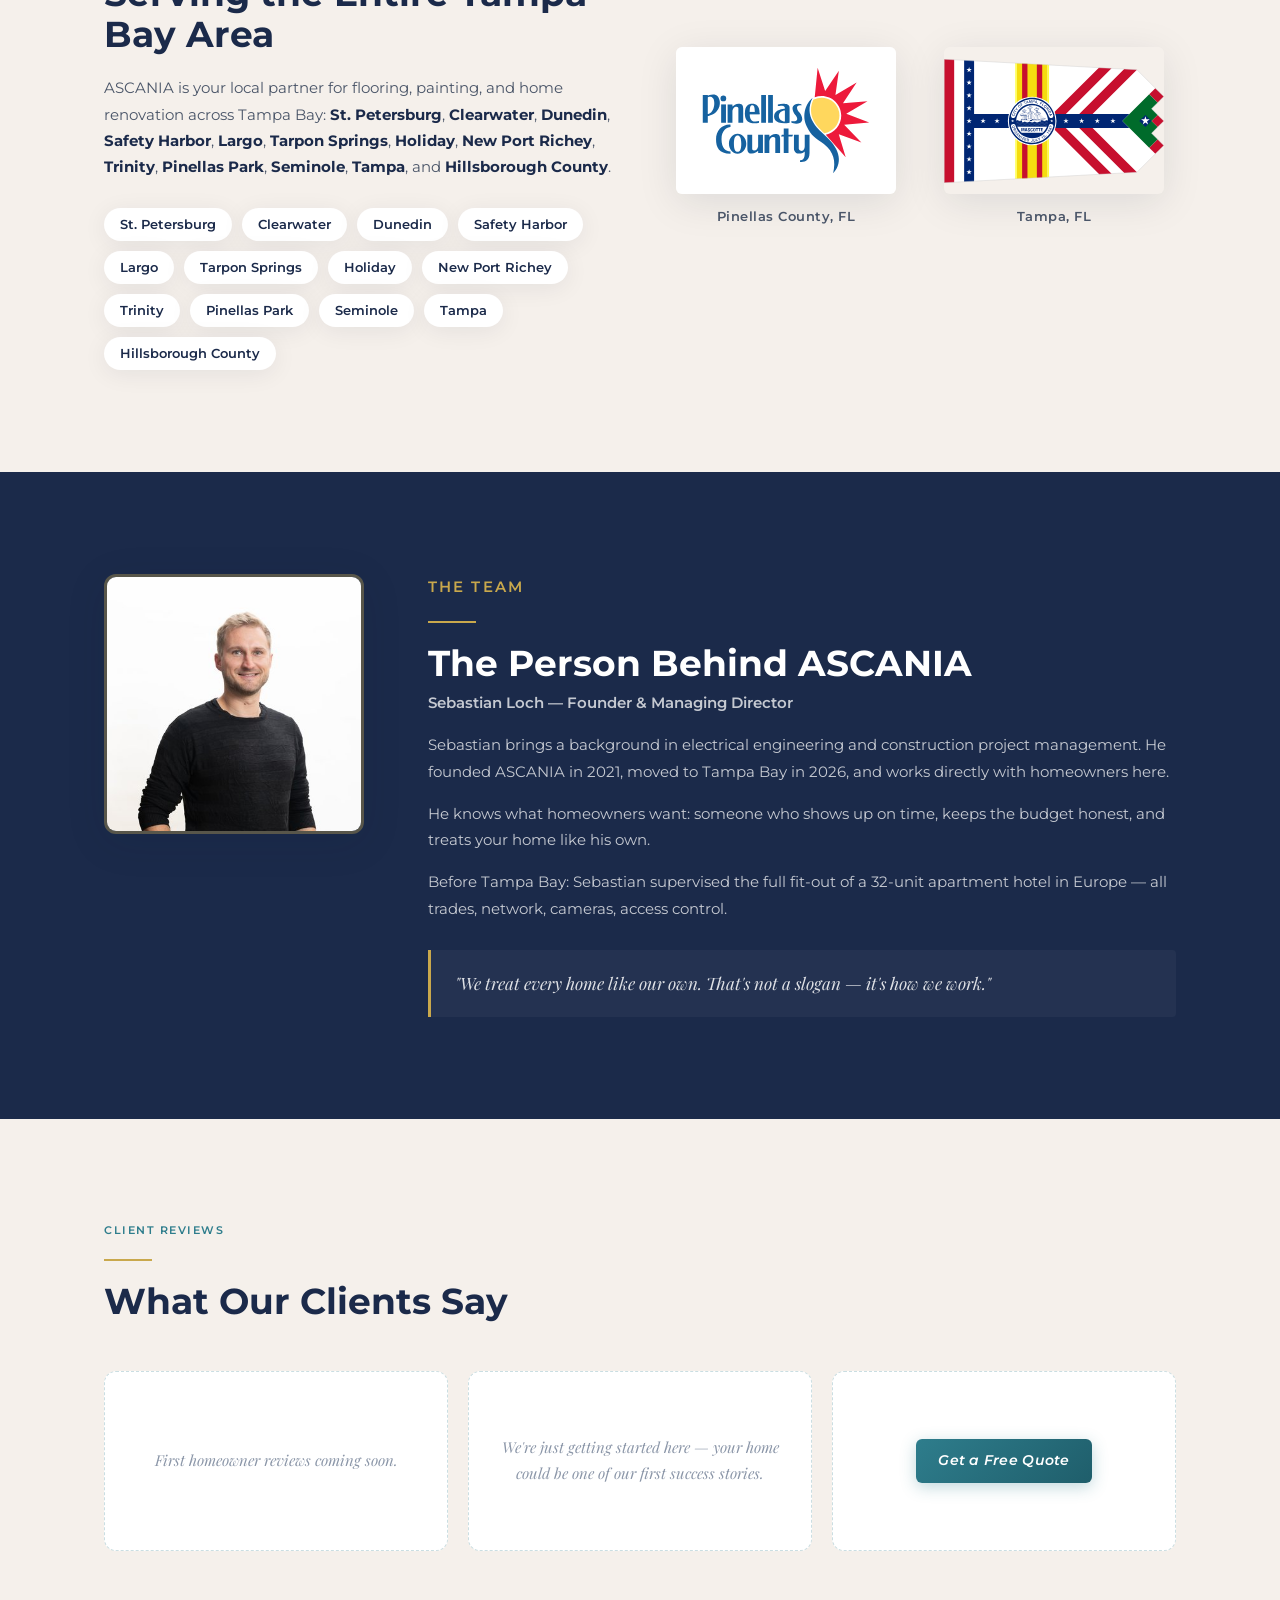
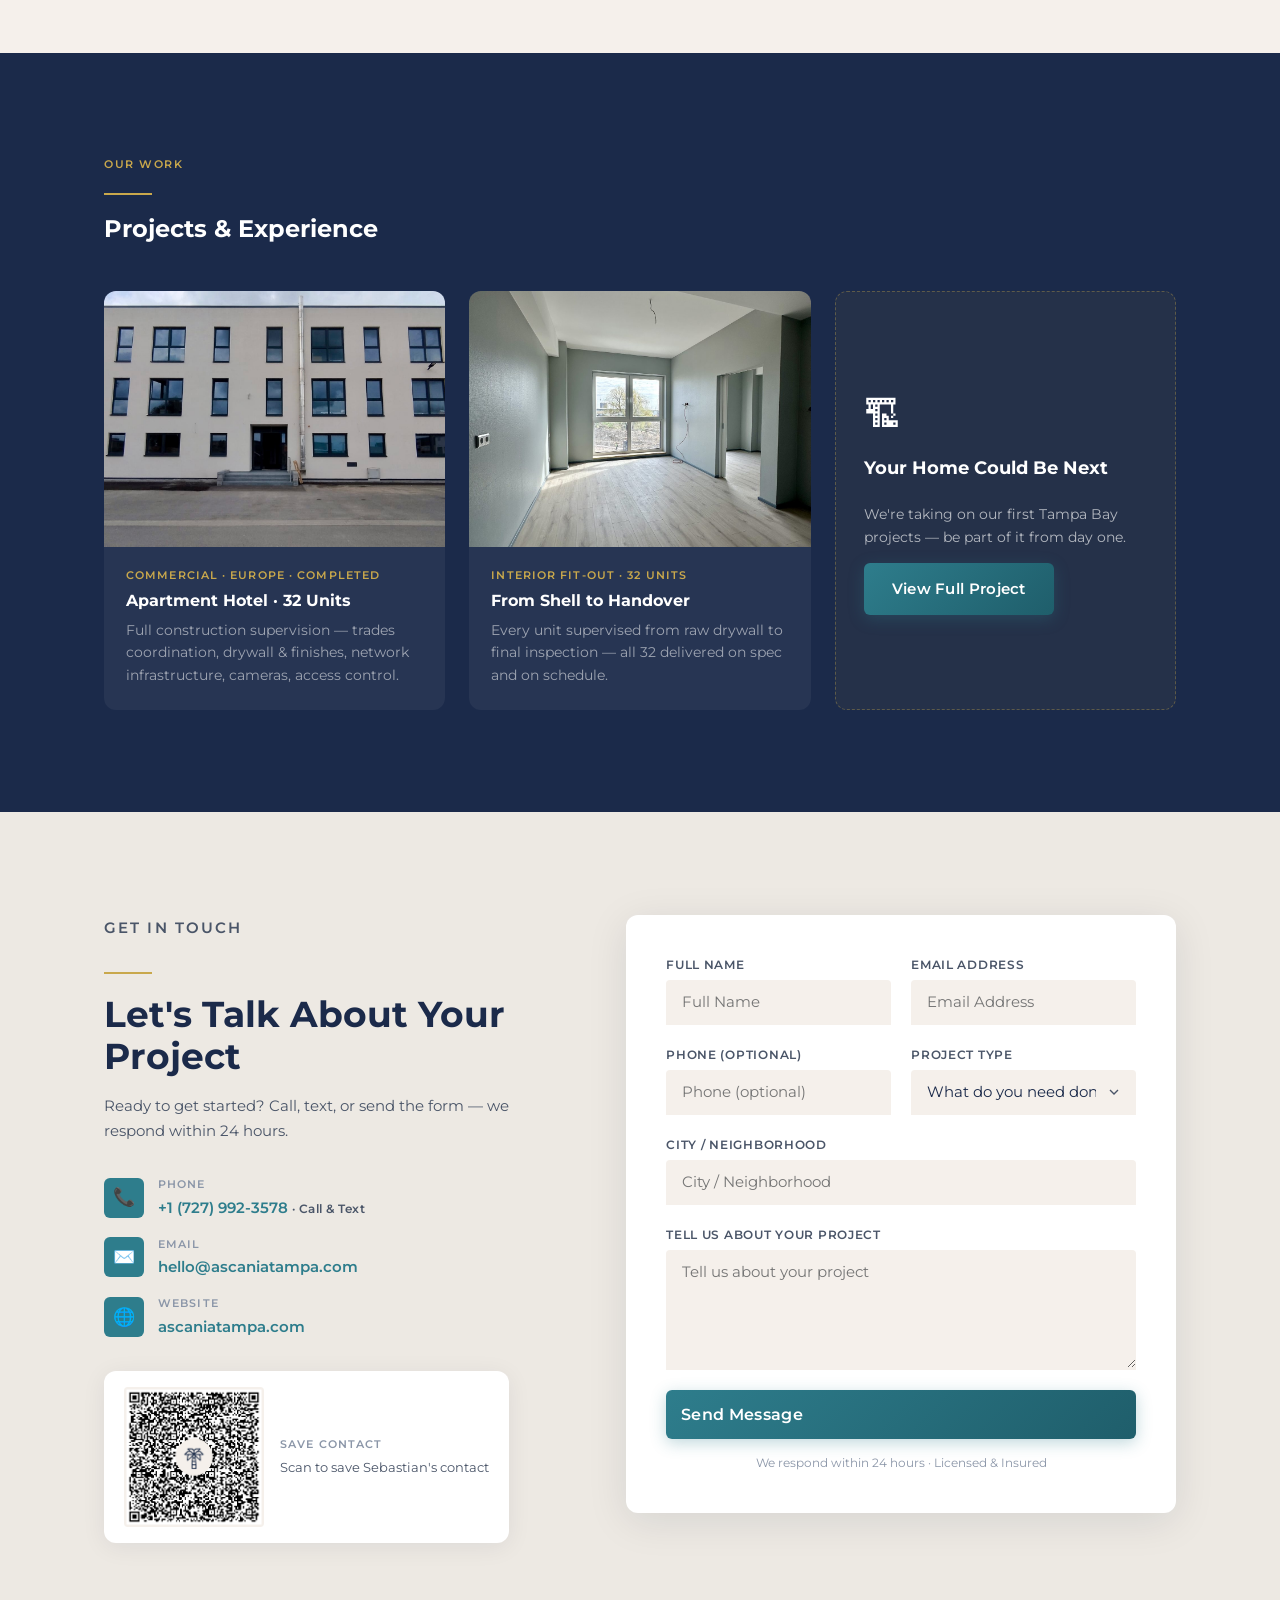
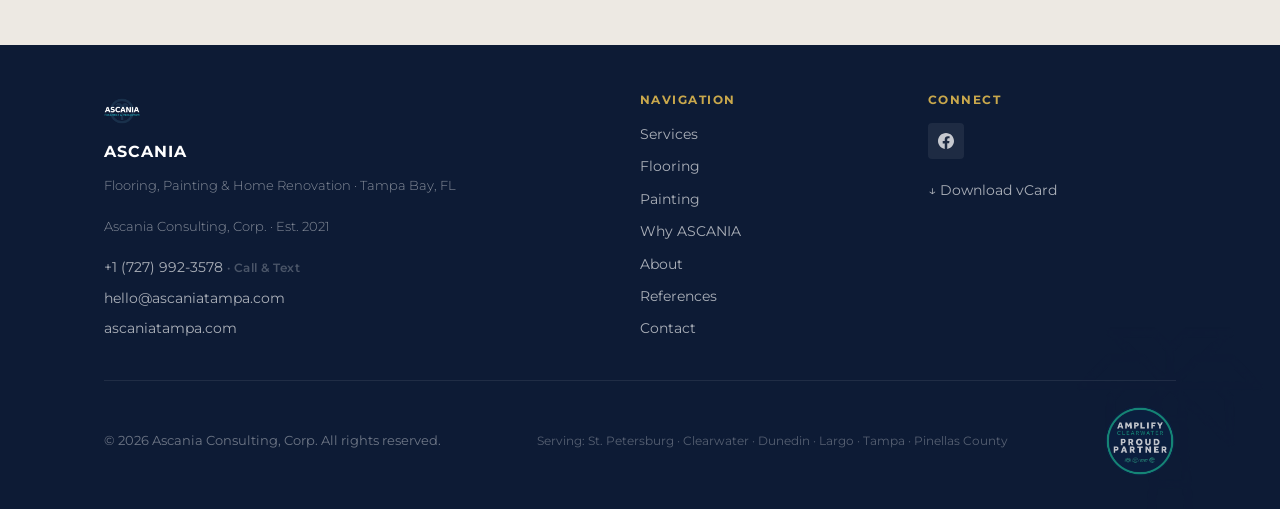
==== commit c75de907: "SEO fixes: robots.txt, 404 page, direct internal links, sitemap lastmod, Facebook link - Add robots." ====
--- a/index.html
+++ b/index.html
@@ -56,7 +56,7 @@
     ],
     "foundingDate": "2021",
     "availableLanguage": ["English","German"],
-    "sameAs": []
+    "sameAs": ["https://www.facebook.com/profile.php?id=61590520274976"]
   }
   </script>
 </head>
@@ -84,7 +84,7 @@
       <li><a href="interior-painting-tampa/"     data-i18n="nav-painting">Painting</a></li>
       <li><a href="#why-ascania" data-i18n="nav-why">Why ASCANIA</a></li>
       <li><a href="#about"       data-i18n="nav-about">About</a></li>
-      <li><a href="references/index.html"  data-i18n="nav-references">References</a></li>
+      <li><a href="references/"  data-i18n="nav-references">References</a></li>
       <li><a href="#contact"     data-i18n="nav-contact">Contact</a></li>
     </ul>
 
@@ -111,7 +111,7 @@
   <a href="interior-painting-tampa/"     data-i18n="nav-painting">Painting</a>
   <a href="#why-ascania" data-i18n="nav-why">Why ASCANIA</a>
   <a href="#about"       data-i18n="nav-about">About</a>
-  <a href="references/index.html"  data-i18n="nav-references">References</a>
+  <a href="references/"  data-i18n="nav-references">References</a>
   <a href="#contact"     data-i18n="nav-contact">Contact</a>
   <div class="mobile-lang">
     <button class="lang-btn active" data-lang="en">EN</button>
@@ -536,7 +536,7 @@
           <span class="ref-cta-icon">🏗</span>
           <h3 data-i18n="ref-cta-h3">Your Home Could Be Next</h3>
           <p data-i18n="ref-cta-body">We're taking on our first Tampa Bay projects — be part of it from day one.</p>
-          <a href="references/index.html" class="btn btn-teal" data-i18n="ref-view-all">View Full Project</a>
+          <a href="references/" class="btn btn-teal" data-i18n="ref-view-all">View Full Project</a>
         </div>
       </article>
     </div>
@@ -700,7 +700,7 @@
           <a href="interior-painting-tampa/"     data-i18n="nav-painting">Painting</a>
           <a href="#why-ascania" data-i18n="nav-why">Why ASCANIA</a>
           <a href="#about"       data-i18n="nav-about">About</a>
-          <a href="references/index.html"  data-i18n="nav-references">References</a>
+          <a href="references/"  data-i18n="nav-references">References</a>
           <a href="#contact"     data-i18n="nav-contact">Contact</a>
         </nav>
       </div>
@@ -709,22 +709,10 @@
       <div class="footer-col">
         <h4 data-i18n="footer-connect-title">Connect</h4>
         <div class="footer-social">
-          <a href="https://www.facebook.com/DEINE_FACEBOOK_SEITE" target="_blank" rel="noopener noreferrer"
+          <a href="https://www.facebook.com/profile.php?id=61590520274976" target="_blank" rel="noopener noreferrer"
              class="social-link" aria-label="Facebook">
             <svg width="16" height="16" viewBox="0 0 24 24" fill="currentColor" aria-hidden="true">
               <path d="M24 12.073C24 5.404 18.627 0 12 0S0 5.404 0 12.073C0 18.1 4.388 23.094 10.125 24v-8.437H7.078v-3.49h3.047V9.41c0-3.025 1.792-4.697 4.533-4.697 1.312 0 2.686.235 2.686.235v2.97h-1.514c-1.491 0-1.956.93-1.956 1.874v2.25h3.328l-.532 3.49h-2.796V24C19.612 23.094 24 18.1 24 12.073z"/>
-            </svg>
-          </a>
-          <a href="https://www.linkedin.com/in/" target="_blank" rel="noopener noreferrer"
-             class="social-link" aria-label="LinkedIn">
-            <svg width="16" height="16" viewBox="0 0 24 24" fill="currentColor" aria-hidden="true">
-              <path d="M20.447 20.452h-3.554v-5.569c0-1.328-.027-3.037-1.852-3.037-1.853 0-2.136 1.445-2.136 2.939v5.667H9.351V9h3.414v1.561h.046c.477-.9 1.637-1.85 3.37-1.85 3.601 0 4.267 2.37 4.267 5.455v6.286zM5.337 7.433a2.062 2.062 0 01-2.063-2.065 2.064 2.064 0 112.063 2.065zm1.782 13.019H3.555V9h3.564v11.452zM22.225 0H1.771C.792 0 0 .774 0 1.729v20.542C0 23.227.792 24 1.771 24h20.451C23.2 24 24 23.227 24 22.271V1.729C24 .774 23.2 0 22.222 0h.003z"/>
-            </svg>
-          </a>
-          <a href="https://www.biggerpockets.com/" target="_blank" rel="noopener noreferrer"
-             class="social-link" aria-label="BiggerPockets">
-            <svg width="16" height="16" viewBox="0 0 24 24" fill="none" stroke="currentColor" stroke-width="2" aria-hidden="true">
-              <rect x="3" y="3" width="18" height="18" rx="2"/><path d="M9 9h6v6H9z"/>
             </svg>
           </a>
         </div>
